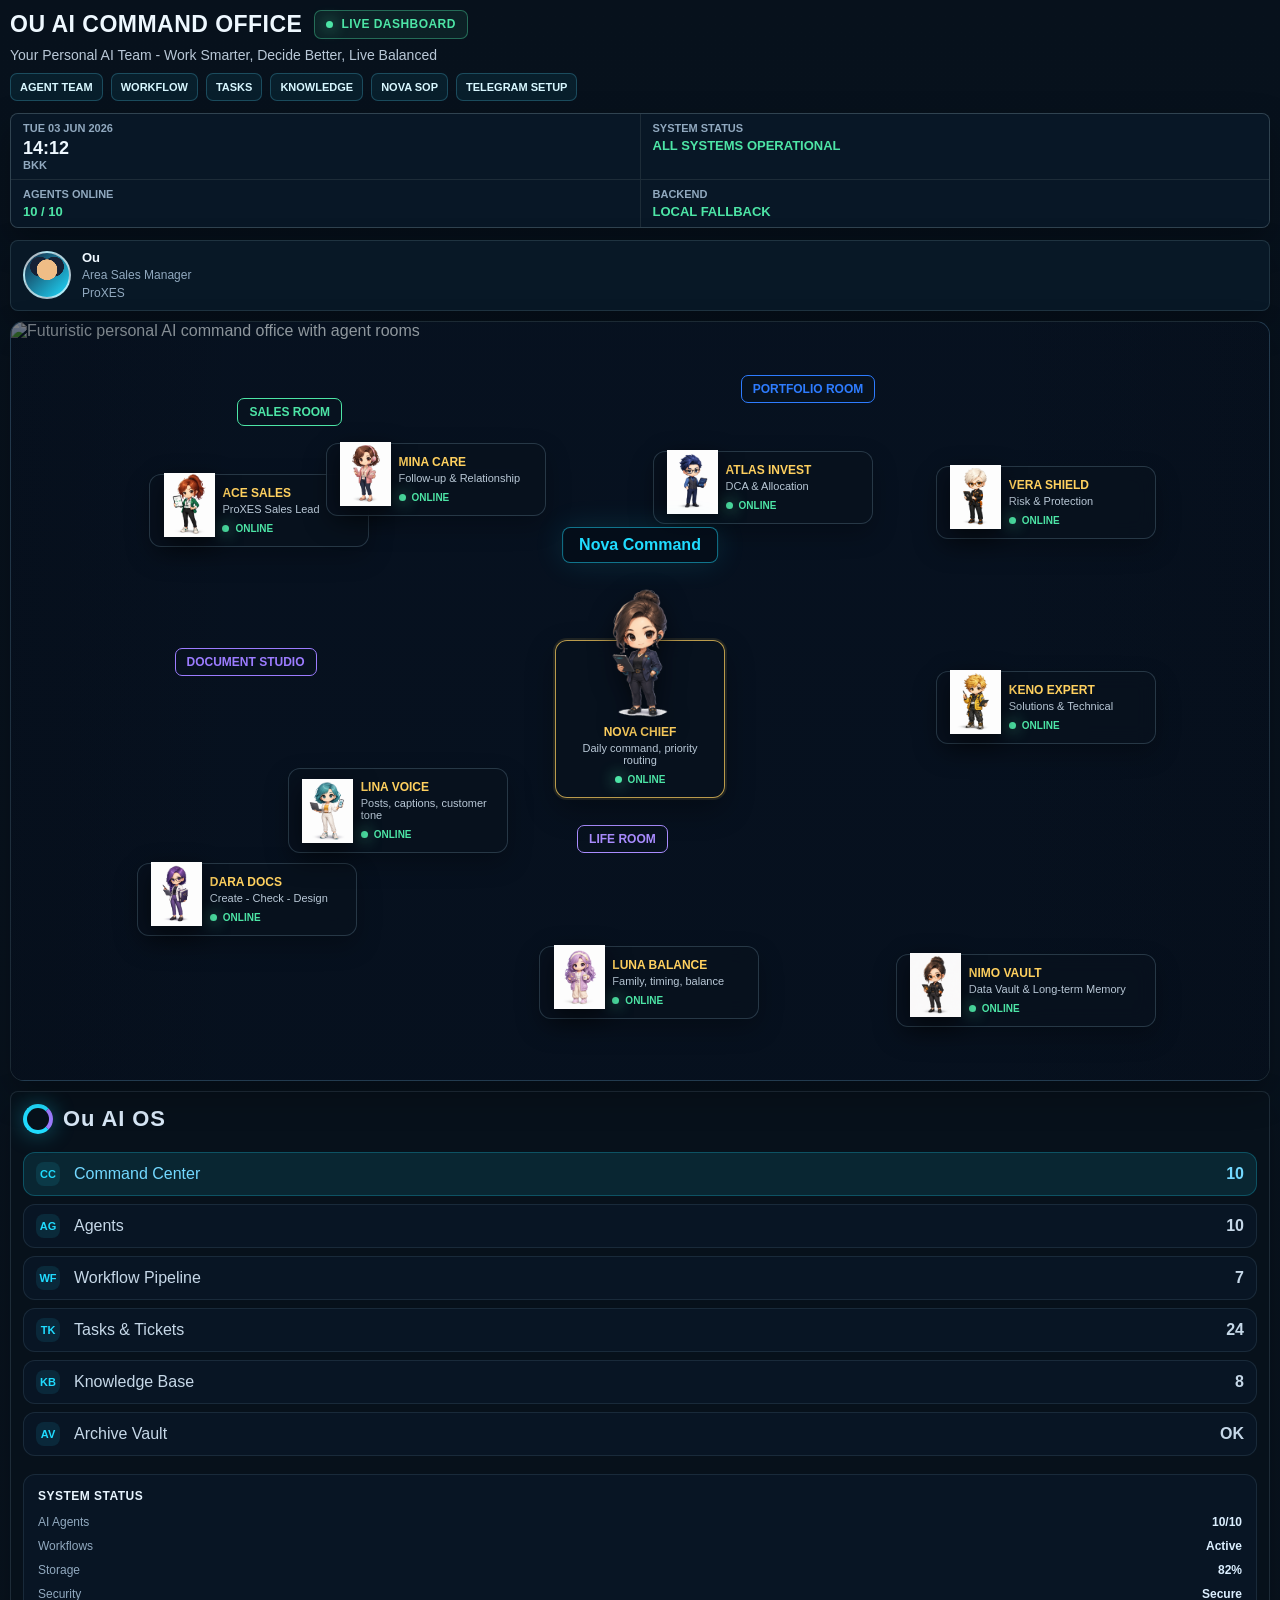
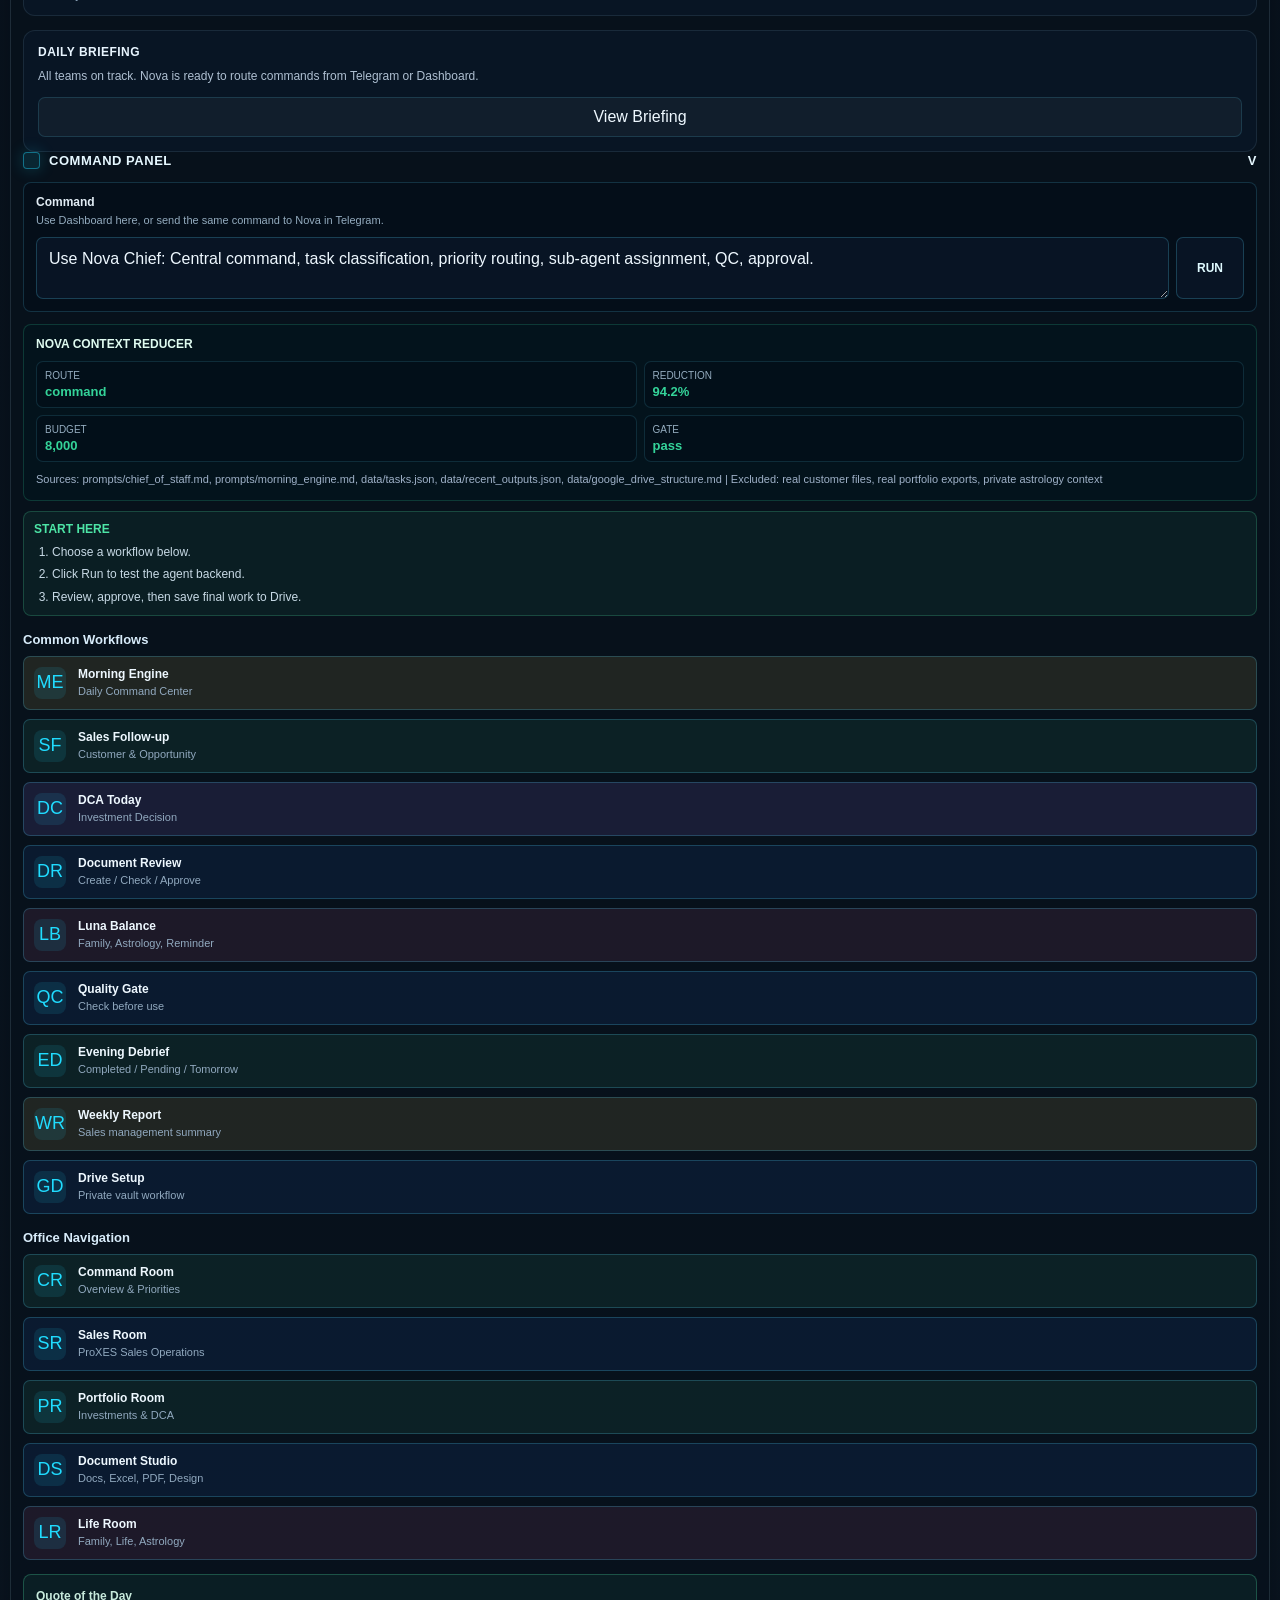
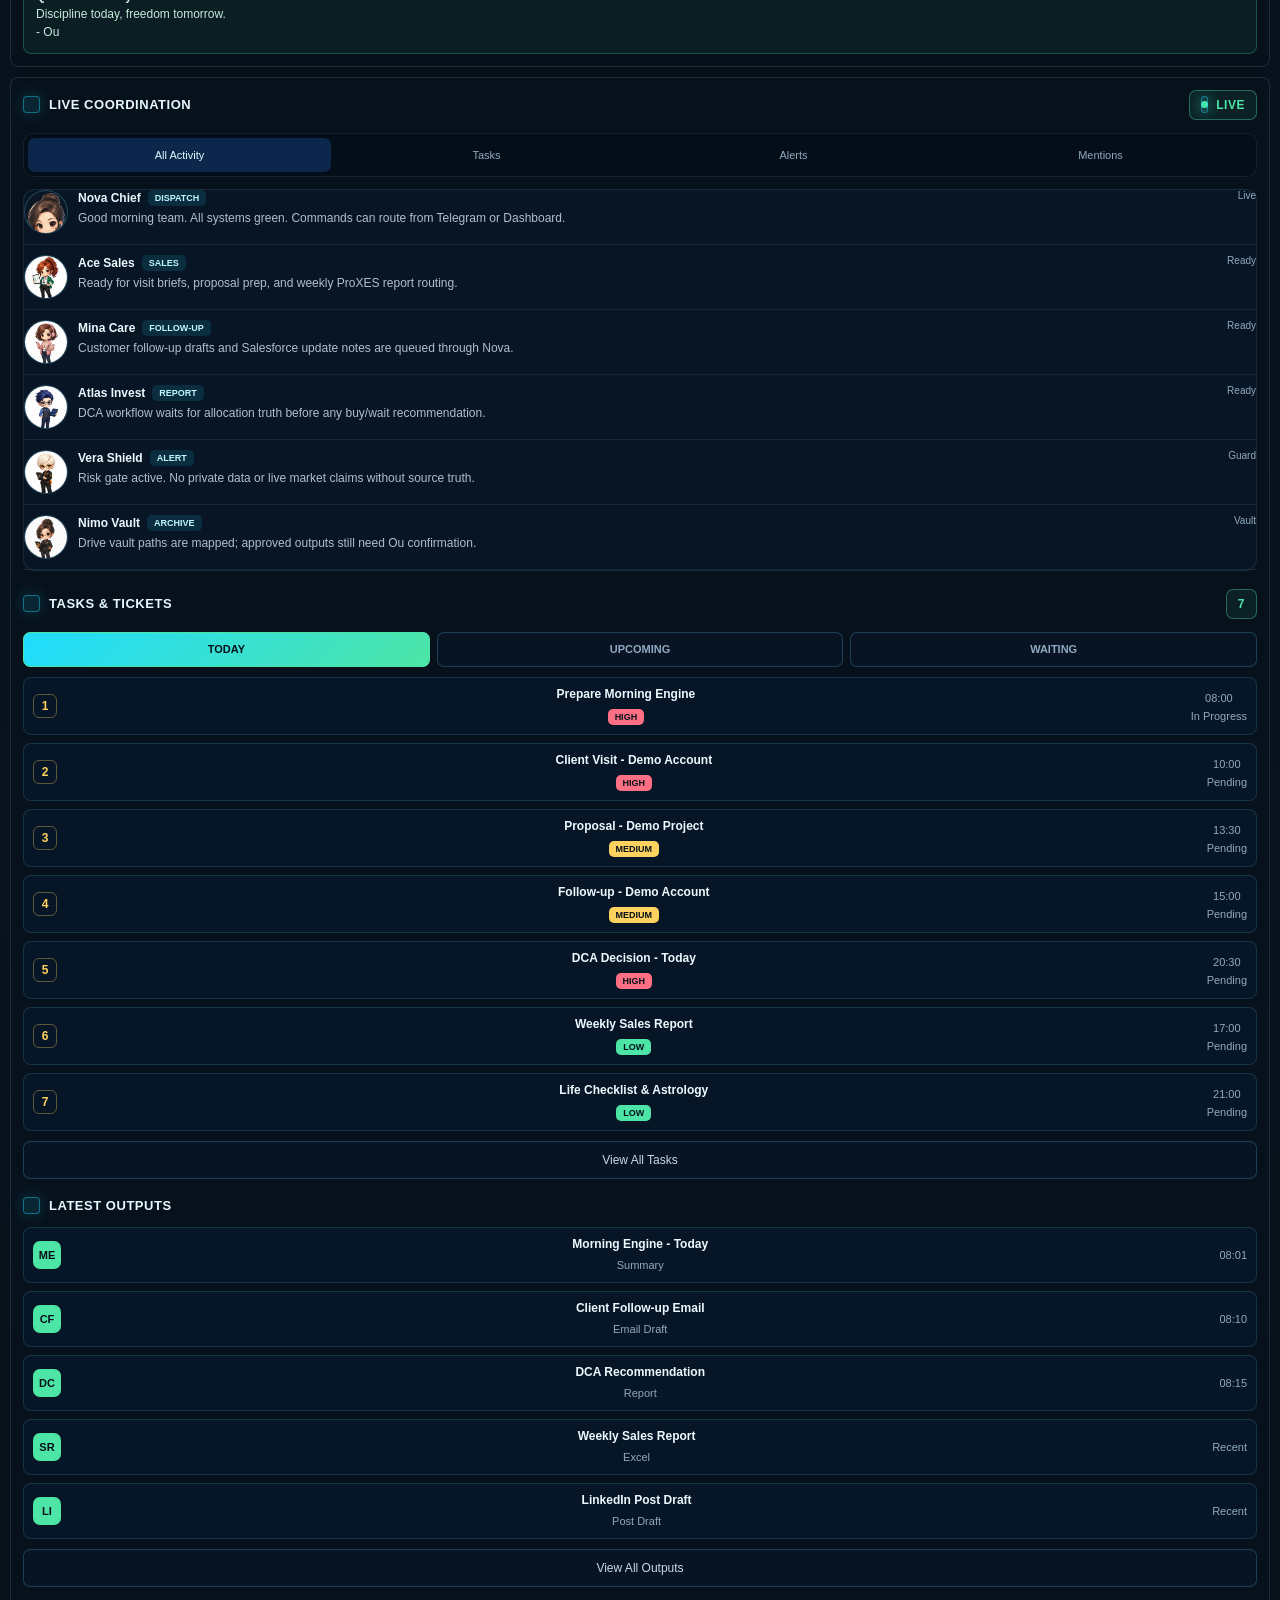
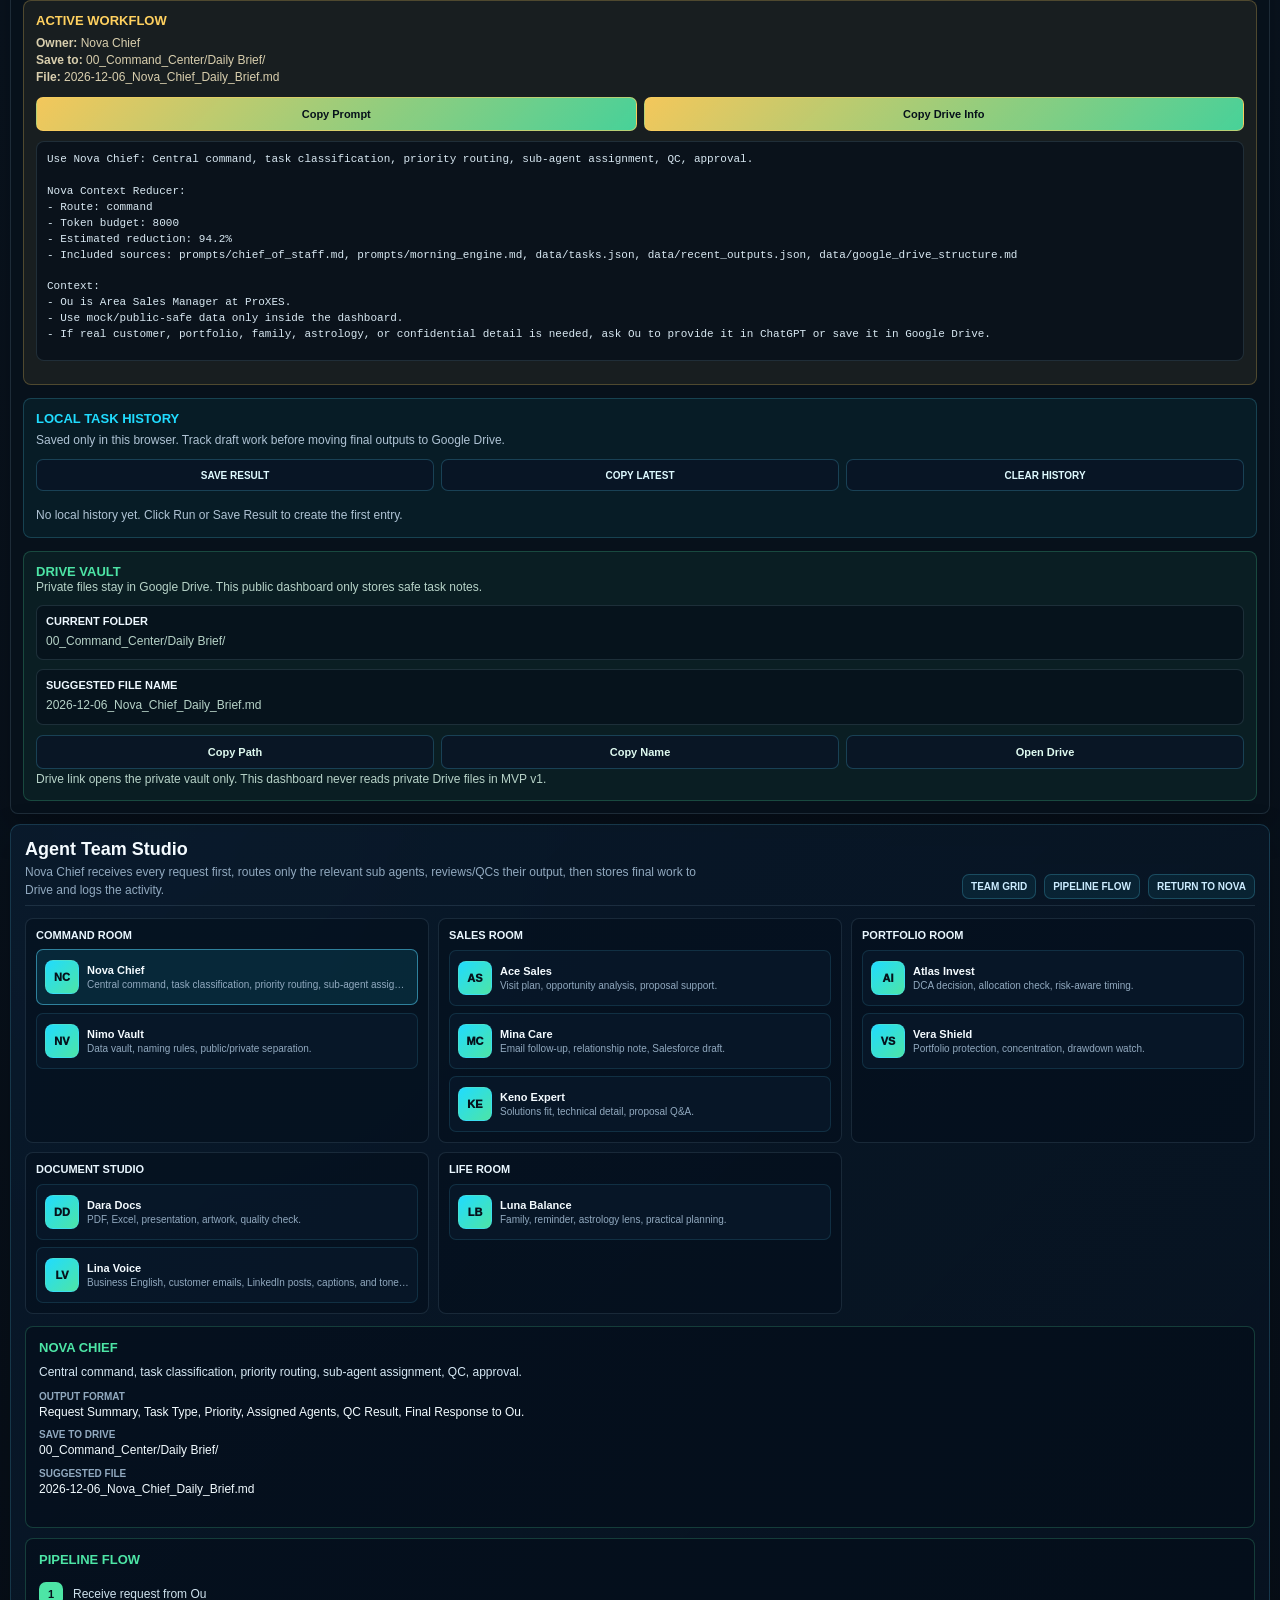
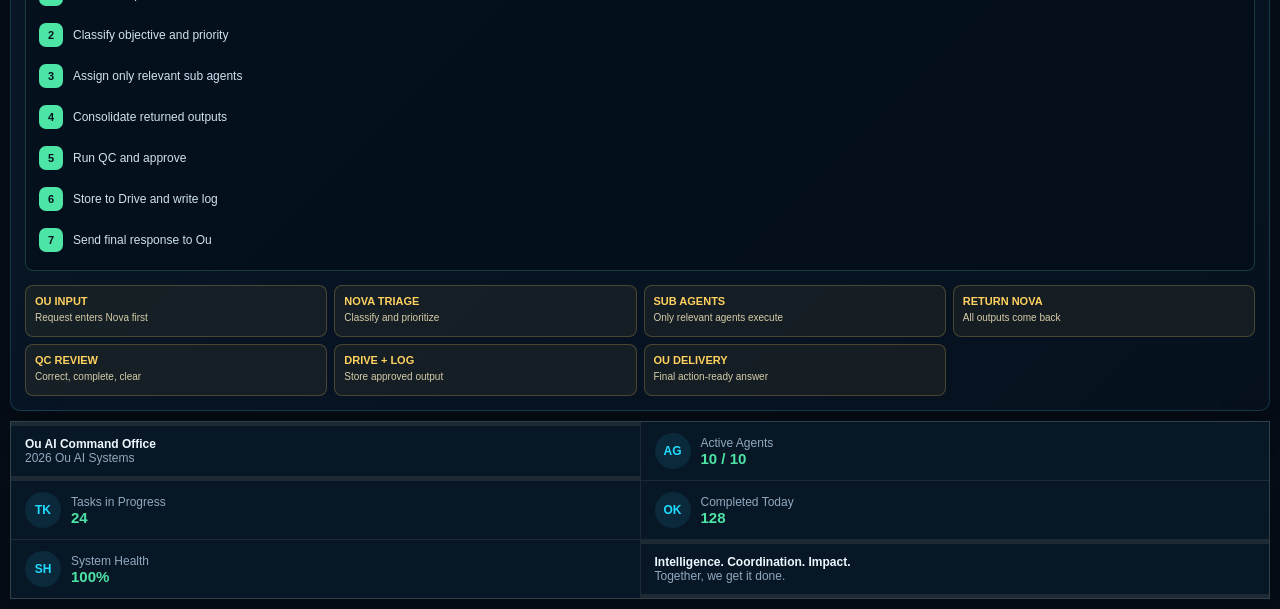
==== index.html @ 63c1070f "Enable backend approval flow" ====
<!doctype html>
<html lang="en">
  <head>
    <meta charset="utf-8" />
    <meta name="viewport" content="width=device-width, initial-scale=1" />
    <title>Ou AI Command Office</title>
    <style>
      :root {
        color-scheme: dark;
        --bg: #050b14;
        --panel: rgba(8, 17, 28, 0.94);
        --panel-2: rgba(10, 24, 38, 0.96);
        --line: rgba(132, 169, 190, 0.18);
        --line-strong: rgba(132, 169, 190, 0.34);
        --text: #eef8ff;
        --muted: #91a9bf;
        --cyan: #20dcff;
        --green: #4de5a6;
        --gold: #ffd15f;
        --purple: #9c7cff;
        --pink: #ff6fb5;
        --red: #ff6f83;
        --blue: #2e7cff;
        --shadow: 0 14px 34px rgba(0, 0, 0, 0.28);
      }

      * { box-sizing: border-box; }

      body {
        margin: 0;
        min-height: 100vh;
        color: var(--text);
        font-family: "Segoe UI", "Noto Sans Thai", Arial, sans-serif;
        background: linear-gradient(180deg, #07111c, #0a1521 58%, #060d16);
      }

      h1, h2, h3, p { margin: 0; }
      button, textarea, select { font: inherit; }

      .page {
        min-height: 100vh;
        padding: 14px;
        display: grid;
        grid-template-rows: auto minmax(0, 1fr) auto;
        gap: 10px;
      }

      .topbar {
        display: grid;
        grid-template-columns: minmax(250px, 1fr) auto 250px;
        gap: 12px;
        align-items: center;
      }

      .brand h1 {
        display: flex;
        align-items: center;
        gap: 12px;
        font-size: clamp(20px, 1.8vw, 30px);
        line-height: 1.05;
        letter-spacing: 0.02em;
        text-transform: uppercase;
      }

      .brand p {
        margin-top: 8px;
        color: #b9c8d7;
        font-size: 14px;
      }

      .page-links {
        display: flex;
        flex-wrap: wrap;
        gap: 8px;
        margin-top: 10px;
      }

      .page-links a {
        padding: 7px 9px;
        border: 1px solid rgba(88, 217, 255, 0.24);
        border-radius: 7px;
        color: #d8f7ff;
        background: rgba(32, 220, 255, 0.07);
        font-size: 11px;
        font-weight: 900;
        text-decoration: none;
        text-transform: uppercase;
      }

      .badge {
        display: inline-flex;
        align-items: center;
        gap: 8px;
        padding: 7px 11px;
        border: 1px solid rgba(77, 229, 166, 0.38);
        border-radius: 7px;
        color: var(--green);
        background: rgba(77, 229, 166, 0.08);
        font-size: 12px;
        font-weight: 800;
        white-space: nowrap;
      }

      .dot {
        width: 7px;
        height: 7px;
        border-radius: 50%;
        background: currentColor;
        box-shadow: 0 0 15px currentColor;
      }

      .status-strip {
        display: grid;
        grid-template-columns: repeat(4, auto);
        gap: 1px;
        overflow: hidden;
        border: 1px solid var(--line);
        border-radius: 8px;
        background: var(--line);
        box-shadow: var(--shadow);
      }

      .status-item {
        min-width: 132px;
        padding: 8px 12px;
        background: rgba(8, 22, 38, 0.96);
      }

      .status-item small {
        display: block;
        color: var(--muted);
        font-size: 11px;
        font-weight: 700;
        text-transform: uppercase;
      }

      .status-item strong {
        display: block;
        margin-top: 4px;
        font-size: 18px;
      }

      .status-item strong.ok {
        color: var(--green);
        font-size: 13px;
        text-transform: uppercase;
      }

      .user-card {
        display: grid;
        grid-template-columns: 48px 1fr;
        gap: 11px;
        align-items: center;
        padding: 9px 12px;
        border: 1px solid var(--line);
        border-radius: 8px;
        background: rgba(9, 25, 39, 0.96);
        box-shadow: var(--shadow);
      }

      .user-avatar {
        width: 48px;
        height: 48px;
        border-radius: 50%;
        border: 2px solid rgba(255,255,255,0.65);
        background:
          radial-gradient(circle at 50% 38%, #efbd86 0 29%, transparent 30%),
          radial-gradient(circle at 34% 31%, #172236 0 23%, transparent 24%),
          radial-gradient(circle at 66% 31%, #172236 0 23%, transparent 24%),
          linear-gradient(135deg, #14243e, #20dcff);
      }

      .user-card strong { display: block; font-size: 13px; }
      .user-card span { color: var(--muted); font-size: 12px; line-height: 1.35; }

      .main {
        min-height: 0;
        display: grid;
        grid-template-columns: 276px minmax(0, 1fr) 292px;
        gap: 10px;
      }

      .panel, .stage-wrap, .footer {
        border: 1px solid var(--line);
        border-radius: 8px;
        background: var(--panel);
        box-shadow: var(--shadow);
      }

      .panel {
        min-height: 0;
        padding: 12px;
        overflow: auto;
      }

      .panel-head {
        display: flex;
        align-items: center;
        justify-content: space-between;
        gap: 10px;
        margin-bottom: 13px;
        color: #e6f8ff;
        font-size: 13px;
        font-weight: 900;
        letter-spacing: 0.04em;
        text-transform: uppercase;
      }

      .panel-head span:first-child {
        display: inline-flex;
        align-items: center;
        gap: 9px;
      }

      .panel-head span:first-child::before {
        content: "";
        width: 15px;
        height: 15px;
        border: 1px solid rgba(32, 220, 255, 0.42);
        border-radius: 4px;
        background: rgba(32, 220, 255, 0.1);
        box-shadow: 0 0 16px rgba(32, 220, 255, 0.22);
      }

      .command-card {
        padding: 12px;
        border: 1px solid rgba(88, 217, 255, 0.18);
        border-radius: 8px;
        background: rgba(4, 13, 25, 0.7);
      }

      .context-card {
        display: grid;
        gap: 10px;
        margin-top: 12px;
        padding: 12px;
        border: 1px solid rgba(52, 211, 153, 0.2);
        border-radius: 8px;
        background: rgba(4, 22, 30, 0.72);
      }

      .context-card h3 {
        margin: 0;
        color: #dffbf0;
        font-size: 12px;
        text-transform: uppercase;
      }

      .context-grid {
        display: grid;
        grid-template-columns: repeat(2, minmax(0, 1fr));
        gap: 7px;
      }

      .context-grid div {
        padding: 8px;
        border: 1px solid rgba(88, 217, 255, 0.14);
        border-radius: 7px;
        background: rgba(3, 11, 22, 0.38);
      }

      .context-grid small {
        display: block;
        color: #94acbf;
        font-size: 10px;
        text-transform: uppercase;
      }

      .context-grid strong {
        display: block;
        margin-top: 3px;
        color: #34d399;
        font-size: 13px;
      }

      .context-sources {
        margin: 0;
        color: #9fb1c8;
        font-size: 11px;
        line-height: 1.45;
      }

      .kb-grid {
        display: grid;
        grid-template-columns: repeat(2, minmax(0, 1fr));
        gap: 10px;
        margin-top: 12px;
      }

      .kb-card {
        display: grid;
        gap: 8px;
        padding: 12px;
        border: 1px solid rgba(88, 217, 255, 0.16);
        border-radius: 14px;
        background:
          radial-gradient(circle at 12% 0%, rgba(32, 220, 255, 0.1), transparent 36%),
          linear-gradient(145deg, rgba(10, 30, 51, 0.82), rgba(4, 14, 27, 0.86));
        box-shadow: 0 14px 30px rgba(0, 0, 0, 0.18);
        transition: transform 160ms ease, border-color 160ms ease;
      }

      .kb-card:hover {
        transform: translateY(-2px);
        border-color: rgba(88, 217, 255, 0.32);
      }

      .kb-card strong {
        color: #e6f6ff;
        font-size: 14px;
      }

      .kb-card p {
        margin: 0;
        color: #a9bbcc;
        font-size: 12px;
        line-height: 1.45;
      }

      .kb-meta {
        display: flex;
        flex-wrap: wrap;
        gap: 6px;
      }

      .kb-meta span {
        padding: 4px 7px;
        border: 1px solid rgba(52, 211, 153, 0.18);
        border-radius: 999px;
        color: #7ee7c0;
        background: rgba(52, 211, 153, 0.08);
        font-size: 10px;
        font-weight: 800;
      }

      .kb-sources {
        margin: 0;
        padding-left: 16px;
        color: #93a9bd;
        font-size: 11px;
        line-height: 1.5;
      }

      @media (max-width: 760px) {
        .kb-grid {
          grid-template-columns: 1fr;
        }
      }

      .helper-text {
        margin-top: -3px;
        margin-bottom: 9px;
        color: #94acbf;
        font-size: 11px;
        line-height: 1.35;
      }

      label {
        display: block;
        margin-bottom: 7px;
        color: #e2edf5;
        font-size: 12px;
        font-weight: 800;
      }

      .command-row {
        display: grid;
        grid-template-columns: 1fr 68px;
        gap: 7px;
      }

      textarea, select, button {
        width: 100%;
        border: 1px solid rgba(88, 217, 255, 0.22);
        border-radius: 7px;
        color: var(--text);
        background: rgba(9, 22, 38, 0.9);
      }

      textarea {
        min-height: 56px;
        padding: 12px;
        resize: vertical;
      }

      button {
        cursor: pointer;
        transition: transform 140ms ease, border-color 140ms ease, box-shadow 140ms ease;
      }

      button:hover {
        border-color: var(--cyan);
        box-shadow: 0 0 0 2px rgba(32, 220, 255, 0.08);
      }

      .send-btn {
        display: grid;
        place-items: center;
        min-height: 56px;
        color: #dffaff;
        font-size: 12px;
        font-weight: 900;
        text-transform: uppercase;
      }

      .section-label {
        display: flex;
        align-items: center;
        gap: 8px;
        margin: 16px 0 9px;
        color: #d8ecfa;
        font-size: 13px;
        font-weight: 900;
      }

      .actions, .rooms {
        display: grid;
        gap: 9px;
      }

      .action, .room {
        display: grid;
        grid-template-columns: 34px 1fr;
        gap: 10px;
        align-items: center;
        min-height: 54px;
        padding: 8px 10px;
        text-align: left;
      }

      .action.gold { background: rgba(255, 209, 95, 0.10); }
      .action.green, .room.green { background: rgba(77, 229, 166, 0.08); }
      .action.purple { background: rgba(156, 124, 255, 0.12); }
      .action.blue, .room.blue { background: rgba(46, 124, 255, 0.09); }
      .action.pink, .room.pink { background: rgba(255, 111, 181, 0.09); }

      .icon {
        display: grid;
        place-items: center;
        width: 32px;
        height: 32px;
        border-radius: 8px;
        color: var(--cyan);
        background: rgba(32, 220, 255, 0.11);
        font-size: 18px;
      }

      .action strong, .room strong {
        display: block;
        font-size: 12px;
      }

      .action small, .room small {
        color: var(--muted);
        font-size: 11px;
      }

      .quote {
        margin-top: 14px;
        padding: 12px;
        border: 1px solid rgba(77, 229, 166, 0.27);
        border-radius: 8px;
        color: #c7eadc;
        background: rgba(77, 229, 166, 0.06);
        font-size: 12px;
        line-height: 1.5;
      }

      .stage-wrap {
        position: relative;
        overflow: hidden;
        min-height: 620px;
      }

      .stage {
        position: absolute;
        inset: 0;
        overflow: hidden;
        background: #071221;
      }

      .office-bg {
        position: absolute;
        inset: 0;
        width: 100%;
        height: 100%;
        object-fit: cover;
        object-position: center;
        filter: saturate(0.86) contrast(0.96) brightness(0.82);
        opacity: 0.62;
      }

      .stage::after {
        content: "";
        position: absolute;
        inset: 0;
        pointer-events: none;
        background:
          linear-gradient(90deg, rgba(5, 11, 20, 0.22), transparent 18%, transparent 78%, rgba(5, 11, 20, 0.24)),
          linear-gradient(180deg, rgba(3, 8, 15, 0.08), rgba(3, 8, 15, 0.16));
      }

      .room-label {
        position: absolute;
        z-index: 2;
        padding: 6px 11px;
        border: 1px solid currentColor;
        border-radius: 7px;
        background: rgba(8, 18, 31, 0.72);
        box-shadow: none;
        font-size: 12px;
        font-weight: 900;
        text-transform: uppercase;
      }

      .room-label.sales { left: 17%; bottom: 24%; color: #a88cff; }
      .room-label.portfolio { left: 7%; top: 19%; color: var(--green); }
      .room-label.document { right: 12%; bottom: 25%; color: var(--gold); }
      .room-label.life { right: 8%; top: 18%; color: var(--pink); }

      .agent-card {
        position: absolute;
        z-index: 3;
        width: 220px;
        min-height: 72px;
        padding: 11px 10px 10px 72px;
        border: 1px solid rgba(132, 169, 190, 0.26);
        border-radius: 8px;
        color: #eaf8ff;
        background: rgba(8, 18, 30, 0.88);
        box-shadow: 0 10px 24px rgba(0,0,0,0.25);
        text-align: left;
      }

      .agent-card.active {
        border-color: rgba(255, 209, 95, 0.72);
        box-shadow: 0 0 0 2px rgba(255, 209, 95, 0.10), 0 12px 30px rgba(0,0,0,0.32);
      }

      .workflow-console {
        position: absolute;
        z-index: 4;
        left: 50%;
        top: 57%;
        width: min(520px, calc(100% - 34px));
        transform: translateX(-50%);
        display: grid;
        grid-template-columns: 1fr 1.05fr;
        gap: 1px;
        overflow: hidden;
        border: 1px solid rgba(88, 217, 255, 0.32);
        border-radius: 9px;
        background: rgba(132, 169, 190, 0.16);
        box-shadow: 0 14px 30px rgba(0,0,0,0.34);
      }

      .workflow-section {
        padding: 12px 14px;
        background: rgba(5, 13, 24, 0.88);
      }

      .workflow-section h2 {
        color: var(--cyan);
        font-size: 14px;
        text-transform: uppercase;
      }

      .workflow-section p {
        margin-top: 6px;
        color: #c6d8e5;
        font-size: 12px;
        line-height: 1.45;
      }

      .workflow-list {
        display: grid;
        gap: 6px;
        margin: 0;
        padding: 0;
        list-style: none;
      }

      .workflow-list li {
        display: grid;
        grid-template-columns: 22px 1fr;
        gap: 8px;
        align-items: center;
        color: #d6e7f1;
        font-size: 12px;
      }

      .workflow-list b {
        display: grid;
        place-items: center;
        width: 22px;
        height: 22px;
        border-radius: 6px;
        color: #06111b;
        background: var(--green);
        font-size: 11px;
      }

      .agent-card strong {
        display: block;
        color: var(--gold);
        font-size: 12px;
        text-transform: uppercase;
      }

      .agent-copy {
        display: block;
      }

      .agent-copy > span {
        display: block;
        margin-top: 3px;
        color: #b9c9d7;
        font-size: 11px;
      }

      .agent-card small {
        display: inline-flex;
        align-items: center;
        gap: 6px;
        margin-top: 8px;
        color: var(--green);
        font-size: 10px;
        font-weight: 900;
        text-transform: uppercase;
      }

      .character {
        position: absolute;
        left: 12px;
        bottom: 9px;
        width: 52px;
        height: 68px;
        filter: drop-shadow(0 8px 12px rgba(0,0,0,0.42));
      }

      .character::before {
        content: "";
        position: absolute;
        left: 8px;
        top: 4px;
        width: 36px;
        height: 34px;
        border-radius: 18px 18px 12px 12px;
        background: var(--hair, #17243a);
      }

      .face {
        position: absolute;
        left: 12px;
        top: 13px;
        width: 28px;
        height: 28px;
        border: 2px solid rgba(255,255,255,0.72);
        border-radius: 50%;
        background: var(--skin, #efbd86);
        z-index: 2;
      }

      .face::before,
      .face::after {
        content: "";
        position: absolute;
        top: 10px;
        width: 4px;
        height: 4px;
        border-radius: 50%;
        background: #071221;
      }

      .face::before { left: 6px; }
      .face::after { right: 6px; }

      .body {
        position: absolute;
        left: 9px;
        bottom: 0;
        width: 34px;
        height: 34px;
        border: 1px solid rgba(88,217,255,0.35);
        border-radius: 10px 10px 5px 5px;
        background:
          linear-gradient(90deg, transparent 45%, rgba(255,255,255,0.48) 46% 53%, transparent 54%),
          linear-gradient(180deg, var(--suit-a, #1d4d80), var(--suit-b, #102b49));
        z-index: 1;
      }

      .headset,
      .glasses,
      .tablet,
      .spark,
      .shield,
      .doc-icon,
      .memory-core {
        position: absolute;
        z-index: 4;
        pointer-events: none;
      }

      .headset {
        left: 8px;
        top: 18px;
        width: 36px;
        height: 20px;
        border: 2px solid var(--cyan);
        border-bottom: 0;
        border-radius: 18px 18px 0 0;
      }

      .headset::after {
        content: "";
        position: absolute;
        right: -4px;
        bottom: -8px;
        width: 12px;
        height: 3px;
        border-radius: 99px;
        background: var(--cyan);
      }

      .glasses {
        left: 14px;
        top: 24px;
        width: 24px;
        height: 8px;
        border-left: 7px solid rgba(7,18,31,0.78);
        border-right: 7px solid rgba(7,18,31,0.78);
      }

      .glasses::before {
        content: "";
        position: absolute;
        left: 7px;
        top: 3px;
        width: 10px;
        height: 2px;
        background: rgba(7,18,31,0.78);
      }

      .tablet {
        right: 0;
        bottom: 13px;
        width: 18px;
        height: 24px;
        border: 1px solid var(--cyan);
        border-radius: 3px;
        background: rgba(32,220,255,0.16);
      }

      .spark {
        right: -1px;
        top: 8px;
        width: 16px;
        height: 16px;
        color: var(--gold);
        background: currentColor;
        clip-path: polygon(50% 0, 61% 38%, 100% 50%, 61% 62%, 50% 100%, 39% 62%, 0 50%, 39% 38%);
      }

      .shield {
        right: 1px;
        bottom: 10px;
        width: 18px;
        height: 22px;
        background: var(--green);
        clip-path: polygon(50% 0, 100% 18%, 86% 78%, 50% 100%, 14% 78%, 0 18%);
      }

      .doc-icon {
        right: 0;
        bottom: 12px;
        width: 18px;
        height: 24px;
        border: 1px solid #fff0b6;
        border-radius: 3px;
        background: rgba(255,209,95,0.16);
      }

      .doc-icon::before {
        content: "";
        position: absolute;
        left: 4px;
        right: 4px;
        top: 7px;
        height: 2px;
        background: #fff0b6;
        box-shadow: 0 5px 0 #fff0b6;
      }

      .memory-core {
        right: 0;
        bottom: 14px;
        width: 20px;
        height: 20px;
        border: 2px solid var(--cyan);
        border-radius: 50%;
        background: radial-gradient(circle, var(--green) 0 24%, rgba(32,220,255,0.18) 25%);
      }

      .robot-char::before { display: none; }
      .robot-char .face {
        left: 8px;
        top: 6px;
        width: 36px;
        height: 32px;
        border-radius: 11px;
        background: #dffbff;
        border-color: rgba(32,220,255,0.8);
      }
      .robot-char .face::before,
      .robot-char .face::after {
        top: 11px;
        background: #061221;
      }
      .robot-char .body {
        background: linear-gradient(180deg, #dffbff, #58d6ee);
        border-color: rgba(32,220,255,0.8);
      }

      .sales-char { --hair: #111827; --suit-a: #1b5b88; --suit-b: #102c49; }
      .follow-char { --hair: #242033; --suit-a: #233f74; --suit-b: #11284f; }
      .portfolio-char { --hair: #171a24; --suit-a: #1b725f; --suit-b: #0e3b36; }
      .risk-char { --hair: #1f2634; --suit-a: #31446c; --suit-b: #182642; }
      .product-char { --hair: #18203b; --suit-a: #304f89; --suit-b: #172b55; }
      .document-char { --hair: #151c25; --suit-a: #7a5b1e; --suit-b: #3d2b13; }
      .life-char { --hair: #21172b; --suit-a: #7c2d73; --suit-b: #3d1644; }

      .asm { left: 15%; bottom: 27%; }
      .follow { left: 6%; bottom: 12%; }
      .portfolio { left: 8%; top: 29%; }
      .risk { left: 27%; top: 29%; }
      .product { left: 27%; bottom: 12%; }
      .document { right: 11%; bottom: 12%; }
      .comm { right: 11%; bottom: 27%; }
      .life { right: 7%; top: 29%; }
      .memory { left: 50%; bottom: 4%; width: 260px; transform: translateX(-50%); }
      .chief {
        left: 50%;
        top: 35%;
        width: 170px;
        transform: translateX(-50%);
        padding: 72px 10px 10px;
        text-align: center;
      }
      .chief .character {
        left: 50%;
        top: -8px;
        bottom: auto;
        transform: translateX(-50%);
      }

      .right-panel {
        display: grid;
        grid-template-rows: auto 1fr auto;
        gap: 12px;
      }

      .active-output {
        margin-top: 13px;
        padding: 12px;
        border: 1px solid rgba(255, 209, 95, 0.24);
        border-radius: 8px;
        background: rgba(255, 209, 95, 0.07);
      }

      .active-output h3 {
        color: var(--gold);
        font-size: 13px;
        text-transform: uppercase;
      }

      .active-output p {
        margin-top: 7px;
        color: #d9cfae;
        font-size: 12px;
        line-height: 1.45;
      }

      .output-actions {
        display: grid;
        grid-template-columns: repeat(2, minmax(0, 1fr));
        gap: 7px;
        margin-top: 10px;
      }

      .output-actions button {
        min-height: 34px;
        color: #06111b;
        border-color: rgba(255, 209, 95, 0.58);
        background: linear-gradient(135deg, rgba(255, 209, 95, 0.95), rgba(77, 229, 166, 0.9));
        font-size: 11px;
        font-weight: 900;
      }

      .guide-card {
        margin-top: 10px;
        padding: 10px;
        border: 1px solid rgba(77, 229, 166, 0.22);
        border-radius: 8px;
        background: rgba(77, 229, 166, 0.06);
      }

      .guide-card strong {
        display: block;
        color: var(--green);
        font-size: 12px;
        text-transform: uppercase;
      }

      .guide-card ol {
        display: grid;
        gap: 6px;
        margin: 8px 0 0;
        padding-left: 18px;
        color: #c7d9e5;
        font-size: 12px;
        line-height: 1.35;
      }

      .prompt-preview {
        margin-top: 10px;
        max-height: 220px;
        overflow: auto;
        white-space: pre-wrap;
        border: 1px solid rgba(132, 169, 190, 0.18);
        border-radius: 8px;
        padding: 10px;
        color: #d8e8f2;
        background: rgba(4, 13, 25, 0.66);
        font-size: 11px;
        line-height: 1.45;
      }

      .history-panel {
        margin-top: 13px;
        padding: 12px;
        border: 1px solid rgba(88, 217, 255, 0.2);
        border-radius: 8px;
        background: rgba(32, 220, 255, 0.05);
      }

      .history-panel h3 {
        color: var(--cyan);
        font-size: 13px;
        text-transform: uppercase;
      }

      .history-panel p {
        margin-top: 6px;
        color: #afc3d4;
        font-size: 12px;
        line-height: 1.45;
      }

      .history-actions {
        display: grid;
        grid-template-columns: repeat(3, minmax(0, 1fr));
        gap: 7px;
        margin-top: 10px;
      }

      .history-actions button,
      .history-status button {
        min-height: 32px;
        color: #dffaff;
        font-size: 10px;
        font-weight: 900;
        text-transform: uppercase;
      }

      .history-list {
        display: grid;
        gap: 8px;
        margin-top: 10px;
      }

      .history-item {
        padding: 9px;
        border: 1px solid rgba(132, 169, 190, 0.17);
        border-radius: 8px;
        background: rgba(4, 13, 25, 0.62);
      }

      .history-item strong {
        display: block;
        color: #eef8ff;
        font-size: 12px;
      }

      .history-item small {
        display: block;
        margin-top: 4px;
        color: var(--muted);
        font-size: 11px;
        line-height: 1.35;
      }

      .history-status {
        display: grid;
        grid-template-columns: repeat(2, minmax(0, 1fr));
        gap: 6px;
        margin-top: 8px;
      }

      .status-chip {
        display: inline-flex;
        width: fit-content;
        margin-top: 7px;
        padding: 3px 7px;
        border-radius: 5px;
        color: #06111b;
        background: var(--gold);
        font-size: 9px;
        font-weight: 900;
        text-transform: uppercase;
      }

      .status-chip.approved { background: var(--green); }
      .status-chip.saved { background: var(--cyan); }
      .status-chip.pending { background: var(--purple); color: #f3efff; }

      .backend-note {
        display: inline-flex;
        width: fit-content;
        margin-top: 8px;
        padding: 4px 7px;
        border: 1px solid rgba(88, 217, 255, 0.24);
        border-radius: 6px;
        color: #bfefff;
        background: rgba(32, 220, 255, 0.08);
        font-size: 10px;
        font-weight: 900;
        text-transform: uppercase;
      }

      .drive-vault {
        margin-top: 13px;
        padding: 12px;
        border: 1px solid rgba(77, 229, 166, 0.22);
        border-radius: 8px;
        background: rgba(77, 229, 166, 0.06);
      }

      .drive-vault h3 {
        color: var(--green);
        font-size: 13px;
        text-transform: uppercase;
      }

      .drive-vault p,
      .drive-vault small {
        color: #b7d3c8;
        font-size: 12px;
        line-height: 1.45;
      }

      .drive-field {
        margin-top: 9px;
        padding: 9px;
        border: 1px solid rgba(132, 169, 190, 0.18);
        border-radius: 7px;
        background: rgba(4, 13, 25, 0.58);
      }

      .drive-field strong {
        display: block;
        margin-bottom: 4px;
        color: #eef8ff;
        font-size: 11px;
        text-transform: uppercase;
      }

      .drive-actions {
        display: grid;
        grid-template-columns: repeat(3, 1fr);
        gap: 7px;
        margin-top: 10px;
      }

      .drive-actions button {
        min-height: 34px;
        color: #dffaf0;
        font-size: 11px;
        font-weight: 800;
      }

      .privacy-note {
        margin-top: 9px;
        color: #91a9bf;
      }

      .team-board {
        display: grid;
        grid-template-columns: minmax(0, 1.15fr) minmax(320px, 0.85fr);
        gap: 12px;
        padding: 14px;
        border: 1px solid rgba(88, 217, 255, 0.18);
        border-radius: 10px;
        background:
          linear-gradient(135deg, rgba(9, 25, 43, 0.9), rgba(7, 18, 31, 0.96)),
          radial-gradient(circle at 12% 0%, rgba(88, 217, 255, 0.13), transparent 30%);
        box-shadow: var(--shadow);
      }

      .team-head {
        grid-column: 1 / -1;
        display: flex;
        justify-content: space-between;
        gap: 16px;
        align-items: end;
        padding-bottom: 6px;
        border-bottom: 1px solid rgba(132, 169, 190, 0.16);
      }

      .team-head h2 {
        color: #f4fbff;
        font-size: 18px;
        letter-spacing: 0;
      }

      .team-head p {
        max-width: 680px;
        margin-top: 4px;
        color: var(--muted);
        font-size: 12px;
        line-height: 1.45;
      }

      .team-meta {
        display: flex;
        gap: 8px;
        flex-wrap: wrap;
        justify-content: flex-end;
      }

      .team-meta span {
        padding: 6px 8px;
        border: 1px solid rgba(88, 217, 255, 0.22);
        border-radius: 7px;
        color: #ccecff;
        background: rgba(32, 220, 255, 0.07);
        font-size: 10px;
        font-weight: 900;
        text-transform: uppercase;
      }

      .team-grid {
        display: grid;
        grid-template-columns: repeat(5, minmax(0, 1fr));
        gap: 9px;
        align-content: start;
      }

      .team-room {
        min-width: 0;
        padding: 10px;
        border: 1px solid rgba(132, 169, 190, 0.16);
        border-radius: 8px;
        background: rgba(4, 13, 25, 0.48);
      }

      .team-room h3 {
        margin-bottom: 9px;
        color: #eaf7ff;
        font-size: 11px;
        text-transform: uppercase;
      }

      .team-list {
        display: grid;
        gap: 7px;
      }

      .team-agent {
        display: grid;
        grid-template-columns: 34px minmax(0, 1fr);
        gap: 8px;
        align-items: center;
        min-height: 56px;
        padding: 8px;
        text-align: left;
        border-color: rgba(88, 217, 255, 0.13);
        background: rgba(9, 25, 43, 0.72);
      }

      .team-agent:hover,
      .team-agent.active {
        border-color: rgba(88, 217, 255, 0.5);
        background: rgba(32, 220, 255, 0.11);
        transform: translateY(-1px);
      }

      .team-avatar {
        display: grid;
        place-items: center;
        width: 34px;
        height: 34px;
        border: 1px solid rgba(88, 217, 255, 0.32);
        border-radius: 8px;
        color: #06111b;
        background: linear-gradient(135deg, var(--cyan), var(--green));
        font-size: 11px;
        font-weight: 950;
      }

      .team-agent strong {
        display: block;
        overflow: hidden;
        color: #f4fbff;
        font-size: 11px;
        text-overflow: ellipsis;
        white-space: nowrap;
      }

      .team-agent small {
        display: block;
        margin-top: 3px;
        overflow: hidden;
        color: var(--muted);
        font-size: 10px;
        text-overflow: ellipsis;
        white-space: nowrap;
      }

      .team-detail {
        display: grid;
        gap: 10px;
        align-content: start;
      }

      .orchestration-flow {
        grid-column: 1 / -1;
        display: grid;
        grid-template-columns: repeat(7, minmax(0, 1fr));
        gap: 7px;
        padding-top: 2px;
      }

      .flow-node {
        min-height: 52px;
        padding: 9px;
        border: 1px solid rgba(255, 209, 95, 0.22);
        border-radius: 8px;
        background: rgba(255, 209, 95, 0.06);
      }

      .flow-node strong {
        display: block;
        color: var(--gold);
        font-size: 11px;
        text-transform: uppercase;
      }

      .flow-node small {
        display: block;
        margin-top: 4px;
        color: #d6cda9;
        font-size: 10px;
        line-height: 1.3;
      }

      .detail-card,
      .pipeline-card {
        padding: 13px;
        border: 1px solid rgba(77, 229, 166, 0.22);
        border-radius: 8px;
        background: rgba(4, 13, 25, 0.58);
      }

      .detail-card h3,
      .pipeline-card h3 {
        color: var(--green);
        font-size: 13px;
        text-transform: uppercase;
      }

      .detail-card p {
        margin-top: 8px;
        color: #d6e8f4;
        font-size: 12px;
        line-height: 1.5;
      }

      .detail-card dl {
        display: grid;
        gap: 8px;
        margin-top: 10px;
      }

      .detail-card dt {
        color: var(--muted);
        font-size: 10px;
        font-weight: 900;
        text-transform: uppercase;
      }

      .detail-card dd {
        margin: 2px 0 0;
        color: #f2fbff;
        font-size: 12px;
        line-height: 1.45;
      }

      .pipeline-list {
        display: grid;
        gap: 7px;
        margin-top: 10px;
      }

      .pipeline-step {
        display: grid;
        grid-template-columns: 26px minmax(0, 1fr);
        gap: 8px;
        align-items: center;
        min-height: 34px;
      }

      .pipeline-step b {
        display: grid;
        place-items: center;
        width: 24px;
        height: 24px;
        border-radius: 7px;
        color: #05111b;
        background: var(--green);
        font-size: 11px;
      }

      .pipeline-step span {
        color: #cfe2ee;
        font-size: 12px;
        line-height: 1.35;
      }

      .tabs {
        display: grid;
        grid-template-columns: repeat(3, 1fr);
        gap: 7px;
        margin-bottom: 10px;
      }

      .tabs button {
        min-height: 35px;
        color: var(--muted);
        font-size: 11px;
        font-weight: 800;
        text-transform: uppercase;
      }

      .tabs .active {
        color: #05111b;
        border-color: var(--green);
        background: linear-gradient(135deg, var(--cyan), var(--green));
      }

      .task, .recent {
        display: grid;
        grid-template-columns: 28px 1fr auto;
        gap: 10px;
        align-items: center;
        margin-top: 8px;
        min-height: 54px;
        padding: 9px;
        border: 1px solid rgba(88, 217, 255, 0.15);
        border-radius: 8px;
        background: rgba(9, 25, 43, 0.72);
      }

      .num {
        display: grid;
        place-items: center;
        width: 24px;
        height: 24px;
        border-radius: 6px;
        color: var(--gold);
        border: 1px solid rgba(255, 209, 95, 0.35);
        font-size: 12px;
        font-weight: 900;
      }

      .task strong, .recent strong {
        display: block;
        margin-bottom: 4px;
        font-size: 12px;
      }

      .task small, .recent small {
        color: var(--muted);
        font-size: 11px;
      }

      .pill {
        display: inline-block;
        margin-top: 4px;
        padding: 3px 7px;
        border-radius: 5px;
        color: #05111b;
        background: var(--gold);
        font-size: 9px;
        font-weight: 900;
        text-transform: uppercase;
      }

      .pill.high { background: var(--red); }
      .pill.low { background: var(--green); }

      .recent-icon {
        display: grid;
        place-items: center;
        width: 28px;
        height: 28px;
        border-radius: 7px;
        color: #06111b;
        background: var(--green);
        font-size: 11px;
        font-weight: 900;
      }

      .view-all {
        margin-top: 10px;
        min-height: 38px;
        color: #c9d9e6;
        font-size: 12px;
      }

      .footer {
        display: grid;
        grid-template-columns: repeat(4, 1fr);
        gap: 1px;
        overflow: hidden;
        background: var(--line);
      }

      .footer div {
        min-height: 42px;
        padding: 11px 14px;
        background: rgba(8, 22, 38, 0.96);
        color: var(--muted);
        font-size: 12px;
      }

      .footer strong { color: var(--text); }

      @media (max-width: 1380px) {
        .page { padding: 10px; }
        .topbar { grid-template-columns: 1fr; }
        .status-strip { grid-template-columns: repeat(2, minmax(0, 1fr)); }
        .main { grid-template-columns: 1fr; }
        .stage-wrap { order: 1; min-height: min(720px, 72vw); }
        .panel.left { order: 2; }
        .panel.right { order: 3; }
        .team-board { grid-template-columns: 1fr; }
        .team-grid { grid-template-columns: repeat(3, minmax(0, 1fr)); }
        .orchestration-flow { grid-template-columns: repeat(4, minmax(0, 1fr)); }
      }

      @media (max-width: 760px) {
        .page {
          padding: 8px;
          gap: 8px;
        }

        .brand h1 {
          align-items: flex-start;
          flex-direction: column;
          font-size: 20px;
        }

        .brand p,
        .status-item small,
        .task small,
        .recent small {
          font-size: 11px;
        }

        .status-strip,
        .footer,
        .team-grid,
        .orchestration-flow {
          grid-template-columns: 1fr;
        }

        .team-board {
          padding: 10px;
          gap: 10px;
        }

        .team-head {
          align-items: flex-start;
          flex-direction: column;
        }

        .team-meta {
          justify-content: flex-start;
        }

        .panel {
          padding: 10px;
        }

        .stage-wrap {
          min-height: 0;
          overflow: visible;
        }

        .stage {
          position: relative;
          inset: auto;
          display: grid;
          grid-template-columns: 1fr;
          gap: 8px;
          padding: 106px 10px 10px;
          overflow: visible;
          background: rgba(7, 18, 31, 0.94);
        }

        .office-bg {
          height: 96px;
          object-position: center 30%;
          opacity: 0.42;
        }

        .stage::after {
          height: 96px;
          bottom: auto;
        }

        .room-label {
          display: none;
        }

        .footer { grid-template-columns: 1fr; }

        .agent-card {
          position: relative;
          left: auto;
          right: auto;
          top: auto;
          bottom: auto;
          width: 100%;
          min-height: 66px;
          padding: 10px 10px 10px 66px;
          transform: none;
        }

        .agent-card:hover,
        .chief:hover {
          transform: none;
        }

        .agent-copy > span {
          display: block;
        }

        .character {
          left: 8px;
          bottom: 6px;
          transform: scale(0.84);
          transform-origin: left bottom;
        }

        .chief,
        .memory,
        .comm {
          width: 100%;
          transform: none;
        }

        .chief .character {
          left: 8px;
          top: auto;
          bottom: 6px;
          transform: scale(0.84);
        }

        .workflow-console {
          position: relative;
          left: auto;
          bottom: auto;
          width: 100%;
          transform: none;
          grid-template-columns: 1fr;
          margin-top: 2px;
        }

        .task,
        .recent,
        .output-actions,
        .drive-actions,
        .history-actions,
        .history-status {
          grid-template-columns: 28px 1fr;
        }

        .output-actions,
        .drive-actions,
        .history-actions,
        .history-status {
          grid-template-columns: 1fr;
        }

        .task > div:last-child,
      .recent > small {
          grid-column: 2;
        }
      }

      .os-logo {
        display: inline-flex;
        align-items: center;
        gap: 10px;
        margin-bottom: 18px;
        color: #d8e8f7;
        font-size: 22px;
        font-weight: 900;
        letter-spacing: 0.04em;
      }

      .os-logo span:first-child {
        width: 30px;
        height: 30px;
        border: 4px solid var(--cyan);
        border-right-color: var(--purple);
        border-radius: 50%;
        box-shadow: 0 0 22px rgba(32, 220, 255, 0.35);
      }

      .os-nav {
        display: grid;
        gap: 8px;
        margin-bottom: 18px;
      }

      .os-nav button,
      .system-card,
      .brief-card,
      .coordination-card {
        border: 1px solid rgba(132, 169, 190, 0.14);
        border-radius: 12px;
        background: rgba(10, 24, 42, 0.68);
      }

      .os-nav button {
        display: grid;
        grid-template-columns: 28px 1fr auto;
        gap: 10px;
        align-items: center;
        min-height: 44px;
        padding: 9px 12px;
        color: #c6d8e8;
        text-align: left;
      }

      .os-nav button.active {
        color: #73d8ff;
        border-color: rgba(32, 220, 255, 0.24);
        background: rgba(32, 220, 255, 0.10);
      }

      .os-nav i {
        display: grid;
        place-items: center;
        width: 24px;
        height: 24px;
        border-radius: 8px;
        color: var(--cyan);
        background: rgba(32, 220, 255, 0.10);
        font-style: normal;
        font-size: 11px;
        font-weight: 900;
      }

      .system-card,
      .brief-card {
        margin-top: 14px;
        padding: 14px;
      }

      .system-card h3,
      .brief-card h3,
      .coordination-card h3 {
        color: #e8f5ff;
        font-size: 12px;
        letter-spacing: 0.04em;
        text-transform: uppercase;
      }

      .system-list {
        display: grid;
        gap: 10px;
        margin-top: 12px;
      }

      .system-list div {
        display: flex;
        justify-content: space-between;
        color: var(--muted);
        font-size: 12px;
      }

      .system-list b {
        color: #dcefff;
      }

      .brief-card p {
        margin: 9px 0 12px;
        color: #aebfd1;
        font-size: 12px;
        line-height: 1.45;
      }

      .brief-card button {
        min-height: 40px;
        border-color: rgba(88, 217, 255, 0.15);
        background: rgba(255, 255, 255, 0.04);
      }

      .agent-mini {
        position: absolute;
        left: 12px;
        bottom: 9px;
        width: 54px;
        height: 64px;
        object-fit: contain;
        filter: drop-shadow(0 9px 12px rgba(0, 0, 0, 0.55));
      }

      .chief .agent-mini {
        left: 50%;
        top: -54px;
        bottom: auto;
        width: 108px;
        height: 132px;
        transform: translateX(-50%);
      }

      .agent-card .character {
        display: none;
      }

      .stage-wrap {
        border-radius: 14px;
        background:
          linear-gradient(180deg, rgba(16, 39, 62, 0.78), rgba(5, 12, 22, 0.96)),
          #06111f;
      }

      .office-bg {
        filter: saturate(1.02) contrast(1.02) brightness(0.78);
        opacity: 0.82;
      }

      .stage::before {
        content: "Nova Command";
        position: absolute;
        z-index: 4;
        left: 50%;
        top: 27%;
        transform: translateX(-50%);
        padding: 8px 16px;
        border: 1px solid rgba(32, 220, 255, 0.5);
        border-radius: 8px;
        color: var(--cyan);
        background: rgba(4, 13, 25, 0.78);
        box-shadow: 0 0 30px rgba(32, 220, 255, 0.12);
        font-size: 16px;
        font-weight: 900;
      }

      .agent-card {
        border-radius: 12px;
        backdrop-filter: blur(10px);
      }

      .chief {
        top: 42%;
        padding-top: 84px;
      }

      .asm { left: 11%; top: 20%; bottom: auto; }
      .follow { left: 25%; top: 16%; bottom: auto; }
      .portfolio { left: 51%; top: 17%; }
      .risk { left: auto; right: 9%; top: 19%; }
      .product { left: auto; right: 9%; top: 46%; bottom: auto; }
      .document { left: 10%; bottom: 19%; right: auto; }
      .comm { left: 22%; bottom: 30%; right: auto; }
      .life { left: 42%; bottom: 8%; top: auto; right: auto; }
      .memory { left: auto; right: 9%; bottom: 7%; transform: none; }

      .room-label.sales { left: 18%; top: 10%; bottom: auto; color: var(--green); }
      .room-label.portfolio { left: 58%; top: 7%; color: var(--blue); }
      .room-label.document { left: 13%; top: 43%; right: auto; bottom: auto; color: var(--purple); }
      .room-label.life { left: 45%; bottom: 30%; right: auto; top: auto; color: #a98cff; }

      .workflow-console {
        display: none;
      }

      .coord-tabs {
        display: grid;
        grid-template-columns: repeat(4, minmax(0, 1fr));
        gap: 4px;
        margin: 10px 0 12px;
        padding: 4px;
        border: 1px solid rgba(132, 169, 190, 0.12);
        border-radius: 10px;
        background: rgba(5, 13, 24, 0.58);
      }

      .coord-tabs button {
        min-height: 34px;
        border: 0;
        color: var(--muted);
        background: transparent;
        font-size: 11px;
      }

      .coord-tabs button.active {
        color: #dffaff;
        background: rgba(46, 124, 255, 0.22);
      }

      .live-feed {
        display: grid;
        gap: 10px;
      }

      .feed-item {
        display: grid;
        grid-template-columns: 44px 1fr auto;
        gap: 10px;
        align-items: start;
        padding-bottom: 10px;
        border-bottom: 1px solid rgba(132, 169, 190, 0.12);
      }

      .feed-item img {
        width: 44px;
        height: 44px;
        object-fit: cover;
        object-position: top;
        border: 1px solid rgba(88, 217, 255, 0.26);
        border-radius: 50%;
        background: #0b1624;
      }

      .feed-item strong {
        display: flex;
        align-items: center;
        gap: 7px;
        color: #eef8ff;
        font-size: 12px;
      }

      .feed-item p {
        margin-top: 4px;
        color: #aebfd1;
        font-size: 12px;
        line-height: 1.35;
      }

      .feed-tag {
        padding: 3px 7px;
        border-radius: 5px;
        color: #bdf7ff;
        background: rgba(32, 220, 255, 0.12);
        font-size: 9px;
        font-weight: 900;
      }

      .feed-time {
        color: var(--muted);
        font-size: 10px;
        white-space: nowrap;
      }

      .footer {
        grid-template-columns: 1fr repeat(4, minmax(130px, auto)) 1.2fr;
        align-items: center;
        border-radius: 0;
      }

      .footer-metric {
        display: grid;
        grid-template-columns: 36px 1fr;
        gap: 10px;
        align-items: center;
      }

      .footer-metric i {
        display: grid;
        place-items: center;
        width: 36px;
        height: 36px;
        border-radius: 50%;
        color: var(--cyan);
        background: rgba(32, 220, 255, 0.09);
        font-style: normal;
        font-weight: 900;
      }

      .footer-metric b {
        display: block;
        color: var(--green);
        font-size: 15px;
      }

      .reference-dashboard {
        display: none;
      }

      @media (min-width: 1381px) {
        body {
          height: 100vh;
          overflow: hidden;
          background: #020711;
        }

        .page {
          height: 100vh;
          min-height: 0;
          padding: 0;
          display: block;
          background: #020711;
        }

        .topbar,
        .main,
        .team-board,
        .footer {
          display: none;
        }

        .reference-dashboard {
          position: fixed;
          inset: 0;
          display: grid;
          place-items: center;
          overflow: hidden;
          background: #020711;
        }

        .reference-frame {
          position: relative;
          width: min(100vw, calc(100vh * 1.75));
          aspect-ratio: 1792 / 1024;
        }

        .reference-frame img {
          display: block;
          width: 100%;
          height: 100%;
          object-fit: contain;
          object-position: center;
          filter: saturate(1.02) contrast(1.01);
        }

        .hotspot {
          position: absolute;
          z-index: 2;
          display: block;
          padding: 0;
          border: 0;
          border-radius: 12px;
          color: transparent;
          background: transparent;
          text-decoration: none;
        }

        .hotspot:hover {
          background: rgba(32, 220, 255, 0.06);
          box-shadow: inset 0 0 0 1px rgba(32, 220, 255, 0.18);
        }

        .hotspot:focus-visible {
          outline: 2px solid rgba(32, 220, 255, 0.85);
          outline-offset: 2px;
        }

        .hotspot.command-center { left: 0.7%; top: 7.7%; width: 10.7%; height: 4.3%; }
        .hotspot.agents { left: 0.7%; top: 12.6%; width: 10.7%; height: 4.1%; }
        .hotspot.workflow { left: 0.7%; top: 17.2%; width: 10.7%; height: 4.1%; }
        .hotspot.tasks { left: 0.7%; top: 21.8%; width: 10.7%; height: 4.1%; }
        .hotspot.knowledge { left: 0.7%; top: 26.5%; width: 10.7%; height: 4.1%; }
        .hotspot.insights { left: 0.7%; top: 31.2%; width: 10.7%; height: 4.1%; }
        .hotspot.archive { left: 0.7%; top: 35.9%; width: 10.7%; height: 4.1%; }
        .hotspot.communications { left: 0.7%; top: 40.6%; width: 10.7%; height: 4.1%; }
        .hotspot.calendar { left: 0.7%; top: 45.3%; width: 10.7%; height: 4.1%; }
        .hotspot.settings { left: 0.7%; top: 50%; width: 10.7%; height: 4.1%; }
        .hotspot.briefing { left: 1.4%; top: 83.1%; width: 9.2%; height: 4.8%; }
        .hotspot.team { left: 12.4%; top: 0; width: 66.5%; height: 100%; }
        .hotspot.command { left: 37.5%; top: 28%; width: 15%; height: 25%; }
        .hotspot.live-all { left: 81%; top: 6.2%; width: 7%; height: 4%; }
        .hotspot.live-tasks { left: 88%; top: 6.2%; width: 5.4%; height: 4%; }
        .hotspot.live-alerts { left: 93.5%; top: 6.2%; width: 4.7%; height: 4%; }
        .hotspot.telegram { left: 81%; top: 84%; width: 15%; height: 7%; }
        .hotspot.pipeline { left: 81%; top: 86.2%; width: 18%; height: 8.2%; }

        .action-toast {
          position: absolute;
          z-index: 5;
          right: 2.2%;
          bottom: 2.4%;
          width: min(360px, 34%);
          padding: 13px 15px;
          border: 1px solid rgba(32, 220, 255, 0.35);
          border-radius: 14px;
          color: #dffaff;
          background: rgba(3, 12, 24, 0.86);
          box-shadow: 0 18px 42px rgba(0, 0, 0, 0.36);
          opacity: 0;
          transform: translateY(12px);
          transition: opacity 160ms ease, transform 160ms ease;
          pointer-events: none;
        }

        .action-toast.show {
          opacity: 1;
          transform: translateY(0);
        }

        .action-toast strong {
          display: block;
          color: var(--cyan);
          font-size: 13px;
          text-transform: uppercase;
        }

        .action-toast span {
          display: block;
          margin-top: 5px;
          color: #b9c9d7;
          font-size: 12px;
          line-height: 1.4;
        }

        .os-shell {
          width: 100vw;
          height: 100vh;
          display: grid;
          grid-template-columns: 204px minmax(0, 1fr) 330px;
          grid-template-rows: 70px minmax(0, 1fr) 64px;
          background: #041020;
          border: 1px solid rgba(132, 169, 190, 0.18);
        }

        .os-top {
          grid-column: 2 / 3;
          display: flex;
          align-items: center;
          justify-content: space-between;
          padding: 0 24px;
          border-bottom: 1px solid rgba(132, 169, 190, 0.16);
          background: rgba(4, 12, 24, 0.92);
        }

        .os-top h1 {
          color: #f2f8ff;
          font-size: 25px;
          letter-spacing: 0;
        }

        .os-top small,
        .os-top span {
          color: var(--muted);
          font-size: 13px;
        }

        .os-top-status {
          display: flex;
          align-items: center;
          gap: 16px;
        }

        .os-pill {
          padding: 9px 14px;
          border: 1px solid rgba(77, 229, 166, 0.28);
          border-radius: 10px;
          color: #dffaf0;
          background: rgba(77, 229, 166, 0.08);
          font-size: 12px;
          font-weight: 800;
        }

        .os-left {
          grid-row: 1 / 4;
          display: grid;
          grid-template-rows: auto minmax(0, 1fr) auto;
          gap: 18px;
          padding: 22px 14px;
          border-right: 1px solid rgba(132, 169, 190, 0.16);
          background:
            linear-gradient(180deg, rgba(5, 18, 36, 0.98), rgba(2, 8, 18, 0.98)),
            rgba(3, 10, 22, 0.96);
          box-shadow: inset -1px 0 0 rgba(32, 220, 255, 0.04);
        }

        .os-brand {
          display: flex;
          align-items: center;
          gap: 10px;
          color: #dcecff;
          font-size: 28px;
          font-weight: 900;
        }

        .os-mark {
          width: 30px;
          height: 30px;
          border: 5px solid var(--cyan);
          border-right-color: var(--purple);
          border-radius: 50%;
        }

        .os-menu {
          display: grid;
          gap: 9px;
          align-content: start;
        }

        .os-menu button,
        .os-menu a {
          display: grid;
          grid-template-columns: 26px 1fr auto;
          gap: 10px;
          align-items: center;
          min-height: 43px;
          padding: 9px 12px;
          border: 1px solid rgba(132, 169, 190, 0.08);
          border-radius: 13px;
          color: #b9c9d7;
          background: rgba(255, 255, 255, 0.025);
          font-size: 13px;
          text-align: left;
          text-decoration: none;
          transition: transform 160ms ease, background 160ms ease, border-color 160ms ease;
        }

        .os-menu button:hover,
        .os-menu a:hover,
        .os-menu .active {
          border-color: rgba(32, 220, 255, 0.18);
          color: #75d8ff;
          background:
            linear-gradient(90deg, rgba(32, 220, 255, 0.14), rgba(96, 165, 250, 0.06)),
            rgba(32, 220, 255, 0.08);
          transform: translateX(2px);
        }

        .os-menu i {
          display: grid;
          place-items: center;
          width: 24px;
          height: 24px;
          border-radius: 8px;
          color: var(--cyan);
          background: rgba(32, 220, 255, 0.09);
          font-style: normal;
          font-size: 10px;
          font-weight: 900;
        }

        .os-left-card {
          padding: 14px;
          border: 1px solid rgba(132, 169, 190, 0.12);
          border-radius: 16px;
          background:
            radial-gradient(circle at 12% 0%, rgba(52, 211, 153, 0.12), transparent 40%),
            rgba(9, 25, 43, 0.58);
          box-shadow: 0 14px 34px rgba(0, 0, 0, 0.22);
        }

        .os-left-card h3 {
          color: #cfe6f8;
          font-size: 12px;
          text-transform: uppercase;
        }

        .os-left-card p,
        .os-left-card div {
          margin-top: 9px;
          color: #aebfd1;
          font-size: 12px;
          line-height: 1.45;
        }

        .office-core {
          grid-column: 2;
          grid-row: 2;
          position: relative;
          overflow: hidden;
          background:
            linear-gradient(180deg, rgba(255, 255, 255, 0.04) 0 1px, transparent 1px 100%),
            radial-gradient(circle at 50% 46%, rgba(35, 120, 255, 0.24), transparent 27%),
            radial-gradient(circle at 20% 22%, rgba(43, 212, 181, 0.13), transparent 25%),
            radial-gradient(circle at 80% 28%, rgba(240, 177, 82, 0.12), transparent 24%),
            linear-gradient(145deg, #06111f 0%, #091522 48%, #040913 100%);
        }

        .office-map {
          display: grid;
          grid-template-columns: repeat(12, minmax(0, 1fr));
          grid-template-rows: repeat(12, minmax(0, 1fr));
          gap: 12px;
          width: 100%;
          height: 100%;
          padding: 18px 18px 16px;
          isolation: isolate;
        }

        .office-map::before {
          content: "";
          position: absolute;
          inset: 0;
          z-index: -1;
          background:
            linear-gradient(155deg, transparent 0 54%, rgba(31, 220, 255, 0.08) 54% 55%, transparent 55%),
            linear-gradient(25deg, transparent 0 54%, rgba(31, 220, 255, 0.055) 54% 55%, transparent 55%),
            linear-gradient(rgba(72, 143, 186, 0.055) 1px, transparent 1px),
            linear-gradient(90deg, rgba(72, 143, 186, 0.045) 1px, transparent 1px);
          background-size: 220px 160px, 220px 160px, 44px 44px, 44px 44px;
          mask-image: linear-gradient(180deg, transparent, black 8%, black 92%, transparent);
        }

        .office-map::after {
          content: "";
          position: absolute;
          inset: 18px 18px 16px;
          z-index: -1;
          border: 1px solid rgba(86, 175, 255, 0.2);
          border-radius: 28px;
          box-shadow: inset 0 0 90px rgba(24, 114, 210, 0.2), inset 0 -90px 120px rgba(0, 0, 0, 0.2);
          pointer-events: none;
        }

        .office-room {
          position: relative;
          display: flex;
          flex-direction: column;
          justify-content: space-between;
          min-width: 0;
          min-height: 0;
          overflow: hidden;
          padding: 14px 14px 12px;
          border: 1px solid color-mix(in srgb, var(--room-accent, #20dcff), transparent 44%);
          border-radius: 22px 22px 18px 18px;
          background:
            radial-gradient(circle at 50% 86%, color-mix(in srgb, var(--room-accent, #20dcff), transparent 78%), transparent 38%),
            linear-gradient(180deg, rgba(15, 35, 58, 0.58) 0 32%, rgba(7, 18, 33, 0.94) 32% 100%);
          box-shadow:
            inset 0 1px 0 rgba(255, 255, 255, 0.1),
            inset 0 -22px 38px rgba(0, 0, 0, 0.26),
            0 18px 38px rgba(0, 0, 0, 0.24),
            0 0 30px color-mix(in srgb, var(--room-accent, #20dcff), transparent 86%);
          clip-path: polygon(4% 0, 100% 0, 96% 100%, 0 100%);
        }

        .office-room::before {
          content: "";
          position: absolute;
          left: 18px;
          right: 18px;
          top: 52px;
          height: 46px;
          border: 1px solid rgba(255, 255, 255, 0.08);
          border-radius: 11px;
          background:
            radial-gradient(circle at 22% 50%, color-mix(in srgb, var(--room-accent, #20dcff), transparent 58%) 0 3px, transparent 4px),
            radial-gradient(circle at 64% 50%, rgba(71, 212, 255, 0.32) 0 3px, transparent 4px),
            linear-gradient(90deg, color-mix(in srgb, var(--room-accent, #20dcff), transparent 82%), transparent),
            repeating-linear-gradient(90deg, rgba(68, 205, 255, 0.32) 0 8px, transparent 8px 18px);
          box-shadow: 0 0 22px color-mix(in srgb, var(--room-accent, #20dcff), transparent 82%);
          opacity: 0.82;
        }

        .office-room::after {
          content: "";
          position: absolute;
          left: 10px;
          right: 10px;
          bottom: 8px;
          height: 46%;
          border: 1px solid rgba(255, 255, 255, 0.08);
          border-radius: 18px 18px 12px 12px;
          background:
            linear-gradient(150deg, transparent 0 45%, color-mix(in srgb, var(--room-accent, #20dcff), transparent 76%) 45% 46%, transparent 46%),
            linear-gradient(30deg, transparent 0 45%, rgba(255, 255, 255, 0.08) 45% 46%, transparent 46%),
            linear-gradient(180deg, rgba(255, 255, 255, 0.045), rgba(0, 0, 0, 0.18));
          pointer-events: none;
        }

        .room-title {
          position: relative;
          z-index: 2;
          align-self: flex-start;
          padding: 7px 13px;
          border: 1px solid var(--room-accent, rgba(32, 220, 255, 0.45));
          border-radius: 10px;
          color: #f6fbff;
          background: linear-gradient(180deg, rgba(7, 18, 34, 0.94), rgba(3, 10, 20, 0.82));
          box-shadow: 0 0 24px color-mix(in srgb, var(--room-accent, #20dcff), transparent 58%);
          font-size: 12px;
          font-weight: 900;
          letter-spacing: 0;
          text-transform: uppercase;
        }

        .room-agents {
          position: relative;
          z-index: 2;
          display: grid;
          grid-template-columns: repeat(2, minmax(0, 1fr));
          gap: 8px;
          align-items: end;
          height: calc(100% - 46px);
        }

        .agent-node {
          position: relative;
          display: grid;
          grid-template-rows: minmax(0, 1fr) auto;
          align-items: end;
          min-width: 0;
          min-height: 100%;
          padding: 0 8px 8px;
          border: 0;
          border-radius: 18px;
          color: #eaf6ff;
          background:
            radial-gradient(ellipse at 50% 74%, color-mix(in srgb, var(--room-accent, #20dcff), transparent 66%) 0 24%, transparent 25%),
            linear-gradient(180deg, transparent 0 34%, rgba(3, 12, 24, 0.36) 34% 100%);
          cursor: pointer;
          transition: transform 160ms ease, border-color 160ms ease, box-shadow 160ms ease;
        }

        .agent-node::before {
          content: "";
          position: absolute;
          left: 12%;
          right: 12%;
          bottom: 37px;
          height: 30px;
          border-radius: 14px 14px 8px 8px;
          background:
            linear-gradient(180deg, rgba(255, 255, 255, 0.13), rgba(0, 0, 0, 0.25)),
            linear-gradient(90deg, rgba(92, 123, 151, 0.3), rgba(12, 30, 50, 0.92));
          box-shadow: 0 14px 18px rgba(0, 0, 0, 0.2), inset 0 1px 0 rgba(255, 255, 255, 0.11);
        }

        .agent-node::after {
          content: "";
          position: absolute;
          left: 18%;
          right: 18%;
          bottom: 35px;
          height: 5px;
          border-radius: 999px;
          background: var(--room-accent, #20dcff);
          filter: blur(5px);
          opacity: 0.72;
        }

        .agent-node:hover,
        .agent-node:focus-visible {
          transform: translateY(-4px);
          border-color: var(--room-accent, rgba(32, 220, 255, 0.8));
          box-shadow: 0 0 26px color-mix(in srgb, var(--room-accent, #20dcff), transparent 72%);
          outline: 0;
        }

        .agent-node img,
        .feed-avatar {
          width: 100%;
          height: 100%;
          object-fit: contain;
          object-position: bottom center;
          display: block;
        }

        .agent-node img {
          position: relative;
          z-index: 2;
          min-height: 0;
          max-height: 150px;
          margin-bottom: 18px;
          filter: drop-shadow(0 15px 16px rgba(0, 0, 0, 0.45));
        }

        .agent-chip {
          position: relative;
          z-index: 3;
          display: inline-flex;
          flex-direction: column;
          gap: 2px;
          width: 100%;
          padding: 7px 10px;
          border: 1px solid color-mix(in srgb, var(--room-accent, #20dcff), transparent 32%);
          border-radius: 10px;
          color: #f2fbff;
          background: rgba(3, 12, 24, 0.88);
          box-shadow: 0 8px 18px rgba(0, 0, 0, 0.34), 0 0 18px color-mix(in srgb, var(--room-accent, #20dcff), transparent 84%);
          text-align: left;
        }

        .agent-chip strong {
          overflow: hidden;
          color: #ffffff;
          font-size: 12px;
          font-weight: 900;
          text-overflow: ellipsis;
          white-space: nowrap;
        }

        .agent-chip span {
          overflow: hidden;
          color: #aebfd1;
          font-size: 10px;
          text-overflow: ellipsis;
          white-space: nowrap;
        }

        .agent-chip small {
          display: inline-flex;
          align-items: center;
          gap: 4px;
          color: var(--green);
          font-size: 9px;
          font-weight: 900;
          text-transform: uppercase;
        }

        .agent-chip small::before {
          content: "";
          width: 6px;
          height: 6px;
          border-radius: 999px;
          background: currentColor;
        }

        .sales-room { --room-accent: #34d399; grid-column: 1 / 5; grid-row: 1 / 4; }
        .finance-room { --room-accent: #3b82f6; grid-column: 5 / 10; grid-row: 1 / 4; }
        .command-room { --room-accent: #22d3ee; grid-column: 5 / 9; grid-row: 4 / 9; z-index: 3; align-items: center; text-align: center; }
        .content-room { --room-accent: #a78bfa; grid-column: 1 / 5; grid-row: 4 / 9; }
        .product-room { --room-accent: #f59e0b; grid-column: 10 / 13; grid-row: 1 / 5; }
        .life-room { --room-accent: #c084fc; grid-column: 3 / 9; grid-row: 9 / 13; }
        .vault-room { --room-accent: #14b8a6; grid-column: 9 / 13; grid-row: 5 / 13; }

        .command-room .room-agents {
          width: min(290px, 74%);
          grid-template-columns: 1fr;
          margin: 0 auto;
        }

        .command-room .agent-node {
          min-height: 100%;
          padding-inline: 18px;
          background:
            radial-gradient(circle at 50% 78%, rgba(32, 220, 255, 0.34), transparent 34%),
            linear-gradient(180deg, rgba(4, 19, 38, 0.02), rgba(3, 12, 24, 0.42));
        }

        .command-room .agent-node img {
          max-height: 230px;
        }

        .single-agent .room-agents {
          grid-template-columns: minmax(150px, 0.78fr);
          justify-content: center;
        }

        .office-scene {
          display: block;
          padding: 0;
          border-left: 1px solid rgba(132, 169, 190, 0.16);
          border-right: 1px solid rgba(132, 169, 190, 0.16);
          background: #040b15;
        }

        .office-scene-image {
          position: absolute;
          inset: 0;
          width: 100%;
          height: 100%;
          object-fit: contain;
          object-position: center;
          display: block;
        }

        .scene-name-fix {
          position: absolute;
          z-index: 5;
          display: inline-flex;
          align-items: center;
          justify-content: center;
          width: auto;
          max-width: max-content;
          height: auto;
          min-width: 86px;
          min-height: 24px;
          padding: 5px 12px;
          border: 1px solid var(--fix-accent, rgba(32, 220, 255, 0.72));
          border-radius: 8px;
          color: #f7fbff;
          background:
            linear-gradient(180deg, rgba(11, 28, 43, 0.98), rgba(4, 13, 24, 0.96));
          box-shadow:
            0 0 16px color-mix(in srgb, var(--fix-accent, #20dcff), transparent 48%),
            0 8px 18px rgba(0, 0, 0, 0.38),
            inset 0 1px 0 rgba(255, 255, 255, 0.2);
          font-size: 12px;
          font-weight: 900;
          line-height: 1;
          cursor: pointer;
          text-shadow: 0 1px 0 rgba(0, 0, 0, 0.35);
          white-space: nowrap;
          backdrop-filter: blur(6px);
          font-family: inherit;
          appearance: none;
          -webkit-appearance: none;
        }

        .scene-name-fix:hover,
        .scene-name-fix:focus-visible {
          transform: translateY(-1px);
          outline: 0;
          border-color: color-mix(in srgb, var(--fix-accent, #20dcff) 88%, #ffffff);
          box-shadow:
            0 0 22px color-mix(in srgb, var(--fix-accent, #20dcff), transparent 38%),
            0 10px 20px rgba(0, 0, 0, 0.42),
            inset 0 1px 0 rgba(255, 255, 255, 0.24);
        }

        .scene-name-fix.active {
          border-color: color-mix(in srgb, var(--fix-accent, #20dcff) 92%, #ffffff);
          box-shadow:
            0 0 0 2px rgba(255, 255, 255, 0.16),
            0 0 28px color-mix(in srgb, var(--fix-accent, #20dcff), transparent 26%),
            0 10px 22px rgba(0, 0, 0, 0.48),
            inset 0 1px 0 rgba(255, 255, 255, 0.24);
        }

        .scene-name-fix::before {
          content: attr(data-no);
          display: inline-flex;
          align-items: center;
          justify-content: center;
          width: 18px;
          height: 18px;
          margin-right: 7px;
          border-radius: 5px;
          color: #041020;
          background: var(--fix-accent, #20dcff);
          font-size: 10px;
          font-weight: 1000;
          box-shadow: 0 0 10px color-mix(in srgb, var(--fix-accent, #20dcff), transparent 35%);
        }

        .scene-name-fix.ace-fix {
          --fix-accent: #34d399;
          left: 6.0%;
          top: 29.8%;
          min-width: 132px;
        }

        .scene-name-fix.mina-fix {
          --fix-accent: #f472b6;
          left: 31.3%;
          top: 24.4%;
          min-width: 122px;
        }

        .scene-name-fix.atlas-fix {
          --fix-accent: #60a5fa;
          left: 55.2%;
          top: 24.6%;
          min-width: 154px;
        }

        .scene-name-fix.vera-fix {
          --fix-accent: #f59e0b;
          left: 74.4%;
          top: 33.1%;
          min-width: 126px;
        }

        .scene-name-fix.nova-fix {
          --fix-accent: #22d3ee;
          left: 45.0%;
          top: 53.4%;
          min-width: 150px;
        }

        .scene-name-fix.lina-fix {
          --fix-accent: #14b8a6;
          left: 18.8%;
          top: 53.6%;
          min-width: 136px;
        }

        .scene-name-fix.dara-fix {
          --fix-accent: #a78bfa;
          left: 5.8%;
          top: 70.0%;
          min-width: 132px;
        }

        .scene-name-fix.keno-fix {
          --fix-accent: #f59e0b;
          left: 73.3%;
          top: 57.3%;
          min-width: 132px;
        }

        .scene-name-fix.luna-fix {
          --fix-accent: #c084fc;
          left: 29.7%;
          top: 79.5%;
          min-width: 136px;
        }

        .scene-name-fix.nimo-fix {
          --fix-accent: #2dd4bf;
          left: 56.8%;
          top: 77.4%;
          min-width: 164px;
        }

        .agent-detail {
          position: absolute;
          z-index: 6;
          left: 24px;
          bottom: 24px;
          width: min(430px, 42%);
          padding: 15px 17px;
          border: 1px solid rgba(32, 220, 255, 0.34);
          border-radius: 14px;
          background: rgba(3, 12, 24, 0.88);
          box-shadow: 0 18px 40px rgba(0, 0, 0, 0.38);
          opacity: 0;
          transform: translateY(12px);
          transition: opacity 160ms ease, transform 160ms ease;
          pointer-events: none;
        }

        .agent-detail.show {
          opacity: 1;
          transform: translateY(0);
        }

        .agent-detail strong {
          display: block;
          color: var(--cyan);
          font-size: 15px;
        }

        .agent-detail p {
          margin-top: 7px;
          color: #d6e7f1;
          font-size: 13px;
          line-height: 1.45;
        }

        .agent-detail small {
          display: inline-flex;
          margin-top: 10px;
          padding: 4px 8px;
          border-radius: 999px;
          color: #0a1724;
          background: var(--green);
          font-size: 10px;
          font-weight: 900;
        }

        .os-right {
          grid-column: 3;
          grid-row: 1 / 4;
          padding: 18px 14px;
          border-left: 1px solid rgba(132, 169, 190, 0.16);
          background:
            linear-gradient(180deg, rgba(5, 18, 36, 0.98), rgba(2, 8, 18, 0.98)),
            rgba(3, 10, 22, 0.96);
          overflow: hidden;
          box-shadow: inset 1px 0 0 rgba(32, 220, 255, 0.04);
        }

        .os-right h2 {
          color: #e8f5ff;
          font-size: 16px;
        }

        .os-tabs {
          display: grid;
          grid-template-columns: repeat(4, 1fr);
          gap: 5px;
          margin: 14px 0;
          padding: 4px;
          border: 1px solid rgba(132, 169, 190, 0.12);
          border-radius: 14px;
          background: rgba(5, 13, 24, 0.72);
        }

        .os-tabs button {
          min-height: 32px;
          border: 0;
          color: var(--muted);
          background: transparent;
          font-size: 11px;
        }

        .os-tabs .active {
          color: #dffaff;
          border-radius: 10px;
          background: linear-gradient(135deg, rgba(46, 124, 255, 0.34), rgba(32, 220, 255, 0.1));
        }

        .os-feed {
          display: grid;
          gap: 11px;
        }

        .os-feed article {
          display: grid;
          grid-template-columns: 44px 1fr auto;
          gap: 10px;
          align-items: start;
          padding: 10px;
          border: 1px solid rgba(132, 169, 190, 0.1);
          border-radius: 14px;
          background:
            linear-gradient(145deg, rgba(9, 28, 49, 0.72), rgba(4, 13, 25, 0.72)),
            rgba(255, 255, 255, 0.025);
          box-shadow: 0 10px 24px rgba(0, 0, 0, 0.16);
        }

        .os-feed img {
          width: 44px;
          height: 44px;
          object-fit: contain;
          object-position: top;
          border-radius: 13px;
          background: radial-gradient(circle at 50% 24%, rgba(32, 220, 255, 0.14), rgba(7, 18, 34, 0.82));
        }

        .os-feed strong {
          display: block;
          color: #eef8ff;
          font-size: 12px;
        }

        .os-feed p {
          margin-top: 4px;
          color: #aebfd1;
          font-size: 12px;
          line-height: 1.35;
        }

        .agent-status-feed {
          gap: 12px;
        }

        .agent-status-feed article {
          border-bottom: 0;
        }

        .agent-hero-card {
          display: grid !important;
          grid-template-columns: 76px 1fr;
          gap: 14px !important;
          align-items: center !important;
          padding: 14px !important;
          border: 1px solid rgba(88, 217, 255, 0.18);
          border-radius: 16px;
          background:
            radial-gradient(circle at 24% 18%, rgba(32, 220, 255, 0.16), transparent 38%),
            linear-gradient(140deg, rgba(14, 36, 61, 0.94), rgba(5, 14, 29, 0.96));
          box-shadow: 0 18px 38px rgba(0, 0, 0, 0.28);
        }

        .agent-hero-card img {
          width: 74px;
          height: 74px;
          border: 1px solid rgba(255, 255, 255, 0.16);
          border-radius: 18px;
          background: rgba(255, 255, 255, 0.06);
          object-fit: cover;
        }

        .agent-hero-card h3 {
          margin: 0;
          color: #f4fbff;
          font-size: 18px;
          line-height: 1.1;
        }

        .agent-hero-card p {
          margin-top: 6px;
          color: #a9c3d9;
          font-size: 12px;
        }

        .agent-hero-card .status-chip {
          display: inline-flex;
          width: max-content;
          margin-top: 9px;
          padding: 5px 8px;
          border-radius: 999px;
          color: #06111f;
          background: #34d399;
          font-size: 10px;
          font-weight: 900;
        }

        .agent-action-card {
          display: block !important;
          grid-template-columns: none !important;
          padding: 13px !important;
          border: 1px solid rgba(132, 169, 190, 0.14);
          border-radius: 14px;
          background: rgba(8, 22, 38, 0.78);
        }

        .agent-action-card strong {
          display: flex;
          align-items: center;
          gap: 8px;
          color: #e8f7ff;
          font-size: 13px;
        }

        .agent-action-card strong::before {
          content: "";
          width: 8px;
          height: 8px;
          border-radius: 50%;
          background: #20dcff;
          box-shadow: 0 0 14px rgba(32, 220, 255, 0.65);
        }

        .agent-action-card.next strong::before {
          background: #f59e0b;
          box-shadow: 0 0 14px rgba(245, 158, 11, 0.55);
        }

        .agent-action-card p {
          margin-top: 8px;
          color: #b8cde0;
          font-size: 12px;
          line-height: 1.45;
        }

        .agent-stepper {
          display: grid !important;
          grid-template-columns: none !important;
          gap: 8px !important;
          padding: 13px !important;
          border: 1px solid rgba(52, 211, 153, 0.16);
          border-radius: 14px;
          background: rgba(4, 24, 30, 0.72);
        }

        .agent-stepper header {
          display: flex;
          justify-content: space-between;
          gap: 10px;
          color: #dffbf0;
          font-size: 12px;
          font-weight: 900;
        }

        .step-row {
          display: grid;
          grid-template-columns: 24px 1fr;
          gap: 8px;
          align-items: center;
          color: #aac2d7;
          font-size: 12px;
        }

        .step-row b {
          display: grid;
          place-items: center;
          width: 22px;
          height: 22px;
          border-radius: 7px;
          color: #04111d;
          background: #60a5fa;
          font-size: 11px;
        }

        .agent-mini-grid {
          display: grid !important;
          grid-template-columns: 1fr;
          gap: 9px !important;
          align-items: stretch !important;
          padding-bottom: 0 !important;
        }

        .agent-mini-tile {
          padding: 11px;
          border: 1px solid rgba(132, 169, 190, 0.13);
          border-radius: 13px;
          background: rgba(255, 255, 255, 0.045);
        }

        .agent-mini-tile small {
          display: block;
          color: #83a0b8;
          font-size: 10px;
          text-transform: uppercase;
        }

        .agent-mini-tile b {
          display: block;
          margin-top: 4px;
          color: #dffaff;
          font-size: 12px;
          line-height: 1.35;
        }

        .os-bottom {
          grid-column: 2;
          grid-row: 3;
          display: grid;
          grid-template-columns: repeat(4, minmax(0, 1fr)) minmax(220px, 1.2fr);
          gap: 14px;
          align-items: center;
          padding: 0 24px;
          border-top: 1px solid rgba(132, 169, 190, 0.16);
          background: rgba(4, 12, 24, 0.94);
        }

        .os-metric {
          display: flex;
          align-items: center;
          gap: 10px;
          color: var(--muted);
          font-size: 12px;
        }

        .os-metric b {
          display: block;
          color: var(--green);
          font-size: 15px;
        }
      }

      @media (max-width: 1380px) {
        .main { grid-template-columns: 1fr; }
        .panel.left, .panel.right { max-height: none; }
        .stage-wrap { min-height: min(760px, 72vw); }
        .footer { grid-template-columns: repeat(2, minmax(0, 1fr)); }
      }

      @media (max-width: 760px) {
        .topbar,
        .status-strip,
        .footer {
          grid-template-columns: 1fr;
        }

        .stage-wrap {
          min-height: 0;
          overflow: visible;
        }

        .stage {
          position: relative;
          display: grid;
          grid-template-columns: 1fr;
          gap: 8px;
          padding: 118px 10px 10px;
          overflow: visible;
        }

        .office-bg {
          height: 108px;
          opacity: 0.44;
        }

        .stage::before {
          left: 12px;
          top: 18px;
          transform: none;
        }

        .stage::after {
          height: 108px;
          bottom: auto;
        }

        .room-label,
        .workflow-console {
          display: none;
        }

        .agent-card,
        .chief,
        .asm,
        .follow,
        .portfolio,
        .risk,
        .product,
        .document,
        .comm,
        .life,
        .memory {
          position: relative;
          left: auto;
          right: auto;
          top: auto;
          bottom: auto;
          width: 100%;
          min-height: 78px;
          padding: 10px 10px 10px 76px;
          transform: none;
        }

        .chief .agent-mini,
        .agent-mini {
          left: 10px;
          top: auto;
          bottom: 6px;
          width: 56px;
          height: 68px;
          transform: none;
        }

        .coord-tabs {
          grid-template-columns: repeat(2, minmax(0, 1fr));
        }

        .feed-item {
          grid-template-columns: 40px 1fr;
        }

        .feed-time {
          grid-column: 2;
        }
      }
    </style>
  </head>
  <body>
    <div class="page">
      <section class="reference-dashboard" aria-label="Ou AI OS dashboard reference view">
        <div class="os-shell">
          <aside class="os-left">
            <div class="os-brand"><span class="os-mark"></span><span>Ou AI OS</span></div>
            <nav class="os-menu" aria-label="Main dashboard menu">
              <button class="active" type="button" data-action-title="Command Center" data-action-detail="Dashboard home is active. Send work through Telegram or click an agent in the office."><i>CC</i><span>Command Center</span><b></b></button>
              <a href="./team.html"><i>AG</i><span>Agents</span><b>10</b></a>
              <a href="./workflow.html"><i>WF</i><span>Workflow Pipeline</span><b>7</b></a>
              <a href="./tasks.html"><i>TK</i><span>Tasks & Tickets</span><b>24</b></a>
              <a href="./knowledge.html"><i>KB</i><span>Knowledge Base</span><b>8</b></a>
              <button type="button" data-action-title="Data & Insights" data-action-detail="Insights panel will connect portfolio, sales, and task summaries in the next data phase."><i>DI</i><span>Data & Insights</span><b></b></button>
              <a href="https://drive.google.com/drive/folders/1uDn-U5ZFm7yRhoUu9gvdvu2xy3UGS_lU?usp=sharing" target="_blank" rel="noopener"><i>AV</i><span>Archive Vault</span><b></b></a>
              <a href="./docs/telegram_nova_setup.md"><i>CM</i><span>Communications</span><b></b></a>
              <button type="button" data-action-title="Calendar" data-action-detail="Calendar integration is not connected yet. Send schedule context to Nova via Telegram for now."><i>CA</i><span>Calendar</span><b></b></button>
              <button type="button" data-action-title="Settings" data-action-detail="Settings are managed in Cloudflare Pages secrets and GitHub repo config."><i>ST</i><span>Settings</span><b></b></button>
            </nav>
            <div>
              <section class="os-left-card">
                <h3>System Status</h3>
                <div>AI Agents 10/10<br />Workflows Active<br />Storage 82%<br />Security Secure</div>
              </section>
              <section class="os-left-card">
                <h3>Daily Briefing</h3>
                <p>All teams on track. Click Nova or send Morning Engine through Telegram.</p>
              </section>
            </div>
          </aside>

          <header class="os-top">
            <div><h1>Ou AI Command Office</h1><small><span class="dot"></span> Live Operation</small></div>
            <div class="os-top-status"><span class="os-pill">All Systems Operational</span><span>10:20:01 PM</span><span>Ou</span></div>
          </header>

          <main class="office-core office-scene">
            <img class="office-scene-image" src="assets/office-scene-core.png" alt="Ou AI Command Office scene with agent rooms" />
            <button class="scene-name-fix nova-fix" type="button" data-no="1" data-agent-key="nova">Nova Chief</button>
            <button class="scene-name-fix ace-fix" type="button" data-no="2" data-agent-key="ace">Ace Sales</button>
            <button class="scene-name-fix mina-fix" type="button" data-no="3" data-agent-key="mina">Mina Care</button>
            <button class="scene-name-fix atlas-fix" type="button" data-no="4" data-agent-key="atlas">Atlas Invest</button>
            <button class="scene-name-fix vera-fix" type="button" data-no="5" data-agent-key="vera">Vera Shield</button>
            <button class="scene-name-fix keno-fix" type="button" data-no="6" data-agent-key="keno">Keno Expert</button>
            <button class="scene-name-fix dara-fix" type="button" data-no="7" data-agent-key="dara">Dara Docs</button>
            <button class="scene-name-fix lina-fix" type="button" data-no="8" data-agent-key="lina">Lina Voice</button>
            <button class="scene-name-fix luna-fix" type="button" data-no="9" data-agent-key="luna">Luna Balance</button>
            <button class="scene-name-fix nimo-fix" type="button" data-no="10" data-agent-key="nimo">Nimo Vault</button>
            <section class="agent-detail" id="agentDetail"><strong>Nova Chief</strong><p>Click any agent to see current role, work status, and next action.</p><small>READY</small></section>
          </main>

          <aside class="os-right">
            <h2 id="osRightTitle">Live Coordination <span class="dot"></span></h2>
            <div class="os-tabs" id="osRightTabs"><button class="active">All Activity</button><button>Tasks</button><button>Alerts</button><button>Mentions</button></div>
            <div class="os-feed" id="osRightContent">
              <article><img src="assets/office-agents/nova-chief.png" alt="Nova Chief" /><div><strong>Nova Chief</strong><p>Ready to dispatch Telegram and dashboard commands.</p></div><small>Live</small></article>
              <article><img src="assets/office-agents/ace-sales.png" alt="Ace Sales" /><div><strong>Ace Sales</strong><p>Closed-loop sales routing is ready for visit briefs and proposals.</p></div><small>Update</small></article>
              <article><img src="assets/office-agents/mina-care.png" alt="Mina Care" /><div><strong>Mina Care</strong><p>Follow-up drafts, retention notes, and reminders queued.</p></div><small>Follow-up</small></article>
              <article><img src="assets/office-agents/atlas-invest.png" alt="Atlas Invest" /><div><strong>Atlas Invest</strong><p>DCA waits for allocation truth before decision.</p></div><small>Ready</small></article>
              <article><img src="assets/office-agents/vera-shield.png" alt="Vera Shield" /><div><strong>Vera Shield</strong><p>Risk gate active for missing or private source data.</p></div><small>Guard</small></article>
              <article><img src="assets/office-agents/nimo-vault.png" alt="Nimo Vault" /><div><strong>Nimo Vault</strong><p>Drive vault paths mapped for approved outputs.</p></div><small>Vault</small></article>
            </div>
          </aside>

          <footer class="os-bottom">
            <div class="os-metric"><span>Active Agents</span><b>10 / 10</b></div>
            <div class="os-metric"><span>Tasks in Progress</span><b>23</b></div>
            <div class="os-metric"><span>Completed Today</span><b>427</b></div>
            <div class="os-metric"><span>System Health</span><b>100%</b></div>
            <div class="os-metric"><span>Intelligence. Coordination. Impact.</span><b>Built for the future, today.</b></div>
          </footer>

          <div class="action-toast" id="dashboardToast" aria-live="polite"><strong>Ready</strong><span>Select a menu item.</span></div>
        </div>
      </section>
      <header class="topbar">
        <div class="brand">
          <h1>Ou AI Command Office <span class="badge"><span class="dot"></span> Live Dashboard</span></h1>
          <p>Your Personal AI Team - Work Smarter, Decide Better, Live Balanced</p>
          <nav class="page-links" aria-label="Office pages">
            <a href="./team">Agent Team</a>
            <a href="./workflow">Workflow</a>
            <a href="./tasks">Tasks</a>
            <a href="./knowledge">Knowledge</a>
            <a href="./docs/nova_orchestration_sop.md">Nova SOP</a>
            <a href="./docs/telegram_nova_setup.md">Telegram Setup</a>
          </nav>
        </div>
        <div class="status-strip">
          <div class="status-item"><small>Tue 03 Jun 2026</small><strong id="clock">08:45 <small>AM BKK</small></strong></div>
          <div class="status-item"><small>System Status</small><strong class="ok"><span class="dot"></span> All Systems Operational</strong></div>
          <div class="status-item"><small>Agents Online</small><strong class="ok"><span class="dot"></span> 10 / 10</strong></div>
          <div class="status-item"><small>Backend</small><strong class="ok" id="backendStatus"><span class="dot"></span> Checking</strong></div>
        </div>
        <div class="user-card">
          <div class="user-avatar" aria-hidden="true"></div>
          <div><strong>Ou</strong><span>Area Sales Manager<br />ProXES</span></div>
        </div>
      </header>

      <main class="main">
        <aside class="panel left">
          <div class="os-logo"><span></span><strong>Ou AI OS</strong></div>
          <nav class="os-nav" aria-label="AI OS navigation">
            <button class="active" type="button" data-nav-url="./"><i>CC</i><span>Command Center</span><b>10</b></button>
            <button type="button" data-nav-url="./team.html"><i>AG</i><span>Agents</span><b>10</b></button>
            <button type="button" data-nav-url="./workflow.html"><i>WF</i><span>Workflow Pipeline</span><b>7</b></button>
            <button type="button" data-nav-url="./tasks.html"><i>TK</i><span>Tasks & Tickets</span><b>24</b></button>
            <button type="button" data-nav-url="./knowledge.html"><i>KB</i><span>Knowledge Base</span><b>8</b></button>
            <button type="button" data-nav-url="https://drive.google.com/drive/folders/1uDn-U5ZFm7yRhoUu9gvdvu2xy3UGS_lU?usp=sharing"><i>AV</i><span>Archive Vault</span><b>OK</b></button>
          </nav>
          <section class="system-card">
            <h3>System Status</h3>
            <div class="system-list">
              <div><span><span class="dot"></span> AI Agents</span><b>10/10</b></div>
              <div><span><span class="dot"></span> Workflows</span><b>Active</b></div>
              <div><span><span class="dot"></span> Storage</span><b>82%</b></div>
              <div><span><span class="dot"></span> Security</span><b>Secure</b></div>
            </div>
          </section>
          <section class="brief-card">
            <h3>Daily Briefing</h3>
            <p>All teams on track. Nova is ready to route commands from Telegram or Dashboard.</p>
            <button type="button" data-template="morning">View Briefing</button>
          </section>
          <div class="panel-head"><span>Command Panel</span><span>v</span></div>
          <section class="command-card">
            <label for="commandText">Command</label>
            <p class="helper-text">Use Dashboard here, or send the same command to Nova in Telegram.</p>
            <div class="command-row">
              <textarea id="commandText" placeholder="Type your command...">Prepare Morning Engine for today.</textarea>
              <button class="send-btn" id="sendCommand" aria-label="Run command">Run</button>
            </div>
          </section>

          <section class="context-card" id="contextReducerCard" aria-live="polite">
            <h3>Nova Context Reducer</h3>
            <div class="context-grid">
              <div><small>Route</small><strong id="contextRoute">command</strong></div>
              <div><small>Reduction</small><strong id="contextReduction">84%</strong></div>
              <div><small>Budget</small><strong id="contextBudget">8,000</strong></div>
              <div><small>Gate</small><strong id="contextGate">pass</strong></div>
            </div>
            <p class="context-sources" id="contextSources">Sources: chief prompt, morning engine, tasks, recent outputs.</p>
          </section>

          <section class="guide-card">
            <strong>Start Here</strong>
            <ol>
              <li>Choose a workflow below.</li>
              <li>Click Run to test the agent backend.</li>
              <li>Review, approve, then save final work to Drive.</li>
            </ol>
          </section>

          <div class="section-label">Common Workflows</div>
          <div class="actions">
            <button class="action gold" data-template="morning"><span class="icon">ME</span><span><strong>Morning Engine</strong><small>Daily Command Center</small></span></button>
            <button class="action green" data-template="sales"><span class="icon">SF</span><span><strong>Sales Follow-up</strong><small>Customer & Opportunity</small></span></button>
            <button class="action purple" data-template="portfolio"><span class="icon">DC</span><span><strong>DCA Today</strong><small>Investment Decision</small></span></button>
            <button class="action blue" data-template="document"><span class="icon">DR</span><span><strong>Document Review</strong><small>Create / Check / Approve</small></span></button>
            <button class="action pink" data-template="life"><span class="icon">LB</span><span><strong>Luna Balance</strong><small>Family, Astrology, Reminder</small></span></button>
            <button class="action blue" data-template="quality"><span class="icon">QC</span><span><strong>Quality Gate</strong><small>Check before use</small></span></button>
            <button class="action green" data-template="evening"><span class="icon">ED</span><span><strong>Evening Debrief</strong><small>Completed / Pending / Tomorrow</small></span></button>
            <button class="action gold" data-template="weekly"><span class="icon">WR</span><span><strong>Weekly Report</strong><small>Sales management summary</small></span></button>
            <button class="action blue" data-template="drive"><span class="icon">GD</span><span><strong>Drive Setup</strong><small>Private vault workflow</small></span></button>
          </div>

          <div class="section-label">Office Navigation</div>
          <div class="rooms">
            <button class="room green" data-agent="chief"><span class="icon">CR</span><span><strong>Command Room</strong><small>Overview & Priorities</small></span></button>
            <button class="room blue" data-agent="asm"><span class="icon">SR</span><span><strong>Sales Room</strong><small>ProXES Sales Operations</small></span></button>
            <button class="room green" data-agent="portfolio"><span class="icon">PR</span><span><strong>Portfolio Room</strong><small>Investments & DCA</small></span></button>
            <button class="room blue" data-agent="document"><span class="icon">DS</span><span><strong>Document Studio</strong><small>Docs, Excel, PDF, Design</small></span></button>
            <button class="room pink" data-agent="life"><span class="icon">LR</span><span><strong>Life Room</strong><small>Family, Life, Astrology</small></span></button>
          </div>

          <div class="quote">
            <strong>Quote of the Day</strong><br />
            Discipline today, freedom tomorrow.<br />- Ou
          </div>
        </aside>

        <section class="stage-wrap">
          <div class="stage">
            <img class="office-bg" src="assets/office-stage.png" alt="Futuristic personal AI command office with agent rooms" />
            <div class="room-label sales">Sales Room</div>
            <div class="room-label portfolio">Portfolio Room</div>
            <div class="room-label document">Document Studio</div>
            <div class="room-label life">Life Room</div>

            <button class="agent-card chief active" data-agent="chief">
              <img class="agent-mini" src="assets/avatars-drive/nova-chief.png" alt="Nova Chief" />
              <span class="agent-copy"><strong>Nova Chief</strong><span>Daily command, priority routing</span><small><span class="dot"></span> Online</small></span>
            </button>
            <button class="agent-card asm" data-agent="asm">
              <img class="agent-mini" src="assets/avatars-drive/ace-sales.png" alt="Ace Sales" />
              <span class="agent-copy"><strong>Ace Sales</strong><span>ProXES Sales Lead</span><small><span class="dot"></span> Online</small></span>
            </button>
            <button class="agent-card follow" data-agent="follow">
              <img class="agent-mini" src="assets/avatars-drive/mina-care.png" alt="Mina Care" />
              <span class="agent-copy"><strong>Mina Care</strong><span>Follow-up & Relationship</span><small><span class="dot"></span> Online</small></span>
            </button>
            <button class="agent-card portfolio" data-agent="portfolio">
              <img class="agent-mini" src="assets/avatars-drive/atlas-invest.png" alt="Atlas Invest" />
              <span class="agent-copy"><strong>Atlas Invest</strong><span>DCA & Allocation</span><small><span class="dot"></span> Online</small></span>
            </button>
            <button class="agent-card risk" data-agent="risk">
              <img class="agent-mini" src="assets/avatars-drive/vera-shield.png" alt="Vera Shield" />
              <span class="agent-copy"><strong>Vera Shield</strong><span>Risk & Protection</span><small><span class="dot"></span> Online</small></span>
            </button>
            <button class="agent-card product" data-agent="product">
              <img class="agent-mini" src="assets/avatars-drive/keno-expert.png" alt="Keno Expert" />
              <span class="agent-copy"><strong>Keno Expert</strong><span>Solutions & Technical</span><small><span class="dot"></span> Online</small></span>
            </button>
            <button class="agent-card document" data-agent="document">
              <img class="agent-mini" src="assets/avatars-drive/dara-docs.png" alt="Dara Docs" />
              <span class="agent-copy"><strong>Dara Docs</strong><span>Create - Check - Design</span><small><span class="dot"></span> Online</small></span>
            </button>
            <button class="agent-card comm" data-agent="comm">
              <img class="agent-mini" src="assets/avatars-drive/lina-voice.png" alt="Lina Voice" />
              <span class="agent-copy"><strong>Lina Voice</strong><span>Posts, captions, customer tone</span><small><span class="dot"></span> Online</small></span>
            </button>
            <button class="agent-card life" data-agent="life">
              <img class="agent-mini" src="assets/avatars-drive/luna-balance.png" alt="Luna Balance" />
              <span class="agent-copy"><strong>Luna Balance</strong><span>Family, timing, balance</span><small><span class="dot"></span> Online</small></span>
            </button>
            <button class="agent-card memory" data-agent="memory">
              <img class="agent-mini" src="assets/avatars-drive/nimo-vault.png" alt="Nimo Vault" />
              <span class="agent-copy"><strong>Nimo Vault</strong><span>Data Vault & Long-term Memory</span><small><span class="dot"></span> Online</small></span>
            </button>

            <section class="workflow-console" id="workflowConsole" aria-live="polite"></section>
          </div>
        </section>

        <aside class="panel right">
          <div class="panel-head"><span>Live Coordination</span><span class="badge"><span class="dot"></span> Live</span></div>
          <div class="coord-tabs"><button class="active">All Activity</button><button>Tasks</button><button>Alerts</button><button>Mentions</button></div>
          <section class="coordination-card">
            <div class="live-feed" aria-label="Agent live activity">
              <article class="feed-item"><img src="assets/avatars-drive/nova-chief.png" alt="Nova Chief" /><div><strong>Nova Chief <span class="feed-tag">DISPATCH</span></strong><p>Good morning team. All systems green. Commands can route from Telegram or Dashboard.</p></div><span class="feed-time">Live</span></article>
              <article class="feed-item"><img src="assets/avatars-drive/ace-sales.png" alt="Ace Sales" /><div><strong>Ace Sales <span class="feed-tag">SALES</span></strong><p>Ready for visit briefs, proposal prep, and weekly ProXES report routing.</p></div><span class="feed-time">Ready</span></article>
              <article class="feed-item"><img src="assets/avatars-drive/mina-care.png" alt="Mina Care" /><div><strong>Mina Care <span class="feed-tag">FOLLOW-UP</span></strong><p>Customer follow-up drafts and Salesforce update notes are queued through Nova.</p></div><span class="feed-time">Ready</span></article>
              <article class="feed-item"><img src="assets/avatars-drive/atlas-invest.png" alt="Atlas Invest" /><div><strong>Atlas Invest <span class="feed-tag">REPORT</span></strong><p>DCA workflow waits for allocation truth before any buy/wait recommendation.</p></div><span class="feed-time">Ready</span></article>
              <article class="feed-item"><img src="assets/avatars-drive/vera-shield.png" alt="Vera Shield" /><div><strong>Vera Shield <span class="feed-tag">ALERT</span></strong><p>Risk gate active. No private data or live market claims without source truth.</p></div><span class="feed-time">Guard</span></article>
              <article class="feed-item"><img src="assets/avatars-drive/nimo-vault.png" alt="Nimo Vault" /><div><strong>Nimo Vault <span class="feed-tag">ARCHIVE</span></strong><p>Drive vault paths are mapped; approved outputs still need Ou confirmation.</p></div><span class="feed-time">Vault</span></article>
            </div>
          </section>
          <div class="panel-head" style="margin-top:18px"><span>Tasks & Tickets</span><span class="badge">7</span></div>
          <div class="tabs"><button class="active">Today</button><button>Upcoming</button><button>Waiting</button></div>
          <div id="taskQueue"></div>
          <button class="view-all">View All Tasks</button>

          <div class="panel-head" style="margin-top:18px"><span>Latest Outputs</span></div>
          <div id="recentOutputs"></div>
          <button class="view-all">View All Outputs</button>
          <section class="active-output" id="activeOutput"></section>
          <section class="history-panel">
            <h3>Local Task History</h3>
            <p>Saved only in this browser. Track draft work before moving final outputs to Google Drive.</p>
            <div class="history-actions">
              <button id="saveLatestTask" type="button">Save Result</button>
              <button id="copyLatestTask" type="button">Copy Latest</button>
              <button id="clearHistory" type="button">Clear History</button>
            </div>
            <div class="history-list" id="historyList"></div>
          </section>
          <section class="drive-vault" id="driveVault">
            <h3>Drive Vault</h3>
            <p>Private files stay in Google Drive. This public dashboard only stores safe task notes.</p>
            <div class="drive-field">
              <strong>Current Folder</strong>
              <small id="drivePath">00_Command_Center/Daily Brief/</small>
            </div>
            <div class="drive-field">
              <strong>Suggested File Name</strong>
              <small id="driveFileName">2026-06-03_Command_Room_Daily_Brief.md</small>
            </div>
            <div class="drive-actions">
              <button id="copyDrivePath" type="button">Copy Path</button>
              <button id="copyDriveName" type="button">Copy Name</button>
              <button id="openDriveVault" type="button">Open Drive</button>
            </div>
            <small class="privacy-note">Drive link opens the private vault only. This dashboard never reads private Drive files in MVP v1.</small>
          </section>
        </aside>
      </main>

      <section class="team-board" id="agentTeamBoard">
        <div class="team-head">
          <div>
            <h2>Agent Team Studio</h2>
            <p>Nova Chief receives every request first, routes only the relevant sub agents, reviews/QCs their output, then stores final work to Drive and logs the activity.</p>
          </div>
          <div class="team-meta">
            <span>Team Grid</span>
            <span>Pipeline Flow</span>
            <span>Return to Nova</span>
          </div>
        </div>
        <div class="team-grid" id="agentTeamGrid"></div>
        <div class="team-detail">
          <section class="detail-card" id="agentTeamDetail"></section>
          <section class="pipeline-card">
            <h3>Pipeline Flow</h3>
            <div class="pipeline-list" id="agentPipeline"></div>
          </section>
        </div>
        <div class="orchestration-flow" aria-label="Nova orchestration flow">
          <div class="flow-node"><strong>Ou Input</strong><small>Request enters Nova first</small></div>
          <div class="flow-node"><strong>Nova Triage</strong><small>Classify and prioritize</small></div>
          <div class="flow-node"><strong>Sub Agents</strong><small>Only relevant agents execute</small></div>
          <div class="flow-node"><strong>Return Nova</strong><small>All outputs come back</small></div>
          <div class="flow-node"><strong>QC Review</strong><small>Correct, complete, clear</small></div>
          <div class="flow-node"><strong>Drive + Log</strong><small>Store approved output</small></div>
          <div class="flow-node"><strong>Ou Delivery</strong><small>Final action-ready answer</small></div>
        </div>
      </section>

      <footer class="footer">
        <div><strong>Ou AI Command Office</strong><br />2026 Ou AI Systems</div>
        <div class="footer-metric"><i>AG</i><span>Active Agents<b>10 / 10</b></span></div>
        <div class="footer-metric"><i>TK</i><span>Tasks in Progress<b>24</b></span></div>
        <div class="footer-metric"><i>OK</i><span>Completed Today<b>128</b></span></div>
        <div class="footer-metric"><i>SH</i><span>System Health<b>100%</b></span></div>
        <div><strong>Intelligence. Coordination. Impact.</strong><br />Together, we get it done.</div>
      </footer>
    </div>

    <script>
      const dashboardToast = document.querySelector("#dashboardToast");
      const osRightTitle = document.querySelector("#osRightTitle");
      const osRightTabs = document.querySelector("#osRightTabs");
      const osRightContent = document.querySelector("#osRightContent");
      let dashboardToastTimer;

      function renderOsRightDefault() {
        if (!osRightTitle || !osRightTabs || !osRightContent) return;
        osRightTitle.innerHTML = 'Live Coordination <span class="dot"></span>';
        osRightTabs.innerHTML = '<button class="active">All Activity</button><button>Tasks</button><button>Alerts</button><button>Mentions</button>';
        osRightContent.className = "os-feed";
        osRightContent.innerHTML = `
          <article><img src="assets/office-agents/nova-chief.png" alt="Nova Chief" /><div><strong>Nova Chief</strong><p>Ready to dispatch Telegram and dashboard commands.</p></div><small>Live</small></article>
          <article><img src="assets/office-agents/ace-sales.png" alt="Ace Sales" /><div><strong>Ace Sales</strong><p>Closed-loop sales routing is ready for visit briefs and proposals.</p></div><small>Update</small></article>
          <article><img src="assets/office-agents/mina-care.png" alt="Mina Care" /><div><strong>Mina Care</strong><p>Follow-up drafts, retention notes, and reminders queued.</p></div><small>Follow-up</small></article>
          <article><img src="assets/office-agents/atlas-invest.png" alt="Atlas Invest" /><div><strong>Atlas Invest</strong><p>DCA waits for allocation truth before decision.</p></div><small>Ready</small></article>
          <article><img src="assets/office-agents/vera-shield.png" alt="Vera Shield" /><div><strong>Vera Shield</strong><p>Risk gate active for missing or private source data.</p></div><small>Guard</small></article>
          <article><img src="assets/office-agents/nimo-vault.png" alt="Nimo Vault" /><div><strong>Nimo Vault</strong><p>Drive vault paths mapped for approved outputs.</p></div><small>Vault</small></article>
        `;
      }

      function renderOsRightKnowledge() {
        if (!osRightTitle || !osRightTabs || !osRightContent || !Array.isArray(knowledgeBase)) return;
        osRightTitle.innerHTML = 'Knowledge Base <span class="dot"></span>';
        osRightTabs.innerHTML = '<button class="active">Categories</button><button>Sources</button><button>Privacy</button><button>Routes</button>';
        osRightContent.className = "os-feed";
        osRightContent.innerHTML = knowledgeBase.map((item) => `
          <article>
            <div>
              <strong>${escapeHtml(item.title)}</strong>
              <p>${escapeHtml(item.summary)}</p>
              <p><small>${escapeHtml(item.owner)} - ${escapeHtml(item.route)} route</small></p>
            </div>
            <small>${escapeHtml(item.sources.length)} src</small>
          </article>
        `).join("");
      }

      function renderOsRightWorkflow() {
        if (!osRightTitle || !osRightTabs || !osRightContent) return;
        osRightTitle.innerHTML = 'Workflow Pipeline <span class="dot"></span>';
        osRightTabs.innerHTML = '<button class="active">Flow</button><button>QC</button><button>Drive</button><button>Logs</button>';
        osRightContent.className = "os-feed";
        osRightContent.innerHTML = ["Ou Input", "Nova Triage", "Context Reducer", "Specialist Agents", "Nova QC", "Drive Storage", "Log Entry", "Final Delivery"].map((step, index) => `
          <article><div><strong>${index + 1}. ${step}</strong><p>Global command pipeline. Sub-agent output always returns to Nova before Ou receives it.</p></div><small>step</small></article>
        `).join("");
      }

      function renderOsRightTasks() {
        if (!osRightTitle || !osRightTabs || !osRightContent) return;
        osRightTitle.innerHTML = 'Tasks & Tickets <span class="dot"></span>';
        osRightTabs.innerHTML = '<button class="active">Today</button><button>Upcoming</button><button>Waiting</button><button>Done</button>';
        osRightContent.className = "os-feed";
        osRightContent.innerHTML = tasks.map((task, index) => `
          <article><div><strong>${index + 1}. ${escapeHtml(task[0])}</strong><p>${escapeHtml(task[1])} - ${escapeHtml(task[2])} - ${escapeHtml(task[3])}</p></div><small>task</small></article>
        `).join("");
      }

      document.querySelectorAll("[data-action-title]").forEach((item) => {
        item.addEventListener("click", () => {
          if (!dashboardToast) return;
          dashboardToast.querySelector("strong").textContent = item.dataset.actionTitle || "Ou AI OS";
          dashboardToast.querySelector("span").textContent = item.dataset.actionDetail || "Action received.";
          dashboardToast.classList.add("show");
          clearTimeout(dashboardToastTimer);
          dashboardToastTimer = setTimeout(() => dashboardToast.classList.remove("show"), 3600);
        });
      });

      document.querySelectorAll("[data-nav-url]").forEach((item) => {
        item.addEventListener("click", () => {
          const target = item.dataset.navUrl;
          if (target) window.location.href = target;
        });
      });

      function setMenuActive(panelName) {
        document.querySelectorAll(".os-menu button, .os-nav button").forEach((item) => item.classList.remove("active"));
        document.querySelectorAll("[data-view-panel]").forEach((item) => {
          item.classList.toggle("active", item.dataset.viewPanel === panelName);
        });
      }

      function openViewPanel(panelName) {
        if (panelName === "knowledge") {
          renderOsRightKnowledge();
          renderKnowledgeBase();
          setMenuActive("knowledge");
          return;
        }
        if (panelName === "workflow") {
          renderOsRightWorkflow();
          renderWorkflowPipelinePanel();
          setMenuActive("workflow");
          return;
        }
        if (panelName === "tasks") {
          renderOsRightTasks();
          renderTasksPanel();
          setMenuActive("tasks");
          return;
        }
      }

      document.querySelectorAll("[data-view-panel]").forEach((item) => {
        item.addEventListener("click", () => openViewPanel(item.dataset.viewPanel));
      });

      const agentStatus = {
        nova: {
          name: "Nova Chief",
          avatar: "assets/office-agents/nova-chief.png",
          role: "Chief of Staff. Central command, routing, QC, approval, and final delivery.",
          status: "DISPATCH READY",
          current: "Watching all dashboard and Telegram commands, classifying task type, selecting context route, and preparing the final QC layer.",
          next: "Route the next Ou request to only the relevant specialist agents, then consolidate their results before delivery.",
          pipeline: ["Receive Ou input", "Classify objective", "Select agents", "Review output", "Approve and return"],
          saveTo: "00_Command_Center/Daily Brief/"
        },
        ace: {
          name: "Ace Sales",
          avatar: "assets/office-agents/ace-sales.png",
          role: "ASM Sales Agent. Visit planning, opportunities, proposals, and weekly sales report.",
          status: "SALES READY",
          current: "Preparing visit brief structure, opportunity notes, proposal support, and sales pipeline actions for ProXES work.",
          next: "When Ou gives customer context, build customer snapshot, pain point, opportunity, product fit, and next action.",
          pipeline: ["Review customer objective", "Map opportunity", "Prepare visit/proposal", "Return draft to Nova"],
          saveTo: "02_Sales_ProXES/Visit Briefs/"
        },
        mina: {
          name: "Mina Care",
          avatar: "assets/office-agents/mina-care.png",
          role: "Customer Follow-up. Relationship notes, reminders, follow-up emails, Salesforce draft.",
          status: "FOLLOW-UP READY",
          current: "Standing by for customer follow-up tasks, relationship maintenance, reminder creation, and Salesforce update text.",
          next: "Draft a polite follow-up email and CRM note once Ou provides customer name, meeting note, or last action.",
          pipeline: ["Read customer context", "Draft follow-up", "Set reminder", "Return to Nova"],
          saveTo: "02_Sales_ProXES/Follow-up Emails/"
        },
        atlas: {
          name: "Atlas Invest",
          avatar: "assets/office-agents/atlas-invest.png",
          role: "Portfolio Agent. Allocation, DCA, portfolio monitoring, and investment summary.",
          status: "WAITING FOR DATA",
          current: "Waiting for portfolio/allocation truth before any DCA decision. Live timing remains a separate secondary check.",
          next: "Use portfolio_plan.json or a fresh portfolio export, then decide buy, wait, rebalance, or hold cash.",
          pipeline: ["Load allocation truth", "Check target gap", "Review timing", "Return recommendation to Nova"],
          saveTo: "04_Investment/DCA Logs/"
        },
        vera: {
          name: "Vera Shield",
          avatar: "assets/office-agents/vera-shield.png",
          role: "Risk Manager. Downside protection, privacy, missing-source checks, and safeguards.",
          status: "RISK GUARD",
          current: "Checking for missing source truth, overconfident claims, privacy exposure, concentration risk, and unsupported decisions.",
          next: "Review the next agent recommendation before Nova approves it for Ou.",
          pipeline: ["Review plan", "Flag risk", "Suggest safeguard", "Return risk notes to Nova"],
          saveTo: "04_Investment/Risk Notes/"
        },
        keno: {
          name: "Keno Expert",
          avatar: "assets/office-agents/keno-expert.png",
          role: "Product Knowledge. Technical explanation, product comparison, and solution mapping.",
          status: "TECH READY",
          current: "Ready to map customer needs to product fit, technical benefits, limitations, and proposal support.",
          next: "Use customer application details to prepare product fit, technical notes, objections, and proposal inputs.",
          pipeline: ["Read product need", "Match solution", "Explain fit", "Return technical answer"],
          saveTo: "02_Sales_ProXES/Proposals/"
        },
        dara: {
          name: "Dara Docs",
          avatar: "assets/office-agents/dara-docs.png",
          role: "Document Studio. PDF, Excel, slides, layout, formatting, and document QA.",
          status: "DOCUMENT READY",
          current: "Ready to structure documents, clean layouts, prepare templates, and check readability/print readiness.",
          next: "When Ou provides file or brief, create requirement summary, layout plan, draft, and QC notes.",
          pipeline: ["Read requirement", "Draft layout", "Create/check file", "Return to Nova"],
          saveTo: "05_Documents_Studio/"
        },
        lina: {
          name: "Lina Voice",
          avatar: "assets/office-agents/lina-voice.png",
          role: "LinkedIn & Email. Customer-facing copy, captions, tone variants, business English.",
          status: "CONTENT READY",
          current: "Ready to write LinkedIn posts, email drafts, captions, tone rewrites, and concise executive messages.",
          next: "Use audience, purpose, and key points to draft copy, then send it back to Nova for tone/QC review.",
          pipeline: ["Review audience", "Draft copy", "Tune tone", "Return to Nova"],
          saveTo: "05_Documents_Studio/Templates/"
        },
        luna: {
          name: "Luna Balance",
          avatar: "assets/office-agents/luna-balance.png",
          role: "Life Room. Family planning, routines, reminders, timing, life balance, astrology lens.",
          status: "PLANNER READY",
          current: "Ready for private-safe life planning, reminders, work-life balance, and timing suggestions.",
          next: "Build a practical life plan or astrology reading only from safe context provided by Ou.",
          pipeline: ["Review life context", "Prioritize gently", "Suggest action", "Return to Nova"],
          saveTo: "06_Life_Astrology/Daily Reading/"
        },
        nimo: {
          name: "Nimo Vault",
          avatar: "assets/office-agents/nimo-vault.png",
          role: "Memory Steward. Data vault, public/private separation, tagging, archive, retrieval.",
          status: "VAULT READY",
          current: "Mapping Drive folders, file naming, privacy classification, and storage/retrieval rules.",
          next: "Classify the next output as GitHub-safe or Drive-only, then suggest folder path and file name.",
          pipeline: ["Classify data", "Tag source", "Choose folder", "Return storage rule"],
          saveTo: "99_Archive/"
        }
      };

      const agentDetail = document.querySelector("#agentDetail");
      let agentDetailTimer;

      function renderOsRightAgent(agentKey) {
        const data = agentStatus[agentKey];
        if (!data || !osRightTitle || !osRightTabs || !osRightContent) return;
        osRightTitle.innerHTML = `${escapeHtml(data.name)} <span class="dot"></span>`;
        osRightTabs.innerHTML = '<button class="active">Overview</button><button>Now</button><button>Next</button><button>Drive</button>';
        osRightContent.className = "os-feed agent-status-feed";
        osRightContent.innerHTML = `
          <article class="agent-hero-card">
            <img src="${escapeHtml(data.avatar)}" alt="${escapeHtml(data.name)}" />
            <div>
              <h3>${escapeHtml(data.name)}</h3>
              <p>${escapeHtml(data.role)}</p>
              <span class="status-chip">${escapeHtml(data.status)}</span>
            </div>
          </article>
          <article class="agent-action-card">
            <strong>Currently Doing</strong>
            <p>${escapeHtml(data.current)}</p>
          </article>
          <article class="agent-action-card next">
            <strong>Next Step</strong>
            <p>${escapeHtml(data.next)}</p>
          </article>
          <article class="agent-stepper">
            <header><span>Working Pipeline</span><small>${escapeHtml(data.pipeline.length)} steps</small></header>
            ${data.pipeline.map((step, index) => `<div class="step-row"><b>${index + 1}</b><span>${escapeHtml(step)}</span></div>`).join("")}
          </article>
          <article class="agent-mini-grid">
            <div class="agent-mini-tile"><small>Save Output</small><b>${escapeHtml(data.saveTo)}</b></div>
            <div class="agent-mini-tile"><small>Return Rule</small><b>Back to Nova QC</b></div>
          </article>
        `;
      }

      document.querySelectorAll("[data-agent-key]").forEach((button) => {
        button.addEventListener("click", () => {
          const data = agentStatus[button.dataset.agentKey];
          if (!data || !agentDetail) return;
          renderOsRightAgent(button.dataset.agentKey);
          document.querySelectorAll("[data-agent-key]").forEach((item) => item.classList.toggle("active", item === button));
          agentDetail.querySelector("strong").textContent = data.name;
          agentDetail.querySelector("p").textContent = `Currently: ${data.current} Next: ${data.next}`;
          agentDetail.querySelector("small").textContent = data.status;
          agentDetail.classList.add("show");
          clearTimeout(agentDetailTimer);
          agentDetailTimer = setTimeout(() => agentDetail.classList.remove("show"), 7000);
        });
      });

      const DRIVE_VAULT_URL = "https://drive.google.com/drive/folders/1uDn-U5ZFm7yRhoUu9gvdvu2xy3UGS_lU?usp=sharing";
      const DRIVE_FOLDER_URLS = {
        "00_Command_Center/Daily Brief/": "https://drive.google.com/drive/folders/1KsHGfnaFmO8LtfpmioPg2txusgUHaCL3",
        "00_Command_Center/Weekly Review/": "https://drive.google.com/drive/folders/13MOAWtgqbxhHY84kkl-M1vgjy-og0cYQ",
        "00_Command_Center/Decision Log/": "https://drive.google.com/drive/folders/1I2vhbi2IY33FW25pkQblob7Q-F3e3Urc",
        "02_Sales_ProXES/Customer CRM/": "https://drive.google.com/drive/folders/1eM4ZwRaaEomAoSaz60S3dV6RrqZ7dk7m",
        "02_Sales_ProXES/Meeting Logs/": "https://drive.google.com/drive/folders/1cpwFErX8-1XAd4cOtzL0s6v4jb_j-pVY",
        "02_Sales_ProXES/Visit Briefs/": "https://drive.google.com/drive/folders/1B99BCx50zEYUABJN0IaW9M6Ap0qq3qt6",
        "02_Sales_ProXES/Follow-up Emails/": "https://drive.google.com/drive/folders/1nnt2ZFk2FlvpzfG7tvStfEV0bU_Ue4Fp",
        "02_Sales_ProXES/Proposals/": "https://drive.google.com/drive/folders/11REkjeWtjSJis2QxPR2FwgCN92SZNXmX",
        "02_Sales_ProXES/Weekly Reports/": "https://drive.google.com/drive/folders/1Nad6qsnwQ74DIZ0ZPrzLidUoQHAEfg9y",
        "04_Investment/Portfolio Plan/": "https://drive.google.com/drive/folders/1HEmE558pwCJl4TTzpc409kxKck2O0Oni",
        "04_Investment/DCA Logs/": "https://drive.google.com/drive/folders/1vVi8UGq2awwreryjOuun15z6nQGs7l5R",
        "04_Investment/Weekly Portfolio Review/": "https://drive.google.com/drive/folders/1KBsPz4pn710C9pLMAlAD0Y1CjjVqicMP",
        "04_Investment/Risk Notes/": "https://drive.google.com/drive/folders/1YEbRtOvUE2ta3Qc4nk1ps5K103LIXqbd",
        "05_Documents_Studio/": "https://drive.google.com/drive/folders/15_QHgtJSQjaUPeW5jKufpIlJdzmDaGCP",
        "05_Documents_Studio/PDF/": "https://drive.google.com/drive/folders/1E-BgrSB6utTQIBU2Pf1yGjtoO2_WurjE",
        "05_Documents_Studio/Excel/": "https://drive.google.com/drive/folders/14dgttQJfcoizLP914RZDcmZpDK0NW5Vz",
        "05_Documents_Studio/PowerPoint/": "https://drive.google.com/drive/folders/1rHlFv0jL-E_kEbcll-cNGR2jtQiHaT5B",
        "05_Documents_Studio/Flyers/": "https://drive.google.com/drive/folders/1uGEtxo8NAiosuLgS-j7d6AC46mjqxTE2",
        "05_Documents_Studio/Templates/": "https://drive.google.com/drive/folders/1cLCCwnC7hO4Znhg4S7MxWt2Ccg3AEqdK",
        "06_Life_Astrology/Daily Reading/": "https://drive.google.com/drive/folders/1DRAf3WsbrzC-rZS-RvnRUEa891fkxVQA",
        "06_Life_Astrology/Weekly Reading/": "https://drive.google.com/drive/folders/105J_UIQJkAPIu0uJ8LF-VF3IT3SQO8vq",
        "06_Life_Astrology/Auspicious Timing/": "https://drive.google.com/drive/folders/1ffQqgQfWcmk7tBuX24xpJt9Y30_vCa70",
        "06_Life_Astrology/Family Planning/": "https://drive.google.com/drive/folders/1-yhCtbXh_HKFeRUyrJaCuwnahwYDwpJt",
        "99_Archive/": "https://drive.google.com/drive/folders/1RtWo3HIcM3eXzef626aodsJ_5grsj6m1"
      };

      const agents = {
        chief: {
          name: "Nova Chief",
          role: "Central command, task classification, priority routing, sub-agent assignment, QC, approval.",
          output: "Request Summary, Task Type, Priority, Assigned Agents, QC Result, Final Response to Ou.",
          saveTo: "00_Command_Center/Daily Brief/",
          workflow: ["Receive request from Ou", "Classify objective and priority", "Assign only relevant sub agents", "Consolidate returned outputs", "Run QC and approve", "Store to Drive and write log", "Send final response to Ou"]
        },
        asm: {
          name: "Ace Sales",
          role: "Visit plan, opportunity analysis, proposal support.",
          output: "Customer Snapshot, Pain Point, Opportunity, Product Fit, Next Action.",
          saveTo: "02_Sales_ProXES/Visit Briefs/",
          workflow: ["Receive assignment from Nova", "Review sales objective", "Check lead or opportunity status", "Prepare sales recommendation", "Update pipeline or proposal", "Return result to Nova"]
        },
        follow: {
          name: "Mina Care",
          role: "Email follow-up, relationship note, Salesforce draft.",
          output: "Follow-up Email, Salesforce Update, Due Date, Owner, Risk Note.",
          saveTo: "02_Sales_ProXES/Follow-up Emails/",
          workflow: ["Receive assignment from Nova", "Review customer context", "Draft follow-up action", "Prepare message, reminder, and next step", "Update relationship notes", "Return result to Nova"]
        },
        portfolio: {
          name: "Atlas Invest",
          role: "DCA decision, allocation check, risk-aware timing.",
          output: "Buy / Wait Decision, Allocation Gap, Timing Note, Risk Warning.",
          saveTo: "04_Investment/DCA Logs/",
          workflow: ["Receive assignment from Nova", "Review portfolio truth source", "Analyze allocation", "Suggest DCA, rebalance, or monitoring action", "Summarize investment view", "Return result to Nova"]
        },
        risk: {
          name: "Vera Shield",
          role: "Portfolio protection, concentration, drawdown watch.",
          output: "Risk Level, Concentration Flag, Drawdown Watch, Avoid List.",
          saveTo: "04_Investment/Risk Notes/",
          workflow: ["Receive assignment from Nova", "Review plan or recommendation", "Identify risks", "Flag issues", "Suggest protection or revision", "Return risk review to Nova"]
        },
        product: {
          name: "Keno Expert",
          role: "Solutions fit, technical detail, proposal Q&A.",
          output: "Product Fit, Technical Notes, Objection Handling, Proposal Inputs.",
          saveTo: "02_Sales_ProXES/Proposals/",
          workflow: ["Receive assignment from Nova", "Identify product or technical need", "Match product to customer requirement", "Explain benefits and limitations", "Prepare technical support answer", "Return result to Nova"]
        },
        document: {
          name: "Dara Docs",
          role: "PDF, Excel, presentation, artwork, quality check.",
          output: "Requirement Summary, Layout Plan, Generated File Placeholder, QC Notes.",
          saveTo: "05_Documents_Studio/",
          workflow: ["Receive assignment from Nova", "Review document objective", "Draft structure", "Create or refine content", "Check formatting and clarity", "Return document output to Nova"]
        },
        comm: {
          name: "Lina Voice",
          role: "Business English, customer emails, LinkedIn posts, captions, and tone variants.",
          output: "Purpose, Audience, Draft, Tone Notes, Risk / Approval Check, Final Version.",
          saveTo: "05_Documents_Studio/Templates/",
          workflow: ["Receive assignment from Nova", "Review audience and tone", "Draft content", "Adjust wording and brand voice", "Prepare final copy options", "Return result to Nova"]
        },
        life: {
          name: "Luna Balance",
          role: "Family, reminder, astrology lens, practical planning.",
          output: "Energy, Family, Money, Timing, Color/Element Support, Practical Action.",
          saveTo: "06_Life_Astrology/Daily Reading/",
          workflow: ["Receive assignment from Nova", "Review private-safe context", "Prioritize life, family, or timing needs", "Suggest reminders or practical advice", "Create balance plan", "Return result to Nova"]
        },
        memory: {
          name: "Nimo Vault",
          role: "Data vault, naming rules, public/private separation.",
          output: "Data Location, Naming Rule, Privacy Status, Next Storage Action.",
          saveTo: "99_Archive/",
          workflow: ["Receive assignment from Nova", "Classify public or private data", "Tag, index, store, or retrieve content", "Prepare memory summary", "Recommend GitHub or Drive", "Return result to Nova"]
        }
      };

      const workflowTemplates = {
        morning: {
          agent: "chief",
          title: "Morning Engine",
          command: "Nova Chief, prepare Morning Engine for Ou today. Classify priorities, assign only relevant sub agents, then prepare the Nova-approved daily brief.",
          sections: ["Today Schedule", "Top 3 Priorities", "Must-Win Follow-up", "Push / Waiting Items", "Salesforce Actions", "Customer Risks / Blockers", "Critical Questions (max 5)", "Time-blocked Plan", "Finish-Before-6 PM Plan"],
          saveTo: "00_Command_Center/Daily Brief/"
        },
        sales: {
          agent: "follow",
          title: "Sales Follow-up",
          command: "Nova Chief, route this customer follow-up task to Mina Care and Ace Sales if needed. Return outputs to Nova for QC before final delivery.",
          sections: ["Customer Snapshot", "Situation / Background", "Pain Point", "Opportunity", "Product Fit", "Risk / Concern", "Recommended Next Action", "Follow-up Email Draft", "Salesforce Update Draft"],
          saveTo: "02_Sales_ProXES/Follow-up Emails/"
        },
        portfolio: {
          agent: "portfolio",
          title: "DCA Today",
          command: "Nova Chief, route today's DCA decision to Atlas Invest and Vera Shield. Use allocation truth first and live timing as a separate check.",
          sections: ["Portfolio Truth Source", "Target Gap", "Timing Lens", "Whole-share Feasibility", "Buy / Wait / Hold Cash", "Risk Note", "Next Action"],
          saveTo: "04_Investment/DCA Logs/"
        },
        document: {
          agent: "document",
          title: "Document Review",
          command: "Nova Chief, route this document task to Dara Docs and return the result to Nova for print/readiness QC.",
          sections: ["Requirement Summary", "Layout / Format Plan", "Generated File or Draft", "Quality Check", "Revision Notes", "Save-to-Drive Step"],
          saveTo: "05_Documents_Studio/"
        },
        life: {
          agent: "life",
          title: "Luna Balance",
          command: "Nova Chief, route this private-safe life planning brief to Luna Balance and return to Nova for final QC.",
          sections: ["Overall Energy", "Work & Career", "Money & Investment Mood", "Family & Relationship", "Health / Energy", "Timing Suggestion", "Color / Element Support", "Risk / Avoid", "Practical Action", "Confidence Note"],
          saveTo: "06_Life_Astrology/Daily Reading/"
        },
        quality: {
          agent: "chief",
          title: "Quality Gate",
          command: "Nova Chief, review this output before Ou uses it. Check correctness, completeness, clarity, consistency, actionability, and privacy.",
          sections: ["Context Check", "Accuracy Check", "Action Clarity", "Tone / Professionalism", "Privacy Risk", "Missing Data", "Pass or Needs Revision"],
          saveTo: "00_Command_Center/Decision Log/"
        },
        evening: {
          agent: "chief",
          title: "Evening Debrief",
          command: "Nova Chief, prepare Ou's Evening Debrief and log completed, pending, risk, and tomorrow priority items.",
          sections: ["Completed Today", "Pending / Waiting", "Follow-up Needed", "Risks", "Tomorrow Top 3 Priorities", "Save-to-Drive Recommendation"],
          saveTo: "00_Command_Center/Daily Brief/"
        },
        weekly: {
          agent: "asm",
          title: "Weekly Sales Report",
          command: "Nova Chief, route weekly ProXES sales report work to Ace Sales, Mina Care, and Keno Expert if needed, then consolidate for Ou.",
          sections: ["Management Summary", "Customer Visits", "Opportunities", "Follow-up Status", "Issues / Blockers", "Salesforce Update Draft", "Next Week Plan"],
          saveTo: "02_Sales_ProXES/Weekly Reports/"
        },
        drive: {
          agent: "memory",
          title: "Drive Save Workflow",
          command: "Nova Chief, route this storage task to Nimo Vault. Decide where the output should be saved and protect private data.",
          sections: ["Public vs Private Classification", "Correct Drive Folder", "Suggested File Name", "GitHub-safe Template Needed?", "Do-not-commit Check", "Next Storage Action"],
          saveTo: "99_Archive/"
        }
      };

      const knowledgeBase = [
        {
          title: "Product Knowledge",
          owner: "Keno Expert",
          route: "sales",
          summary: "Product and solution notes for customer fit, technical explanation, proposal support, and objection handling.",
          sources: ["prompts/product_knowledge.md", "data/customer_crm.csv", "02_Sales_ProXES/Proposals/"],
          uses: ["Product fit", "Technical Q&A", "Proposal input", "Objection support"]
        },
        {
          title: "Sales SOP",
          owner: "Ace Sales",
          route: "sales",
          summary: "Visit brief, follow-up, Salesforce draft notes, weekly report, and opportunity tracking rules.",
          sources: ["prompts/asm_sales.md", "prompts/customer_follow_up.md", "prompts/weekly_sales_report.md"],
          uses: ["Visit plan", "Meeting summary", "Follow-up email", "Weekly report"]
        },
        {
          title: "Portfolio Rules",
          owner: "Atlas Invest",
          route: "portfolio",
          summary: "Allocation truth first, timing second, risk gate before any DCA recommendation.",
          sources: ["prompts/portfolio_agent.md", "prompts/risk_manager.md", "data/portfolio_plan.json"],
          uses: ["DCA decision", "Allocation gap", "Risk watch", "Buy/wait/hold cash"]
        },
        {
          title: "Document Studio",
          owner: "Dara Docs",
          route: "document",
          summary: "PDF, Excel, slides, infographic, layout, QA, and print/readiness rules.",
          sources: ["prompts/document_studio.md", "prompts/quality_gate.md", "05_Documents_Studio/"],
          uses: ["PDF A4", "Excel template", "Presentation", "Artwork review"]
        },
        {
          title: "Voice Templates",
          owner: "Lina Voice",
          route: "document",
          summary: "LinkedIn posts, English email, caption, customer tone, and executive summary references.",
          sources: ["prompts/linkedin_email.md", "05_Documents_Studio/Templates/"],
          uses: ["LinkedIn post", "Customer email", "Caption", "Tone rewrite"]
        },
        {
          title: "Life & Astrology Rules",
          owner: "Luna Balance",
          route: "life",
          summary: "Private-safe daily/weekly life planning rules. Real birth/family details stay outside public repo.",
          sources: ["prompts/life_astrology.md", "data/ou_profile.md", "06_Life_Astrology/"],
          uses: ["Daily reading", "Weekly reading", "Family planning", "Timing suggestion"]
        },
        {
          title: "Drive Storage Rules",
          owner: "Nimo Vault",
          route: "memory",
          summary: "Google Drive vault structure, naming rules, public/private split, archive, and retrieval guidance.",
          sources: ["data/google_drive_structure.md", "prompts/memory_data_steward.md", "99_Archive/"],
          uses: ["Save path", "File naming", "Privacy classification", "Archive lookup"]
        },
        {
          title: "Nova Orchestration",
          owner: "Nova Chief",
          route: "command",
          summary: "Central command rules: Ou input to Nova first, sub agents return to Nova, QC before final delivery.",
          sources: ["prompts/nova_orchestration_system.md", "docs/nova_context_reducer.md", "data/context_manifest.json"],
          uses: ["Task routing", "Quality gate", "Context reduction", "Final approval"]
        }
      ];

      const teamRooms = [
        { title: "Command Room", agentIds: ["chief", "memory"] },
        { title: "Sales Room", agentIds: ["asm", "follow", "product"] },
        { title: "Portfolio Room", agentIds: ["portfolio", "risk"] },
        { title: "Document Studio", agentIds: ["document", "comm"] },
        { title: "Life Room", agentIds: ["life"] }
      ];

      const tasks = [
        ["Prepare Morning Engine", "08:00", "high", "In Progress"],
        ["Client Visit - Demo Account", "10:00", "high", "Pending"],
        ["Proposal - Demo Project", "13:30", "medium", "Pending"],
        ["Follow-up - Demo Account", "15:00", "medium", "Pending"],
        ["DCA Decision - Today", "20:30", "high", "Pending"],
        ["Weekly Sales Report", "17:00", "low", "Pending"],
        ["Life Checklist & Astrology", "21:00", "low", "Pending"]
      ];

      const outputs = [
        ["ME", "Morning Engine - Today", "Summary", "08:01"],
        ["CF", "Client Follow-up Email", "Email Draft", "08:10"],
        ["DC", "DCA Recommendation", "Report", "08:15"],
        ["SR", "Weekly Sales Report", "Excel", "Recent"],
        ["LI", "LinkedIn Post Draft", "Post Draft", "Recent"]
      ];

      const commandText = document.querySelector("#commandText");
      const workflowConsole = document.querySelector("#workflowConsole");
      const activeOutput = document.querySelector("#activeOutput");
      const drivePath = document.querySelector("#drivePath");
      const driveFileName = document.querySelector("#driveFileName");
      const historyList = document.querySelector("#historyList");
      const backendStatus = document.querySelector("#backendStatus");
      const agentTeamGrid = document.querySelector("#agentTeamGrid");
      const agentTeamDetail = document.querySelector("#agentTeamDetail");
      const agentPipeline = document.querySelector("#agentPipeline");
      const HISTORY_KEY = "ouAiCommandOffice.history.v1";
      const CONTEXT_ROUTES = {
        command: {
          budgetTokens: 8000,
          agents: ["Nova Chief"],
          include: ["prompts/chief_of_staff.md", "prompts/morning_engine.md", "data/tasks.json", "data/recent_outputs.json", "data/google_drive_structure.md"],
          exclude: ["real customer files", "real portfolio exports", "private astrology context"]
        },
        sales: {
          budgetTokens: 10000,
          agents: ["Nova Chief", "Ace Sales", "Mina Care", "Keno Expert", "Lina Voice"],
          include: ["prompts/asm_sales.md", "prompts/customer_follow_up.md", "prompts/product_knowledge.md", "prompts/linkedin_email.md", "data/customer_crm.csv", "data/google_drive_structure.md"],
          exclude: ["portfolio_plan.json unless requested", "life astrology context"]
        },
        portfolio: {
          budgetTokens: 6000,
          agents: ["Nova Chief", "Atlas Invest", "Vera Shield"],
          include: ["prompts/portfolio_agent.md", "prompts/risk_manager.md", "data/portfolio_plan.json", "data/google_drive_structure.md"],
          exclude: ["customer_crm.csv", "sales prompts", "life astrology context"]
        },
        document: {
          budgetTokens: 9000,
          agents: ["Nova Chief", "Dara Docs", "Lina Voice"],
          include: ["prompts/document_studio.md", "prompts/linkedin_email.md", "prompts/quality_gate.md", "data/google_drive_structure.md"],
          exclude: ["private files unless attached by Ou", "portfolio live data"]
        },
        life: {
          budgetTokens: 7000,
          agents: ["Nova Chief", "Luna Balance"],
          include: ["prompts/life_astrology.md", "data/ou_profile.md", "data/google_drive_structure.md"],
          exclude: ["family astrology details unless explicitly provided locally", "customer data"]
        },
        memory: {
          budgetTokens: 5000,
          agents: ["Nova Chief", "Nimo Vault"],
          include: ["prompts/memory_data_steward.md", "data/google_drive_structure.md", "data/audit_log_schema.json"],
          exclude: ["raw private_context data", "large historical logs"]
        }
      };
      const contextRoute = document.querySelector("#contextRoute");
      const contextReduction = document.querySelector("#contextReduction");
      const contextBudget = document.querySelector("#contextBudget");
      const contextGate = document.querySelector("#contextGate");
      const contextSources = document.querySelector("#contextSources");
      let currentDriveUrl = DRIVE_VAULT_URL;
      let currentAgent = agents.chief;
      let currentPromptText = "";
      let currentLogText = "";
      let currentWorkflowTitle = "Active Workflow";
      let latestBackendResult = null;
      let latestContextPlan = null;

      function todayStamp() {
        return new Date().toLocaleDateString("en-CA", { timeZone: "Asia/Bangkok" });
      }

      function slug(text) {
        return text
          .replace(/&/g, "and")
          .replace(/[^a-zA-Z0-9]+/g, "_")
          .replace(/^_+|_+$/g, "")
          .slice(0, 56);
      }

      function suggestedFileName(agent) {
        const folder = agent.saveTo.split("/").filter(Boolean).slice(-1)[0] || agent.name;
        return `${todayStamp()}_${slug(agent.name)}_${slug(folder)}.md`;
      }

      function escapeHtml(text) {
        return String(text).replace(/[&<>"']/g, (char) => ({
          "&": "&amp;",
          "<": "&lt;",
          ">": "&gt;",
          "\"": "&quot;",
          "'": "&#39;"
        })[char]);
      }

      function estimateTokensFromChars(text = "") {
        return Math.max(1, Math.ceil(String(text).length / 4));
      }

      function inferContextRoute(command = "", agent = currentAgent) {
        const value = `${command} ${agent?.name || ""} ${agent?.role || ""}`.toLowerCase();
        if (value.includes("dca") || value.includes("portfolio") || value.includes("allocation") || value.includes("risk")) return "portfolio";
        if (value.includes("follow") || value.includes("salesforce") || value.includes("sales") || value.includes("visit") || value.includes("proposal") || value.includes("customer") || value.includes("product") || value.includes("technical")) return "sales";
        if (value.includes("document") || value.includes("pdf") || value.includes("excel") || value.includes("ppt") || value.includes("linkedin") || value.includes("email") || value.includes("caption")) return "document";
        if (value.includes("life") || value.includes("family") || value.includes("astrology")) return "life";
        if (value.includes("drive") || value.includes("memory") || value.includes("vault") || value.includes("private")) return "memory";
        return "command";
      }

      function buildContextPlan(command = commandText.value, agent = currentAgent) {
        const routeKey = inferContextRoute(command, agent);
        const route = CONTEXT_ROUTES[routeKey] || CONTEXT_ROUTES.command;
        const commandTokens = estimateTokensFromChars(command);
        const estimatedFullContextTokens = 52000 + commandTokens;
        const estimatedSelectedTokens = Math.min(route.budgetTokens, Math.max(1800, route.include.length * 420 + commandTokens + 900));
        const estimatedReductionPct = Math.round((1 - estimatedSelectedTokens / estimatedFullContextTokens) * 1000) / 10;
        return {
          reducer: "Nova Context Reducer",
          version: "nova_context_reducer_v1",
          route: routeKey,
          budgetTokens: route.budgetTokens,
          selectedAgents: route.agents,
          includedSources: route.include,
          excludedContext: route.exclude,
          estimatedFullContextTokens,
          estimatedSelectedTokens,
          estimatedReductionPct,
          gates: {
            accuracy_preserved: true,
            no_missing_expected_context: true,
            no_irrelevant_private_context: true,
            token_reduction_above_50_pct: estimatedReductionPct >= 50,
            source_list_visible: true
          }
        };
      }

      function renderContextPlan(plan = buildContextPlan()) {
        latestContextPlan = plan;
        if (!contextRoute) return;
        const gatePass = Object.values(plan.gates).every(Boolean);
        contextRoute.textContent = plan.route;
        contextReduction.textContent = `${plan.estimatedReductionPct}%`;
        contextBudget.textContent = plan.budgetTokens.toLocaleString("en-US");
        contextGate.textContent = gatePass ? "pass" : "review";
        contextSources.textContent = `Sources: ${plan.includedSources.join(", ")} | Excluded: ${plan.excludedContext.join(", ")}`;
      }

      function setDriveRoute(agent) {
        currentAgent = agent;
        drivePath.textContent = agent.saveTo;
        driveFileName.textContent = suggestedFileName(agent);
        currentDriveUrl = DRIVE_FOLDER_URLS[agent.saveTo] || DRIVE_VAULT_URL;
      }

      function agentInitials(name) {
        return name
          .split(/\s+|&/g)
          .filter(Boolean)
          .slice(0, 2)
          .map((part) => part[0])
          .join("")
          .toUpperCase();
      }

      function renderAgentTeam(activeId = "chief") {
        const activeAgent = agents[activeId] || agents.chief;
        agentTeamGrid.innerHTML = teamRooms.map((room) => `
          <section class="team-room">
            <h3>${escapeHtml(room.title)}</h3>
            <div class="team-list">
              ${room.agentIds.map((agentId) => {
                const agent = agents[agentId];
                return `
                  <button class="team-agent ${agentId === activeId ? "active" : ""}" type="button" data-team-agent="${agentId}">
                    <span class="team-avatar">${escapeHtml(agentInitials(agent.name))}</span>
                    <span>
                      <strong>${escapeHtml(agent.name)}</strong>
                      <small>${escapeHtml(agent.role)}</small>
                    </span>
                  </button>
                `;
              }).join("")}
            </div>
          </section>
        `).join("");

        agentTeamDetail.innerHTML = `
          <h3>${escapeHtml(activeAgent.name)}</h3>
          <p>${escapeHtml(activeAgent.role)}</p>
          <dl>
            <div>
              <dt>Output Format</dt>
              <dd>${escapeHtml(activeAgent.output)}</dd>
            </div>
            <div>
              <dt>Save to Drive</dt>
              <dd>${escapeHtml(activeAgent.saveTo)}</dd>
            </div>
            <div>
              <dt>Suggested File</dt>
              <dd>${escapeHtml(suggestedFileName(activeAgent))}</dd>
            </div>
          </dl>
        `;

        agentPipeline.innerHTML = activeAgent.workflow.map((step, index) => `
          <div class="pipeline-step">
            <b>${index + 1}</b>
            <span>${escapeHtml(step)}</span>
          </div>
        `).join("");
      }

      function promptText(agent, command, sections) {
        const contextPlan = buildContextPlan(command, agent);
        return [
          command,
          "",
          "Nova Context Reducer:",
          `- Route: ${contextPlan.route}`,
          `- Token budget: ${contextPlan.budgetTokens}`,
          `- Estimated reduction: ${contextPlan.estimatedReductionPct}%`,
          `- Included sources: ${contextPlan.includedSources.join(", ")}`,
          "",
          "Context:",
          "- Ou is Area Sales Manager at ProXES.",
          "- Use mock/public-safe data only inside the dashboard.",
          "- If real customer, portfolio, family, astrology, or confidential detail is needed, ask Ou to provide it in ChatGPT or save it in Google Drive.",
          "",
          "Required Output Format:",
          ...sections.map((section, index) => `${index + 1}. ${section}`),
          "",
          `Save to Google Drive folder: ${agent.saveTo}`,
          `Suggested file name: ${suggestedFileName(agent)}`,
          "",
          "Quality Gate:",
          "- Be clear, practical, and action-oriented.",
          "- Do not invent private facts.",
          "- Do not send email or make financial decisions automatically.",
          "- Ou gives final approval."
        ].join("\n");
      }

      function renderOutput(title, agent, command, sections) {
        currentWorkflowTitle = title;
        currentPromptText = promptText(agent, command, sections);
        currentLogText = "";
        activeOutput.innerHTML = `
          <h3>${title}</h3>
          <p><strong>Owner:</strong> ${agent.name}<br><strong>Save to:</strong> ${agent.saveTo}<br><strong>File:</strong> ${suggestedFileName(agent)}</p>
          <div class="output-actions">
            <button type="button" data-copy-current="prompt">Copy Prompt</button>
            <button type="button" data-copy-current="summary">Copy Drive Info</button>
          </div>
          <pre class="prompt-preview">${escapeHtml(currentPromptText)}</pre>
        `;
      }

      function renderKnowledgeBase() {
        currentWorkflowTitle = "Knowledge Base";
        const currentPlan = buildContextPlan(commandText.value || "Open Knowledge Base", currentAgent);
        currentPromptText = [
          "Nova Chief, use Knowledge Base as a public-safe reference library.",
          "",
          "Rules:",
          "- Use only the relevant category for the task.",
          "- Do not load real customer, family, portfolio export, or confidential files from GitHub.",
          "- If real source truth is needed, ask Ou to provide it or open the correct Google Drive folder.",
          "- Return all specialist results to Nova before final delivery.",
          "",
          "Available categories:",
          ...knowledgeBase.map((item, index) => `${index + 1}. ${item.title} - ${item.owner} - route: ${item.route}`)
        ].join("\n");
        currentLogText = "";
        renderContextPlan(currentPlan);
        activeOutput.innerHTML = `
          <h3>Knowledge Base</h3>
          <p><strong>Purpose:</strong> Public-safe library for agent reference, SOPs, prompt templates, route rules, and Drive storage guidance.</p>
          <p><strong>Privacy:</strong> Real customer, family, portfolio export, and confidential files stay in Google Drive/private context only.</p>
          <div class="output-actions">
            <button type="button" data-copy-current="prompt">Copy KB Prompt</button>
            <button type="button" data-copy-current="summary">Copy Drive Info</button>
          </div>
          <div class="kb-grid">
            ${knowledgeBase.map((item) => `
              <article class="kb-card">
                <strong>${escapeHtml(item.title)}</strong>
                <p>${escapeHtml(item.summary)}</p>
                <div class="kb-meta">
                  <span>${escapeHtml(item.owner)}</span>
                  <span>${escapeHtml(item.route)}</span>
                </div>
                <ul class="kb-sources">
                  ${item.sources.map((source) => `<li>${escapeHtml(source)}</li>`).join("")}
                </ul>
              </article>
            `).join("")}
          </div>
        `;
      }

      function renderWorkflowPipelinePanel() {
        currentWorkflowTitle = "Workflow Pipeline";
        currentPromptText = "Ou Input -> Nova Chief -> Specialist Agents -> Return to Nova -> QC -> Google Drive -> Log Entry -> Final Delivery.";
        const workflowCards = [
          ["Ou Input", "Command, file, note, or task starts here."],
          ["Nova Triage", "Classify objective, urgency, route, and required sources."],
          ["Context Reducer", "Load only relevant prompts, data, and rules."],
          ["Specialist Agents", "Selected agents complete focused sub-work."],
          ["Nova QC", "Review correctness, completeness, clarity, and actionability."],
          ["Drive Storage", "Approved private outputs go to the right Drive folder."],
          ["Log Entry", "Create a traceable activity and decision record."],
          ["Final Delivery", "Ou receives one concise approved result."]
        ];
        activeOutput.innerHTML = `
          <h3>Workflow Pipeline</h3>
          <p>Every request starts with Nova Chief, then Nova selects only the relevant agents and context to reduce token load.</p>
          <div class="kb-grid">
            ${workflowCards.map((step, index) => `
              <article class="kb-card"><strong>${index + 1}. ${escapeHtml(step[0])}</strong><p>${escapeHtml(step[1])}</p><div class="kb-meta"><span>Nova first</span><span>QC gated</span></div></article>
            `).join("")}
          </div>
        `;
      }

      function renderTasksPanel() {
        currentWorkflowTitle = "Tasks & Tickets";
        currentPromptText = "Nova task queue uses dashboard mock tasks until real database/ticket storage is enabled.";
        activeOutput.innerHTML = `
          <h3>Tasks & Tickets</h3>
          <p>The task queue is currently a mock/local view for workflow testing before a real database is connected.</p>
          <div class="kb-grid">
            ${tasks.map((task, index) => `
              <article class="kb-card"><strong>${index + 1}. ${escapeHtml(task[0])}</strong><p>Scheduled ${escapeHtml(task[1])}. Status: ${escapeHtml(task[3])}.</p><div class="kb-meta"><span>${escapeHtml(task[2])}</span><span>Task</span></div></article>
            `).join("")}
          </div>
        `;
      }

      function readHistory() {
        try {
          const parsed = JSON.parse(localStorage.getItem(HISTORY_KEY) || "[]");
          return Array.isArray(parsed) ? parsed : [];
        } catch {
          return [];
        }
      }

      function writeHistory(items) {
        try {
          localStorage.setItem(HISTORY_KEY, JSON.stringify(items.slice(0, 12)));
        } catch {
          activeOutput.innerHTML = "<h3>Local Save Unavailable</h3><p>This browser blocked localStorage. You can still copy prompts manually.</p>";
        }
      }

      function statusClass(status) {
        return status === "Approved" ? "approved" : status === "Saved to Drive" ? "saved" : status === "Pending Review" ? "pending" : "";
      }

      function renderHistory() {
        const items = readHistory();
        if (!items.length) {
          historyList.innerHTML = `<p>No local history yet. Click Run or Save Result to create the first entry.</p>`;
          return;
        }

        historyList.innerHTML = items.map((item) => `
          <article class="history-item">
            <strong>${escapeHtml(item.title)}</strong>
            <small>${escapeHtml(item.agent)} - ${escapeHtml(item.createdAt)}</small>
            <span class="status-chip ${statusClass(item.status)}">${escapeHtml(item.status)}</span>
            <small>${escapeHtml(item.fileName)}</small>
            <div class="history-status">
              <button type="button" data-history-copy="${item.id}">Copy</button>
              <button type="button" data-history-status="${item.id}" data-status="Pending Review">Review</button>
              <button type="button" data-history-status="${item.id}" data-status="Approved">Approve</button>
              <button type="button" data-history-status="${item.id}" data-status="Saved to Drive">Saved</button>
            </div>
          </article>
        `).join("");
      }

      function saveCurrentTask(status = "Draft") {
        const item = {
          id: `${Date.now()}_${Math.random().toString(36).slice(2, 7)}`,
          title: currentWorkflowTitle,
          agent: currentAgent.name,
          status,
          prompt: currentPromptText,
          log: currentLogText,
          drivePath: drivePath.textContent,
          driveUrl: currentDriveUrl,
          fileName: driveFileName.textContent,
          createdAt: new Date().toLocaleString("en-GB", { timeZone: "Asia/Bangkok", hour12: false }),
          backendResult: latestBackendResult ? {
            mode: latestBackendResult.mode,
            route: latestBackendResult.route,
            logEntry: latestBackendResult.logEntry,
            receivedAt: latestBackendResult.receivedAt
          } : null
        };
        const next = [item, ...readHistory()];
        writeHistory(next);
        renderHistory();
        return item;
      }

      function updateHistoryStatus(id, status, approval = null) {
        const next = readHistory().map((item) => item.id === id ? { ...item, status, approval } : item);
        writeHistory(next);
        renderHistory();
      }

      async function approveHistoryItem(item, status) {
        if (!backendAvailableForCurrentHost()) return null;
        const response = await fetch("./api/approve", {
          method: "POST",
          headers: { "Content-Type": "application/json" },
          body: JSON.stringify({
            status: status === "Saved to Drive" ? "saved" : "approved",
            title: item.title,
            command: item.prompt,
            saveTo: item.drivePath,
            route: item.backendResult?.route || {
              agentName: item.agent,
              saveTo: item.drivePath
            }
          })
        });
        if (!response.ok) throw new Error(`Approval API returned ${response.status}`);
        return response.json();
      }

      function historySaveText(item) {
        return [
          item.prompt,
          "",
          "Local History:",
          `Status: ${item.status}`,
          `Save to: ${item.drivePath}`,
          `File: ${item.fileName}`,
          `Drive: ${item.driveUrl}`,
          "",
          "Audit Log:",
          item.log || "No backend audit log captured yet."
        ].join("\n");
      }

      function backendAvailableForCurrentHost() {
        return location.hostname === "localhost" || location.hostname === "127.0.0.1" || location.hostname.endsWith(".pages.dev");
      }

      function updateBackendStatus() {
        if (backendAvailableForCurrentHost()) {
          backendStatus.innerHTML = '<span class="dot"></span> Backend Ready';
          return;
        }
        backendStatus.innerHTML = '<span class="dot"></span> Local Fallback';
      }

      async function sendToBackend(command, agent) {
        if (!backendAvailableForCurrentHost()) return null;

        const response = await fetch("./api/command", {
          method: "POST",
          headers: { "Content-Type": "application/json" },
          body: JSON.stringify({
            command,
            agent: agent.name,
            saveTo: agent.saveTo,
            fileName: suggestedFileName(agent),
            contextPlan: buildContextPlan(command, agent)
          })
        });

        if (!response.ok) throw new Error(`Backend returned ${response.status}`);
        return response.json();
      }

      function renderBackendResult(result) {
        latestBackendResult = result;
        currentPromptText = result.output;
        currentLogText = result.logEntry ? JSON.stringify(result.logEntry, null, 2) : "";
        if (result.contextPlan) renderContextPlan(result.contextPlan);
        const isAi = result.mode === "ai";
        const modeLabel = isAi
          ? "OpenAI backend"
          : result.mode === "local_fallback"
            ? "AI fallback to smart local"
            : result.mode === "local_draft"
              ? "Smart local backend"
              : result.mode === "mock_fallback"
                ? "AI fallback to mock"
                : "Mock backend";
        const heading = isAi ? "AI Agent Response" : "Agent Response";
        activeOutput.innerHTML = `
          <h3>${heading}</h3>
          <p><strong>Owner:</strong> ${escapeHtml(result.route.agentName)}<br><strong>Room:</strong> ${escapeHtml(result.route.room)}<br><strong>Save to:</strong> ${escapeHtml(result.route.saveTo)}</p>
          <span class="backend-note">${escapeHtml(modeLabel)} - ${escapeHtml(result.backendNote || "Ready for review")}</span>
          <div class="output-actions">
            <button type="button" data-copy-current="prompt">Copy Result</button>
            <button type="button" data-copy-current="summary">Copy Drive Info</button>
            <button type="button" data-copy-current="log">Copy Audit Log</button>
          </div>
          <pre class="prompt-preview">${escapeHtml(result.output)}</pre>
          ${result.contextPlan ? `<h3>Context Reducer</h3><pre class="prompt-preview">${escapeHtml(JSON.stringify(result.contextPlan, null, 2))}</pre>` : ""}
          ${currentLogText ? `<h3>Audit Log Entry</h3><pre class="prompt-preview">${escapeHtml(currentLogText)}</pre>` : ""}
        `;
      }

      async function copyText(text, label) {
        try {
          await navigator.clipboard.writeText(text);
          activeOutput.innerHTML = `<h3>${escapeHtml(label)} Copied</h3><p>${escapeHtml(text)}</p>`;
        } catch {
          activeOutput.innerHTML = `<h3>${escapeHtml(label)}</h3><p>Select and copy manually:<br>${escapeHtml(text)}</p>`;
        }
      }

      function updateClock() {
        const now = new Date();
        document.querySelector("#clock").innerHTML = `${now.toLocaleTimeString("en-GB", { hour: "2-digit", minute: "2-digit", timeZone: "Asia/Bangkok" })} <small>BKK</small>`;
      }

      function selectAgent(id) {
        document.querySelectorAll("[data-agent]").forEach((node) => node.classList.toggle("active", node.dataset.agent === id));
        const agent = agents[id];
        setDriveRoute(agent);
        commandText.value = `Use ${agent.name}: ${agent.role}`;
        renderContextPlan(buildContextPlan(commandText.value, agent));
        workflowConsole.innerHTML = `
          <div class="workflow-section">
            <h2>${agent.name}</h2>
            <p>${agent.role}</p>
            <p><strong>Output:</strong> ${agent.output}</p>
            <p><strong>Save to:</strong> ${agent.saveTo}</p>
          </div>
          <div class="workflow-section">
            <ul class="workflow-list">
              ${agent.workflow.map((step, index) => `<li><b>${index + 1}</b><span>${step}</span></li>`).join("")}
            </ul>
          </div>
        `;
        renderOutput("Active Workflow", agent, `Use ${agent.name}: ${agent.role}`, agent.workflow);
        renderAgentTeam(id);
      }

      document.querySelectorAll("[data-agent]").forEach((node) => {
        node.addEventListener("click", () => selectAgent(node.dataset.agent));
      });

      agentTeamGrid.addEventListener("click", (event) => {
        const teamButton = event.target.closest("[data-team-agent]");
        if (!teamButton) return;
        selectAgent(teamButton.dataset.teamAgent);
      });

      document.querySelectorAll("[data-template]").forEach((node) => {
        node.addEventListener("click", () => {
          const template = workflowTemplates[node.dataset.template];
          selectAgent(template.agent);
          const agent = { ...agents[template.agent], saveTo: template.saveTo };
          setDriveRoute(agent);
          commandText.value = template.command;
          renderContextPlan(buildContextPlan(template.command, agent));
          renderOutput(template.title, agent, template.command, template.sections);
        });
      });

      commandText.addEventListener("input", () => renderContextPlan(buildContextPlan(commandText.value, currentAgent)));

      document.querySelector("#sendCommand").addEventListener("click", async () => {
        const originalCommand = commandText.value;
        renderContextPlan(buildContextPlan(originalCommand, currentAgent));
        activeOutput.innerHTML = "<h3>Command Sending</h3><p>Sending to the Cloudflare backend. If OpenAI is configured, the agent will draft a real answer; otherwise it will use safe mock fallback.</p>";
        try {
          const backendResult = await sendToBackend(originalCommand, currentAgent);
          if (backendResult?.ok) {
            renderBackendResult(backendResult);
          } else {
            renderOutput("Command Accepted", currentAgent, originalCommand, currentAgent.workflow);
          }
        } catch (error) {
          renderOutput("Command Accepted", currentAgent, originalCommand, currentAgent.workflow);
          activeOutput.insertAdjacentHTML("beforeend", `<span class="backend-note">Local fallback - ${escapeHtml(error.message)}</span>`);
        }
        saveCurrentTask("Draft");
        commandText.value = `${currentAgent.name} accepted: ${originalCommand}`;
      });

      activeOutput.addEventListener("click", (event) => {
        const button = event.target.closest("[data-copy-current]");
        if (!button) return;
        const saveInfo = `Save to: ${drivePath.textContent}\nFile: ${driveFileName.textContent}\nDrive: ${currentDriveUrl}`;
        const text = button.dataset.copyCurrent === "prompt" ? currentPromptText : button.dataset.copyCurrent === "log" ? currentLogText || "No audit log captured yet." : saveInfo;
        copyText(text, button.textContent.trim());
      });

      document.querySelector("#copyDrivePath").addEventListener("click", () => copyText(drivePath.textContent, "Drive Path"));
      document.querySelector("#copyDriveName").addEventListener("click", () => copyText(driveFileName.textContent, "File Name"));
      document.querySelector("#openDriveVault").addEventListener("click", () => {
        window.open(currentDriveUrl, "_blank", "noopener,noreferrer");
      });

      document.querySelector("#saveLatestTask").addEventListener("click", () => {
        const item = saveCurrentTask("Draft");
        activeOutput.innerHTML = `<h3>Saved Locally</h3><p>${escapeHtml(item.title)}<br>${escapeHtml(item.fileName)}</p>`;
      });

      document.querySelector("#copyLatestTask").addEventListener("click", () => {
        const latest = readHistory()[0];
        if (!latest) {
          activeOutput.innerHTML = "<h3>No Local History</h3><p>Save or send a workflow first.</p>";
          return;
        }
        copyText(historySaveText(latest), "Latest Task");
      });

      document.querySelector("#clearHistory").addEventListener("click", () => {
        writeHistory([]);
        renderHistory();
        activeOutput.innerHTML = "<h3>History Cleared</h3><p>Local browser task history is now empty.</p>";
      });

      historyList.addEventListener("click", (event) => {
        const copyButton = event.target.closest("[data-history-copy]");
        const statusButton = event.target.closest("[data-history-status]");
        if (copyButton) {
          const item = readHistory().find((entry) => entry.id === copyButton.dataset.historyCopy);
          if (item) copyText(historySaveText(item), "History Item");
        }
        if (statusButton) {
          const item = readHistory().find((entry) => entry.id === statusButton.dataset.historyStatus);
          const status = statusButton.dataset.status;
          if (!item) return;
          if (status === "Approved" || status === "Saved to Drive") {
            activeOutput.innerHTML = `<h3>${escapeHtml(status)}</h3><p>Sending approval metadata to Nova backend...</p>`;
            approveHistoryItem(item, status)
              .then((approval) => {
                updateHistoryStatus(item.id, status, approval);
                activeOutput.innerHTML = `
                  <h3>${escapeHtml(status)}</h3>
                  <p>${escapeHtml(approval?.message || "Approval captured locally.")}</p>
                  <dl class="agent-stats">
                    <div><dt>Save to</dt><dd>${escapeHtml(approval?.saveTo || item.drivePath)}</dd></div>
                    <div><dt>Output file</dt><dd>${escapeHtml(approval?.suggestedOutputFile || item.fileName)}</dd></div>
                    <div><dt>Log file</dt><dd>${escapeHtml(approval?.suggestedLogFile || "Manual log")}</dd></div>
                  </dl>
                `;
              })
              .catch((error) => {
                updateHistoryStatus(item.id, status);
                activeOutput.innerHTML = `<h3>${escapeHtml(status)}</h3><p>Local status updated. Approval backend was not available: ${escapeHtml(error.message)}</p>`;
              });
            return;
          }
          updateHistoryStatus(item.id, status);
        }
      });

      document.querySelector("#taskQueue").innerHTML = tasks.map((task, index) => `
        <button class="task" data-task="${index}">
          <span class="num">${index + 1}</span>
          <div><strong>${task[0]}</strong><small><span class="pill ${task[2]}">${task[2]}</span></small></div>
          <div><small>${task[1]}</small><br /><small>${task[3]}</small></div>
        </button>
      `).join("");

      document.querySelector("#recentOutputs").innerHTML = outputs.map((item) => `
        <button class="recent">
          <span class="recent-icon">${item[0]}</span>
          <div><strong>${item[1]}</strong><small>${item[2]}</small></div>
          <small>${item[3]}</small>
        </button>
      `).join("");

      document.querySelectorAll("[data-task]").forEach((node) => {
        node.addEventListener("click", () => {
          const task = tasks[Number(node.dataset.task)];
          const route = task[0].includes("DCA") ? "portfolio" : task[0].includes("Life") ? "life" : task[0].includes("Report") ? "document" : task[0].includes("Client") || task[0].includes("Follow") || task[0].includes("Proposal") ? "follow" : "chief";
          selectAgent(route);
          commandText.value = `Handle task: ${task[0]} at ${task[1]}. Status: ${task[3]}.`;
          renderContextPlan(buildContextPlan(commandText.value, currentAgent));
        });
      });

      function syncHashPanel() {
        const hash = window.location.hash.replace("#", "");
        if (["knowledge", "workflow", "tasks"].includes(hash)) {
          openViewPanel(hash);
        }
        if (hash === "archive") {
          selectAgent("memory");
          activeOutput.innerHTML = "<h3>Archive Vault</h3><p>Nimo Vault is selected. Use the Drive Vault card to open the private Google Drive folder when needed.</p>";
        }
      }

      updateClock();
      setInterval(updateClock, 30000);
      selectAgent("chief");
      renderHistory();
      renderContextPlan();
      updateBackendStatus();
      syncHashPanel();
      window.addEventListener("hashchange", syncHashPanel);
    </script>
  </body>
</html>
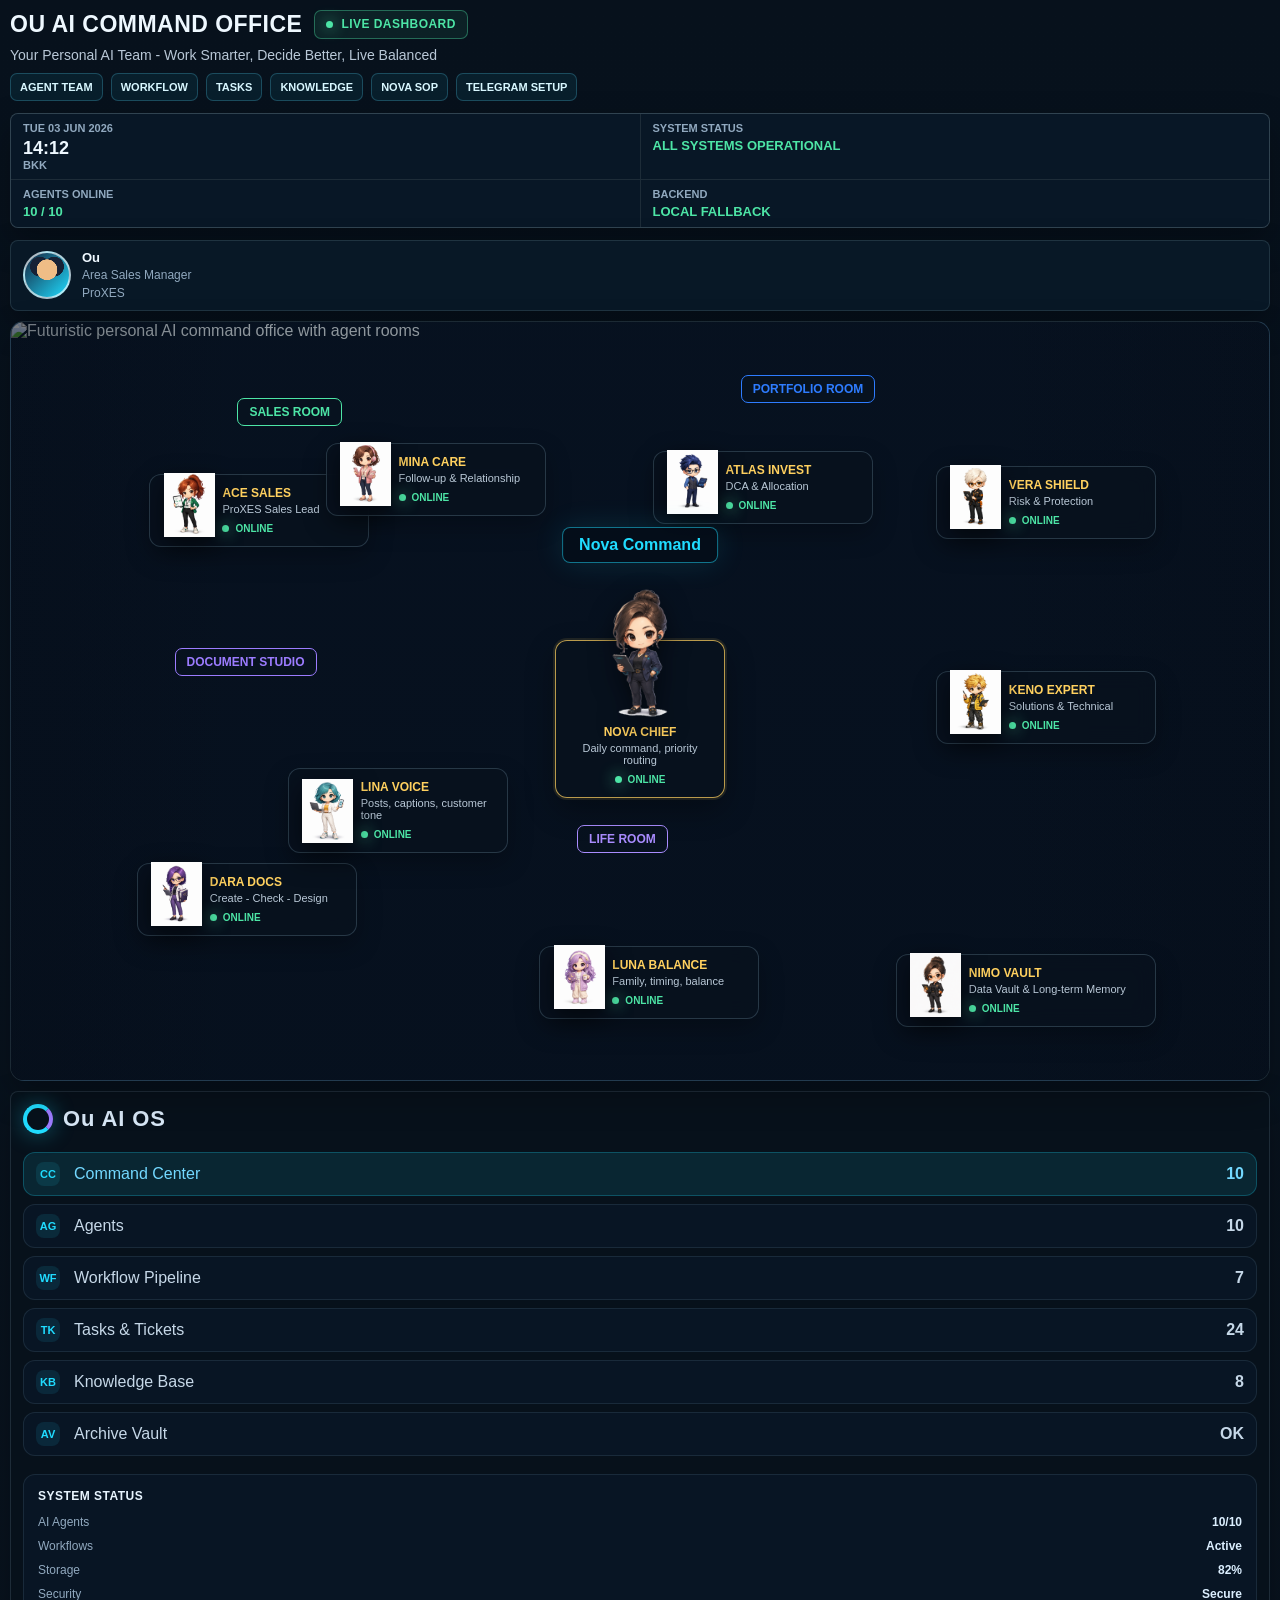
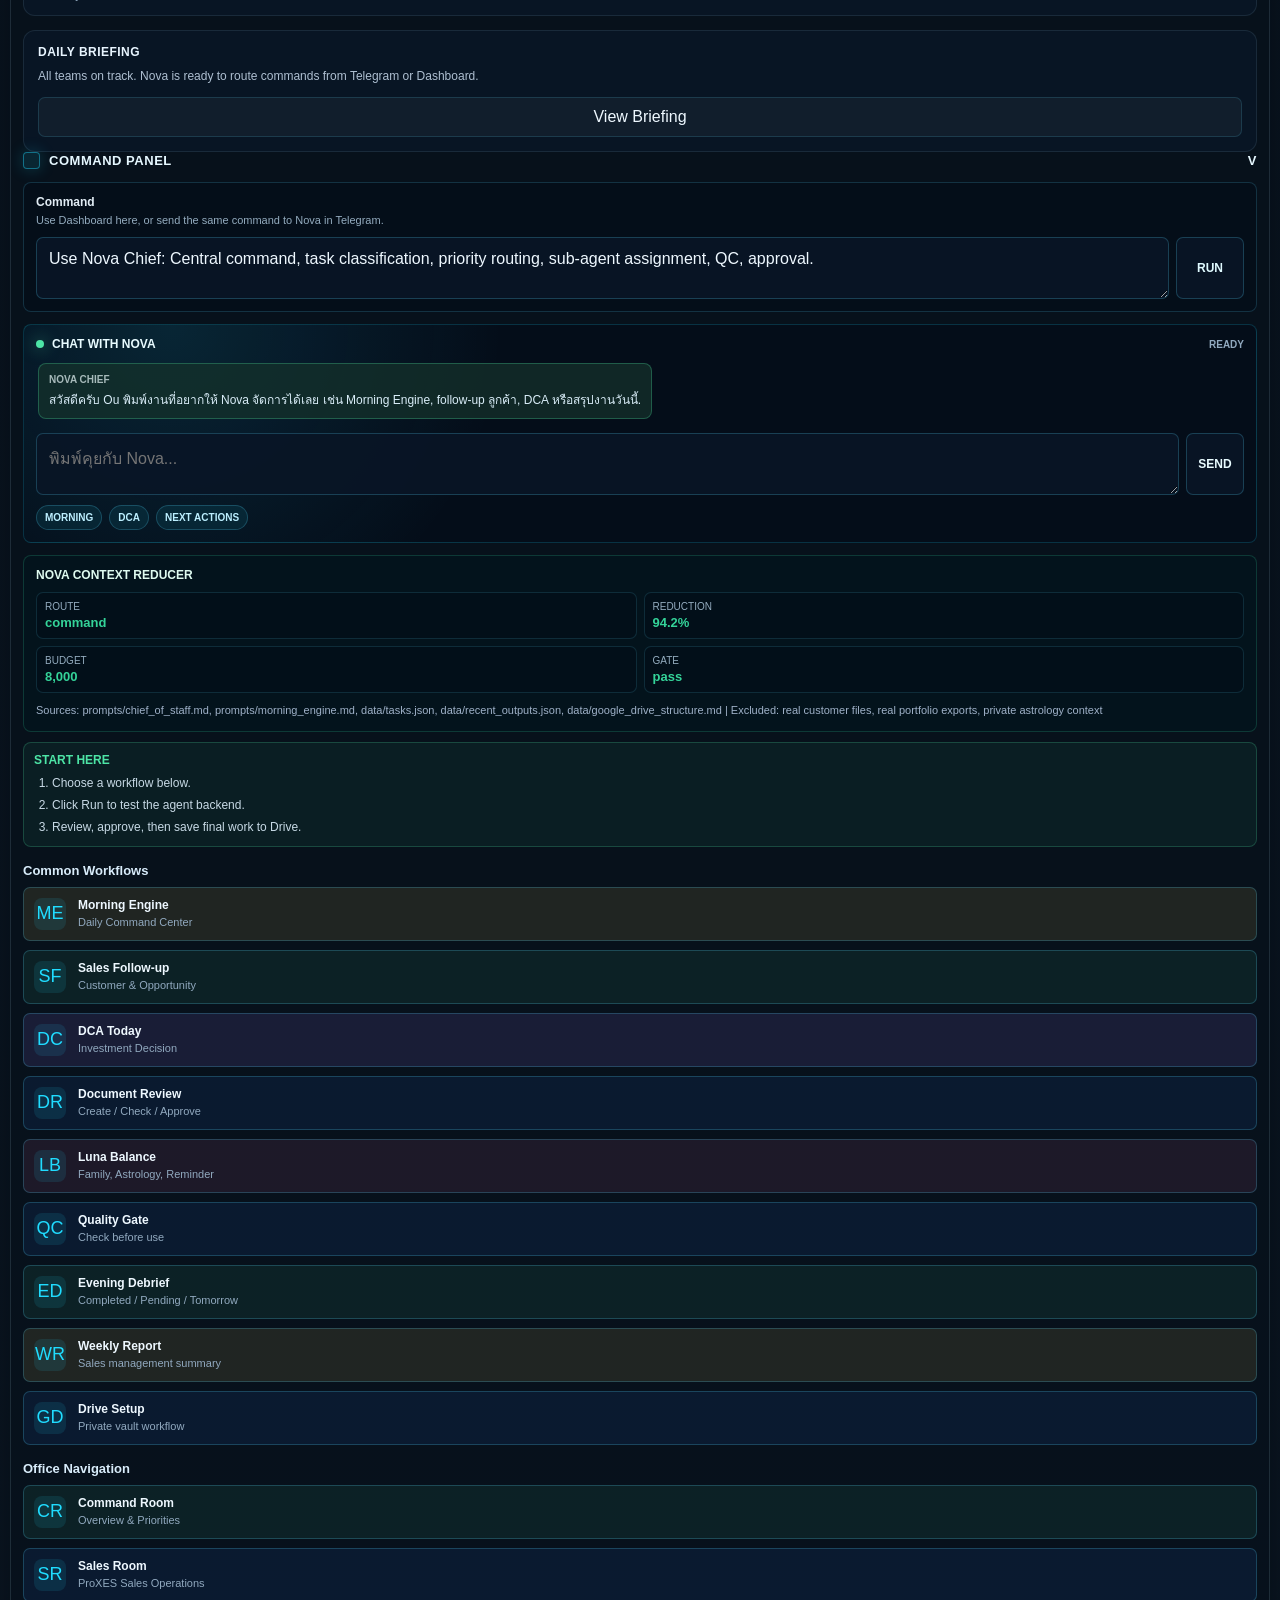
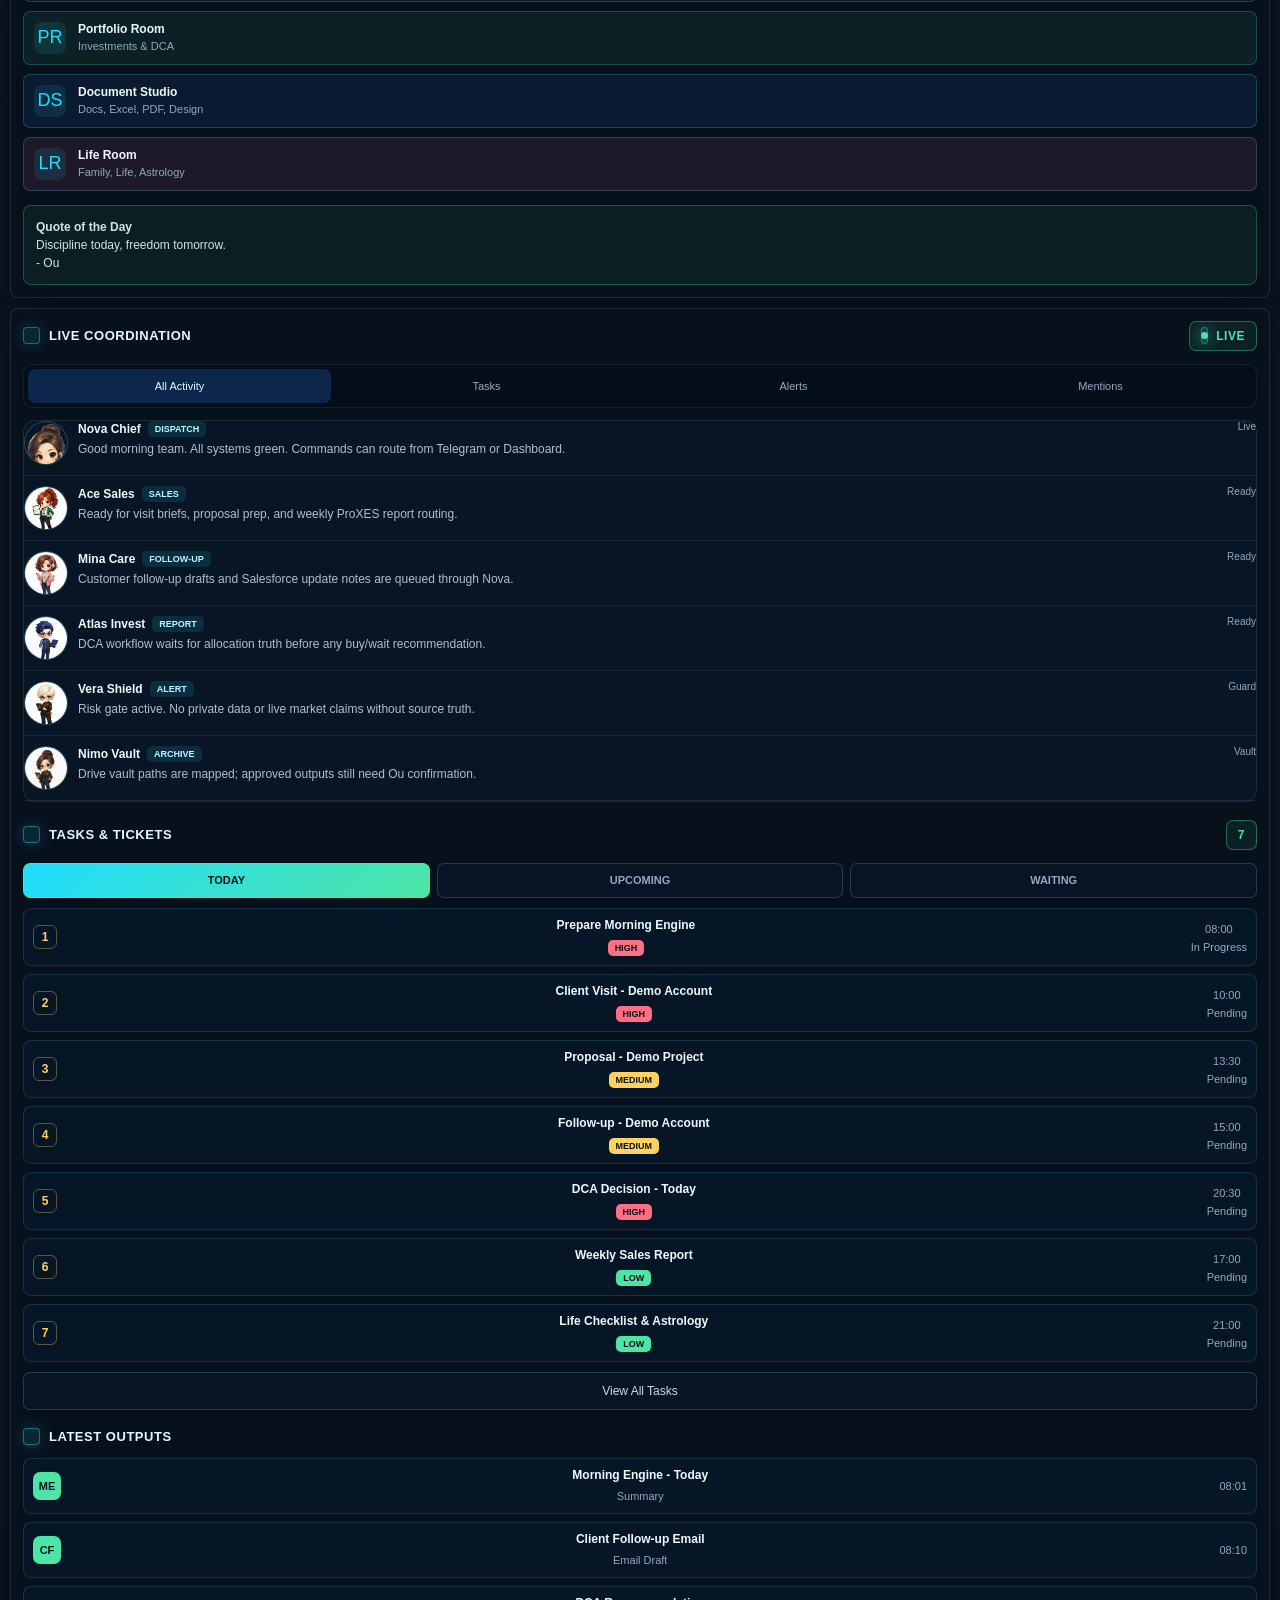
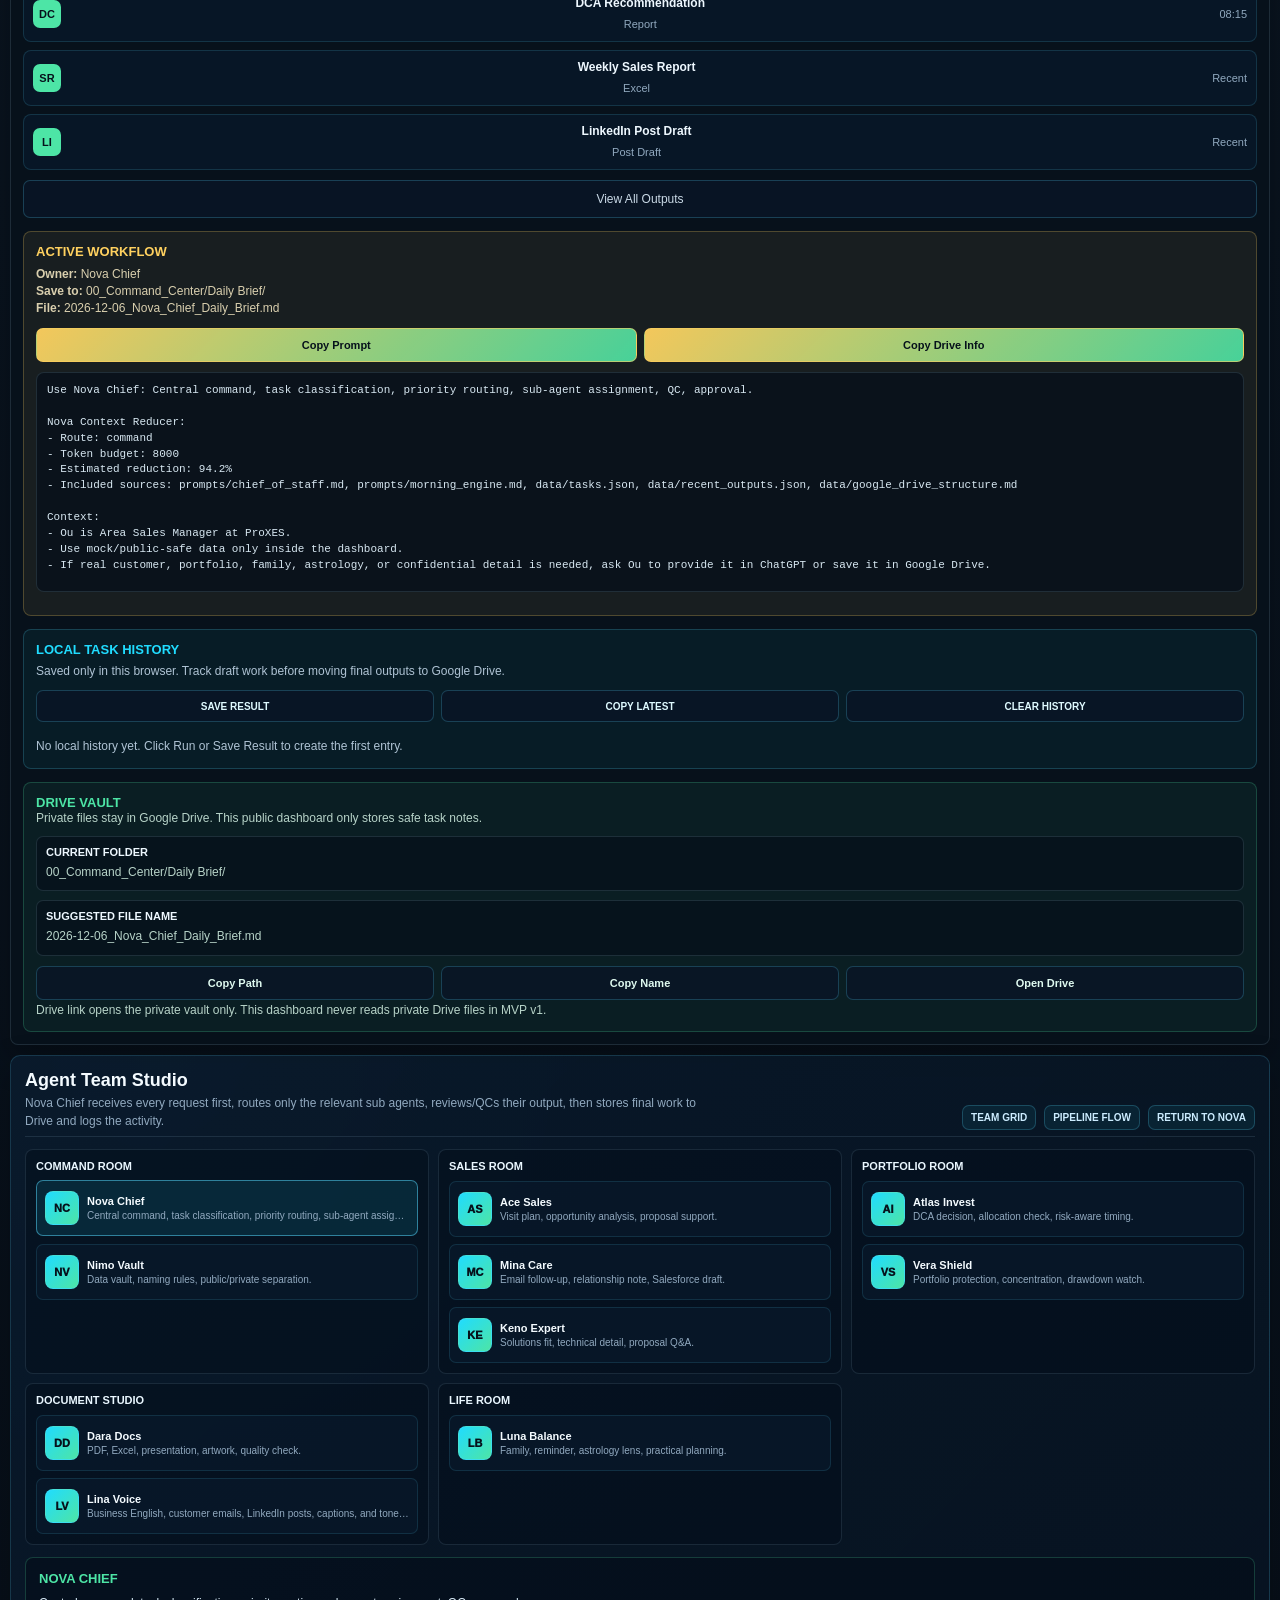
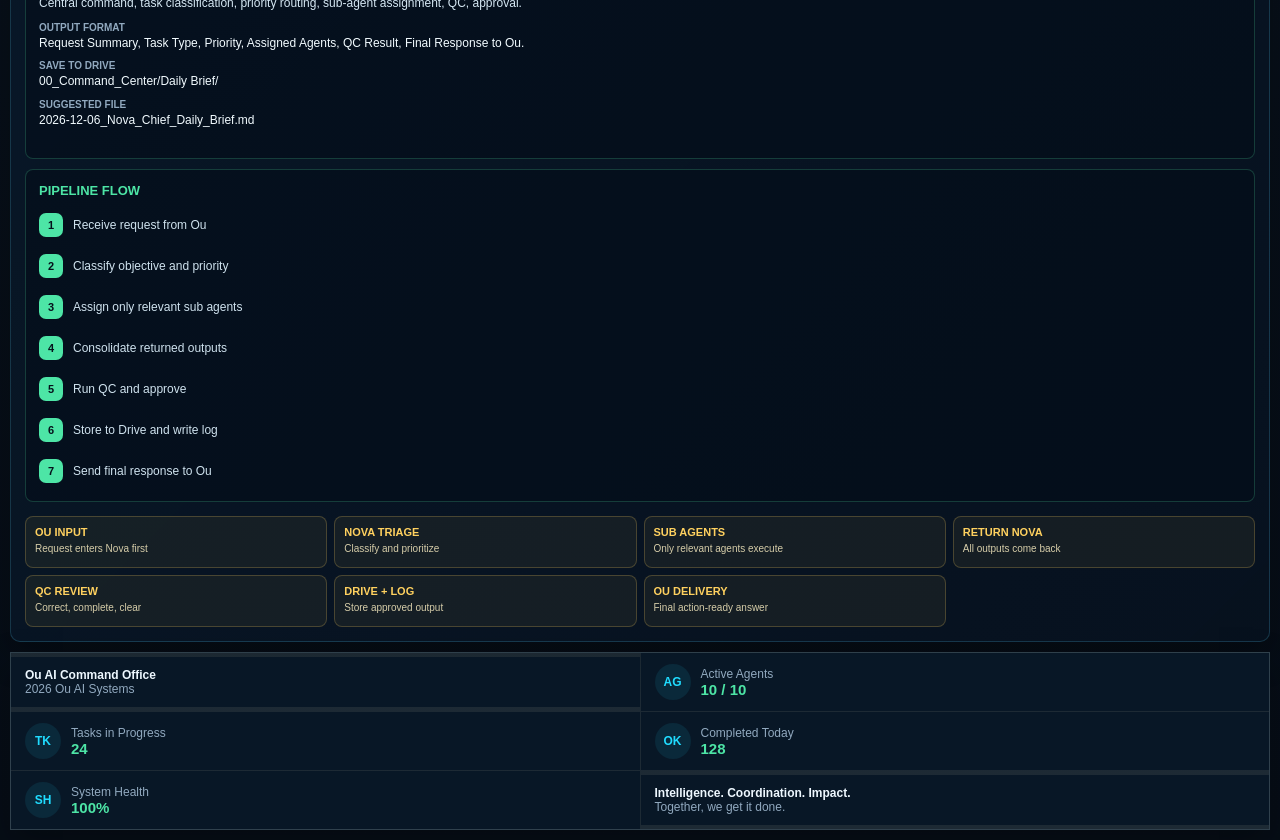
==== commit 3364007a: "Add Nova dashboard chat" ====
--- a/index.html
+++ b/index.html
@@ -399,6 +399,137 @@
         min-height: 56px;
         color: #dffaff;
         font-size: 12px;
+        font-weight: 900;
+        text-transform: uppercase;
+      }
+
+      .nova-chat-card {
+        display: grid;
+        gap: 10px;
+        margin-top: 12px;
+        padding: 12px;
+        border: 1px solid rgba(32, 220, 255, 0.18);
+        border-radius: 8px;
+        background:
+          radial-gradient(circle at 12% 0%, rgba(32, 220, 255, 0.12), transparent 30%),
+          rgba(4, 13, 25, 0.76);
+      }
+
+      .nova-chat-head {
+        display: flex;
+        align-items: center;
+        justify-content: space-between;
+        gap: 10px;
+      }
+
+      .nova-chat-head strong {
+        display: inline-flex;
+        align-items: center;
+        gap: 8px;
+        color: #e8fbff;
+        font-size: 12px;
+        text-transform: uppercase;
+      }
+
+      .nova-chat-head strong::before {
+        content: "";
+        width: 8px;
+        height: 8px;
+        border-radius: 50%;
+        background: var(--green);
+        box-shadow: 0 0 16px rgba(77, 229, 166, 0.65);
+      }
+
+      .nova-chat-head small {
+        color: var(--muted);
+        font-size: 10px;
+        font-weight: 800;
+        text-transform: uppercase;
+      }
+
+      .nova-chat-log {
+        display: grid;
+        gap: 8px;
+        max-height: 260px;
+        overflow: auto;
+        padding: 2px 2px 4px;
+      }
+
+      .chat-bubble {
+        width: fit-content;
+        max-width: 92%;
+        padding: 9px 10px;
+        border: 1px solid rgba(88, 217, 255, 0.16);
+        border-radius: 8px;
+        background: rgba(8, 22, 38, 0.82);
+        color: #d9edf8;
+        font-size: 12px;
+        line-height: 1.45;
+        white-space: pre-wrap;
+      }
+
+      .chat-bubble.user {
+        justify-self: end;
+        border-color: rgba(32, 220, 255, 0.35);
+        background: rgba(32, 220, 255, 0.12);
+        color: #effdff;
+      }
+
+      .chat-bubble.nova {
+        border-color: rgba(77, 229, 166, 0.28);
+        background: rgba(21, 51, 44, 0.72);
+      }
+
+      .chat-bubble.system {
+        max-width: 100%;
+        border-color: rgba(255, 209, 95, 0.24);
+        background: rgba(255, 209, 95, 0.08);
+        color: #ffe9a8;
+      }
+
+      .chat-bubble small {
+        display: block;
+        margin-bottom: 4px;
+        color: rgba(239, 253, 255, 0.68);
+        font-size: 10px;
+        font-weight: 900;
+        text-transform: uppercase;
+      }
+
+      .nova-chat-form {
+        display: grid;
+        grid-template-columns: 1fr 58px;
+        gap: 7px;
+      }
+
+      .nova-chat-form textarea {
+        min-height: 46px;
+        max-height: 128px;
+      }
+
+      .nova-chat-send {
+        display: grid;
+        place-items: center;
+        min-height: 46px;
+        color: #e8fbff;
+        font-size: 12px;
+        font-weight: 900;
+        text-transform: uppercase;
+      }
+
+      .chat-quick-row {
+        display: flex;
+        flex-wrap: wrap;
+        gap: 7px;
+      }
+
+      .chat-chip {
+        width: auto;
+        padding: 6px 8px;
+        border-radius: 999px;
+        color: #bcefff;
+        background: rgba(32, 220, 255, 0.08);
+        font-size: 10px;
         font-weight: 900;
         text-transform: uppercase;
       }
@@ -3174,6 +3305,25 @@
             <div class="command-row">
               <textarea id="commandText" placeholder="Type your command...">Prepare Morning Engine for today.</textarea>
               <button class="send-btn" id="sendCommand" aria-label="Run command">Run</button>
+            </div>
+          </section>
+
+          <section class="nova-chat-card" aria-label="Chat with Nova Chief">
+            <div class="nova-chat-head">
+              <strong>Chat with Nova</strong>
+              <small id="novaChatStatus">Ready</small>
+            </div>
+            <div class="nova-chat-log" id="novaChatLog" aria-live="polite">
+              <div class="chat-bubble nova"><small>Nova Chief</small>สวัสดีครับ Ou พิมพ์งานที่อยากให้ Nova จัดการได้เลย เช่น Morning Engine, follow-up ลูกค้า, DCA หรือสรุปงานวันนี้.</div>
+            </div>
+            <form class="nova-chat-form" id="novaChatForm">
+              <textarea id="novaChatInput" placeholder="พิมพ์คุยกับ Nova..." rows="2"></textarea>
+              <button class="nova-chat-send" type="submit">Send</button>
+            </form>
+            <div class="chat-quick-row">
+              <button class="chat-chip" type="button" data-chat-prompt="Nova Chief, prepare Morning Engine today.">Morning</button>
+              <button class="chat-chip" type="button" data-chat-prompt="Nova Chief, route today's DCA decision to Atlas Invest and Vera Shield. Use allocation truth first and live timing as a separate check. Source truth: https://damrongsukch.github.io/my-portfolio-monitor-2026/">DCA</button>
+              <button class="chat-chip" type="button" data-chat-prompt="Nova Chief, summarize my next actions and pending follow-ups.">Next Actions</button>
             </div>
           </section>
 
@@ -3897,6 +4047,10 @@
       ];
 
       const commandText = document.querySelector("#commandText");
+      const novaChatLog = document.querySelector("#novaChatLog");
+      const novaChatInput = document.querySelector("#novaChatInput");
+      const novaChatForm = document.querySelector("#novaChatForm");
+      const novaChatStatus = document.querySelector("#novaChatStatus");
       const workflowConsole = document.querySelector("#workflowConsole");
       const activeOutput = document.querySelector("#activeOutput");
       const drivePath = document.querySelector("#drivePath");
@@ -4402,6 +4556,58 @@
         `;
       }
 
+      function appendChatBubble(role, label, text) {
+        const bubble = document.createElement("div");
+        bubble.className = `chat-bubble ${role}`;
+        bubble.innerHTML = `<small>${escapeHtml(label)}</small>${escapeHtml(text)}`;
+        novaChatLog.appendChild(bubble);
+        novaChatLog.scrollTop = novaChatLog.scrollHeight;
+        return bubble;
+      }
+
+      function compactNovaReply(text = "") {
+        const clean = String(text).trim();
+        if (!clean) return "Nova received the command, but no response text came back. Check Agent Output for details.";
+        const lines = clean.split(/\r?\n/).map((line) => line.trim()).filter(Boolean);
+        const useful = lines
+          .filter((line) => !/^status:|^owner:|^room:|^save to:|^priority:|^assigned:|^log file:/i.test(line))
+          .slice(0, 8);
+        return (useful.length ? useful : lines.slice(0, 8)).join("\n").slice(0, 1200);
+      }
+
+      async function runNovaChat(message) {
+        const command = message.trim();
+        if (!command) return;
+        appendChatBubble("user", "Ou", command);
+        commandText.value = command;
+        renderContextPlan(buildContextPlan(command, currentAgent));
+        novaChatInput.value = "";
+        novaChatStatus.textContent = "Thinking";
+        const pendingBubble = appendChatBubble("system", "Nova", "รับคำสั่งแล้ว กำลังจัด routing และเรียก backend...");
+
+        try {
+          const backendResult = await sendToBackend(command, currentAgent);
+          pendingBubble.remove();
+          if (backendResult?.ok) {
+            renderBackendResult(backendResult);
+            appendChatBubble("nova", "Nova Chief", compactNovaReply(backendResult.output));
+            saveCurrentTask("Draft");
+          } else {
+            renderOutput("Command Accepted", currentAgent, command, currentAgent.workflow);
+            appendChatBubble("nova", "Nova Chief", "รับงานแล้วครับ ผมจัดเป็น draft ใน Agent Output ให้ Ou review ต่อได้เลย.");
+            saveCurrentTask("Draft");
+          }
+        } catch (error) {
+          pendingBubble.remove();
+          renderOutput("Command Accepted", currentAgent, command, currentAgent.workflow);
+          activeOutput.insertAdjacentHTML("beforeend", `<span class="backend-note">Local fallback - ${escapeHtml(error.message)}</span>`);
+          appendChatBubble("system", "Nova Offline Fallback", `Backend ยังตอบไม่ได้: ${error.message}\nผมสร้าง draft local ไว้ใน Agent Output ให้ก่อนครับ.`);
+          saveCurrentTask("Draft");
+        } finally {
+          novaChatStatus.textContent = "Ready";
+        }
+      }
+
       async function copyText(text, label) {
         try {
           await navigator.clipboard.writeText(text);
@@ -4458,6 +4664,25 @@
           commandText.value = template.command;
           renderContextPlan(buildContextPlan(template.command, agent));
           renderOutput(template.title, agent, template.command, template.sections);
+        });
+      });
+
+      novaChatForm.addEventListener("submit", (event) => {
+        event.preventDefault();
+        runNovaChat(novaChatInput.value);
+      });
+
+      novaChatInput.addEventListener("keydown", (event) => {
+        if (event.key === "Enter" && !event.shiftKey) {
+          event.preventDefault();
+          runNovaChat(novaChatInput.value);
+        }
+      });
+
+      document.querySelectorAll("[data-chat-prompt]").forEach((node) => {
+        node.addEventListener("click", () => {
+          novaChatInput.value = node.dataset.chatPrompt;
+          novaChatInput.focus();
         });
       });
 
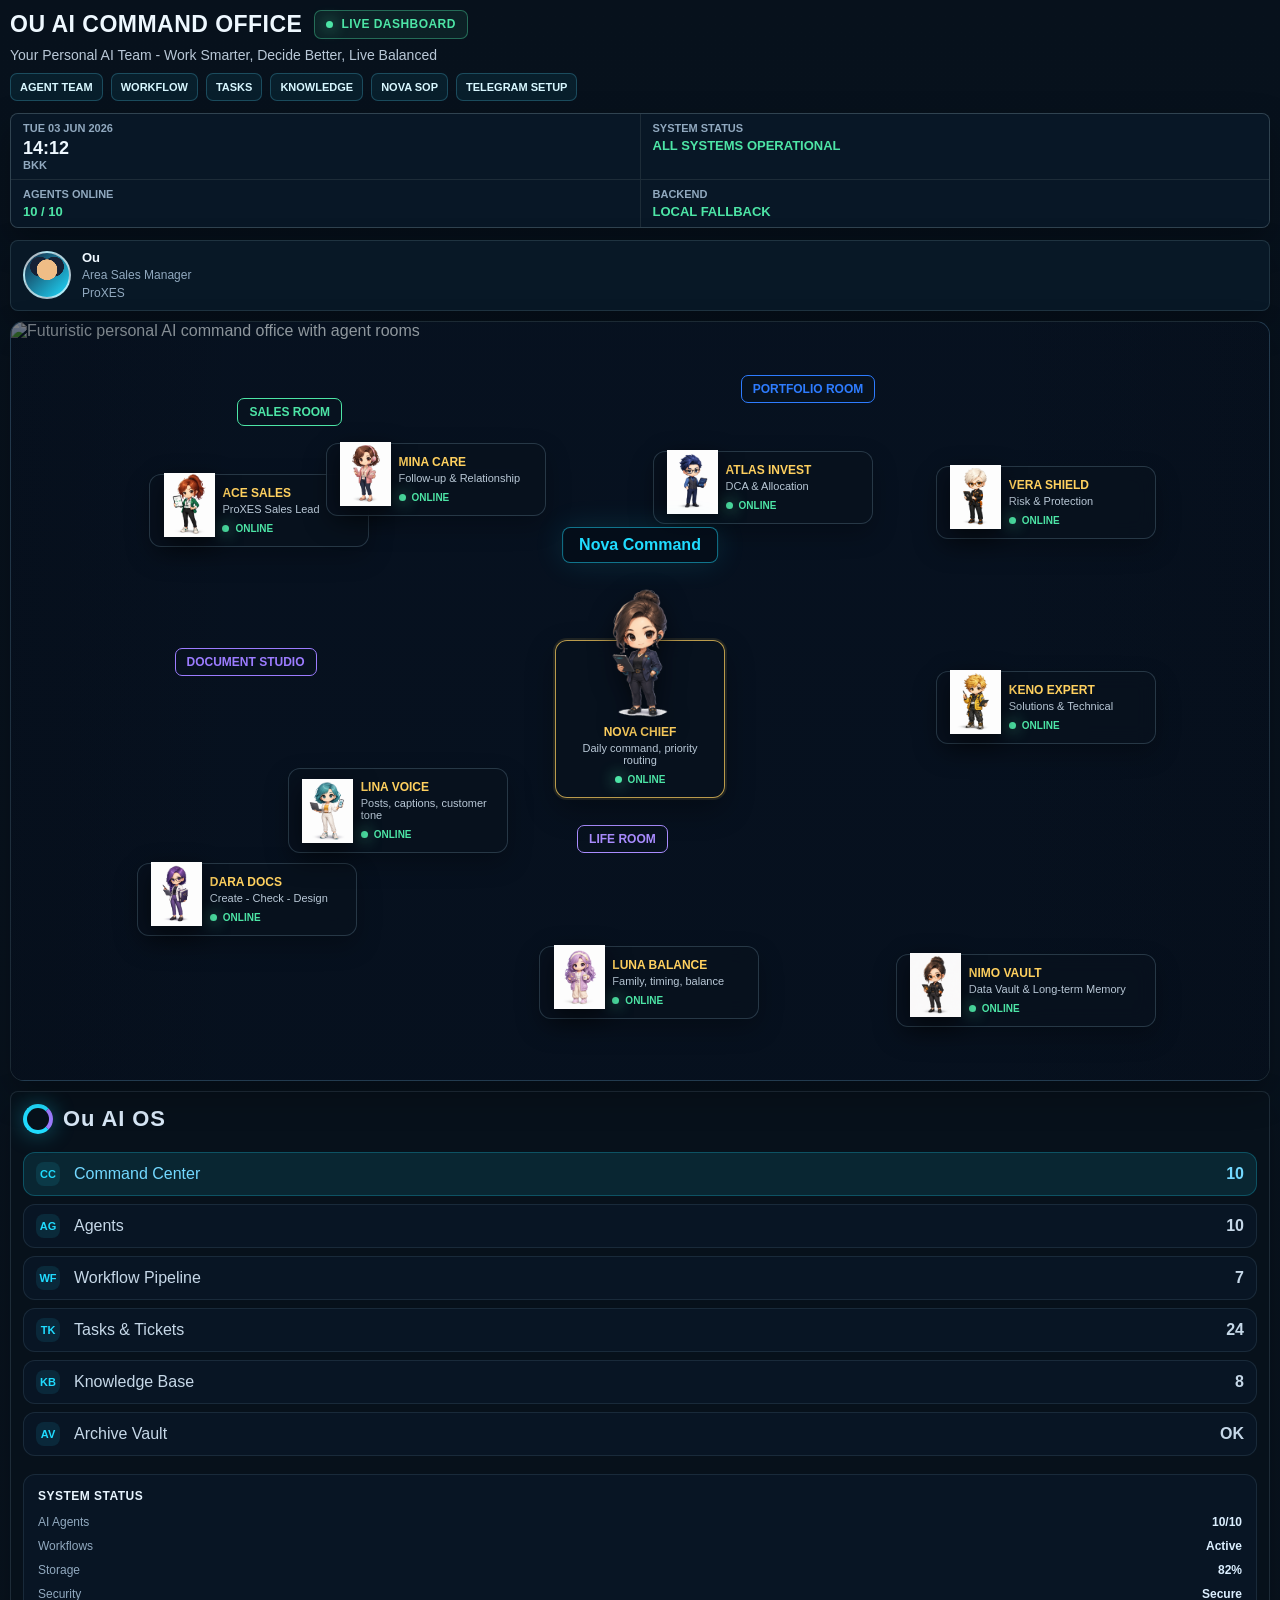
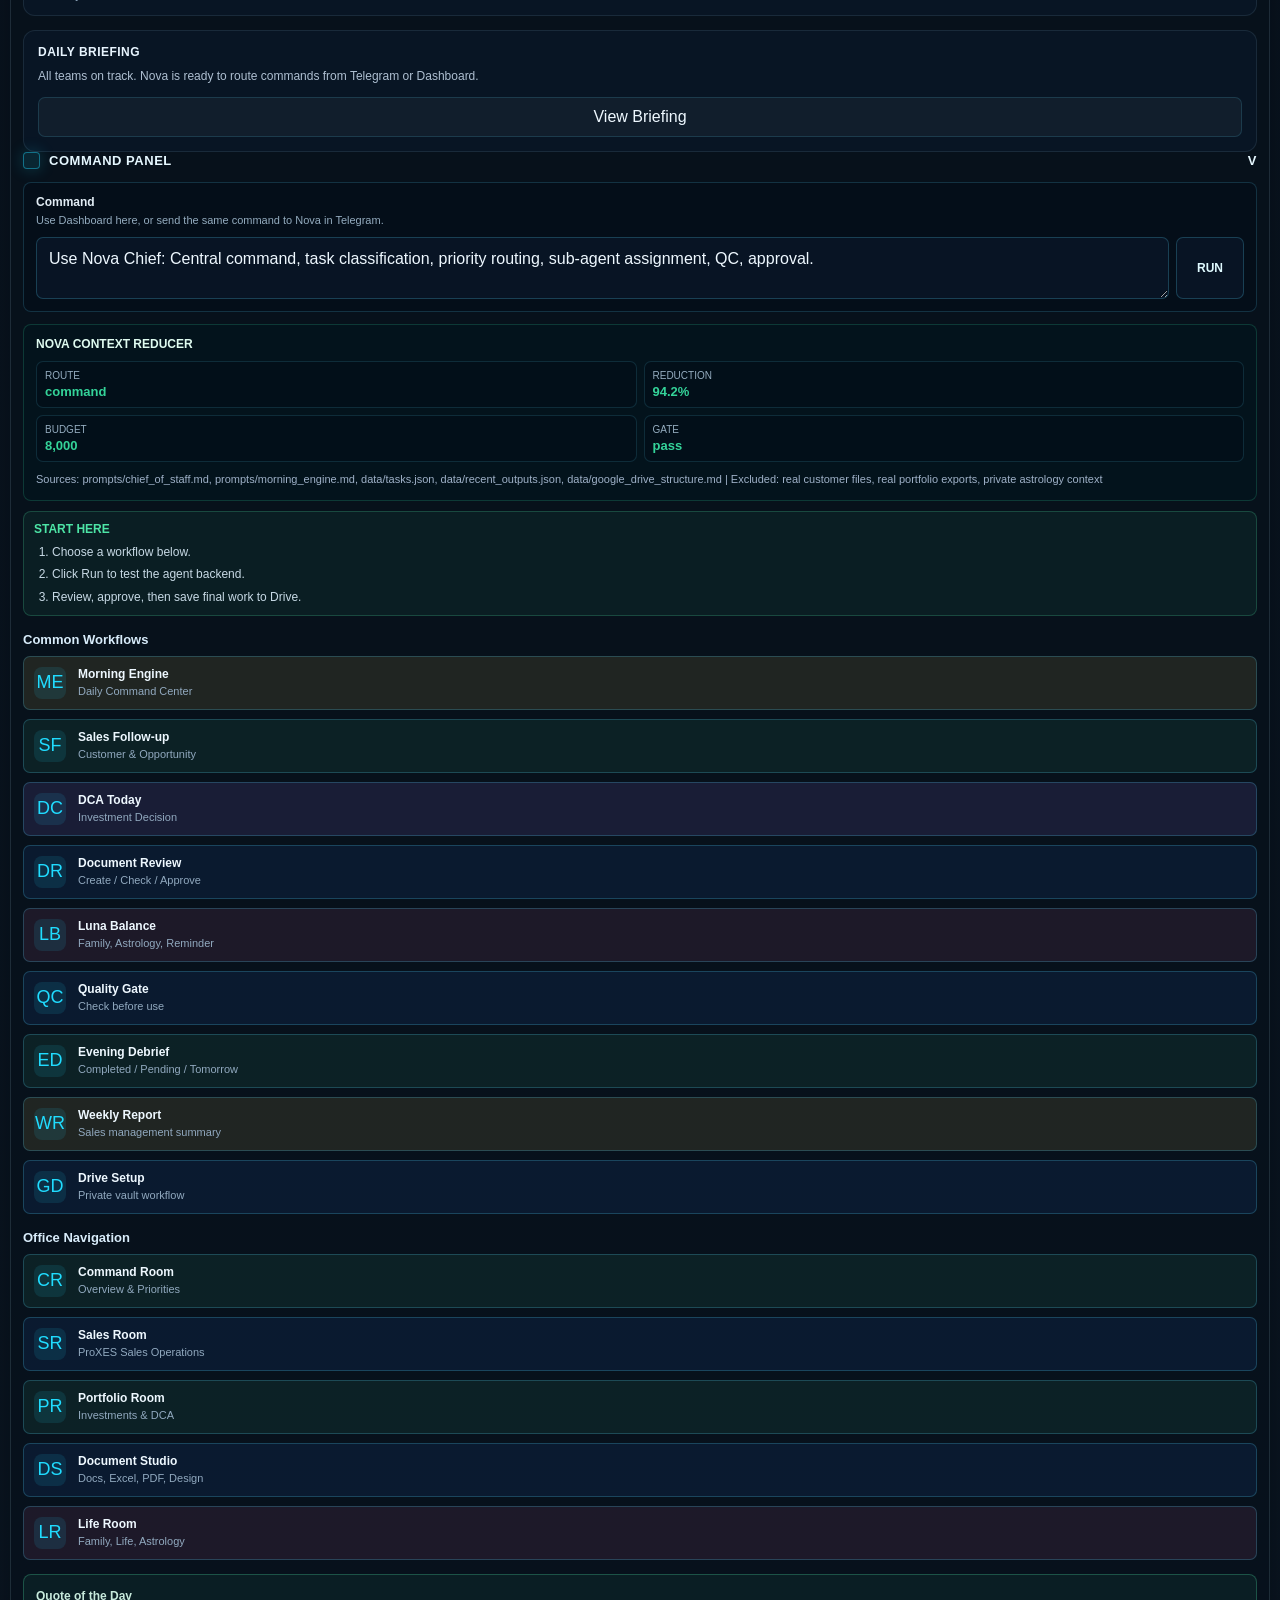
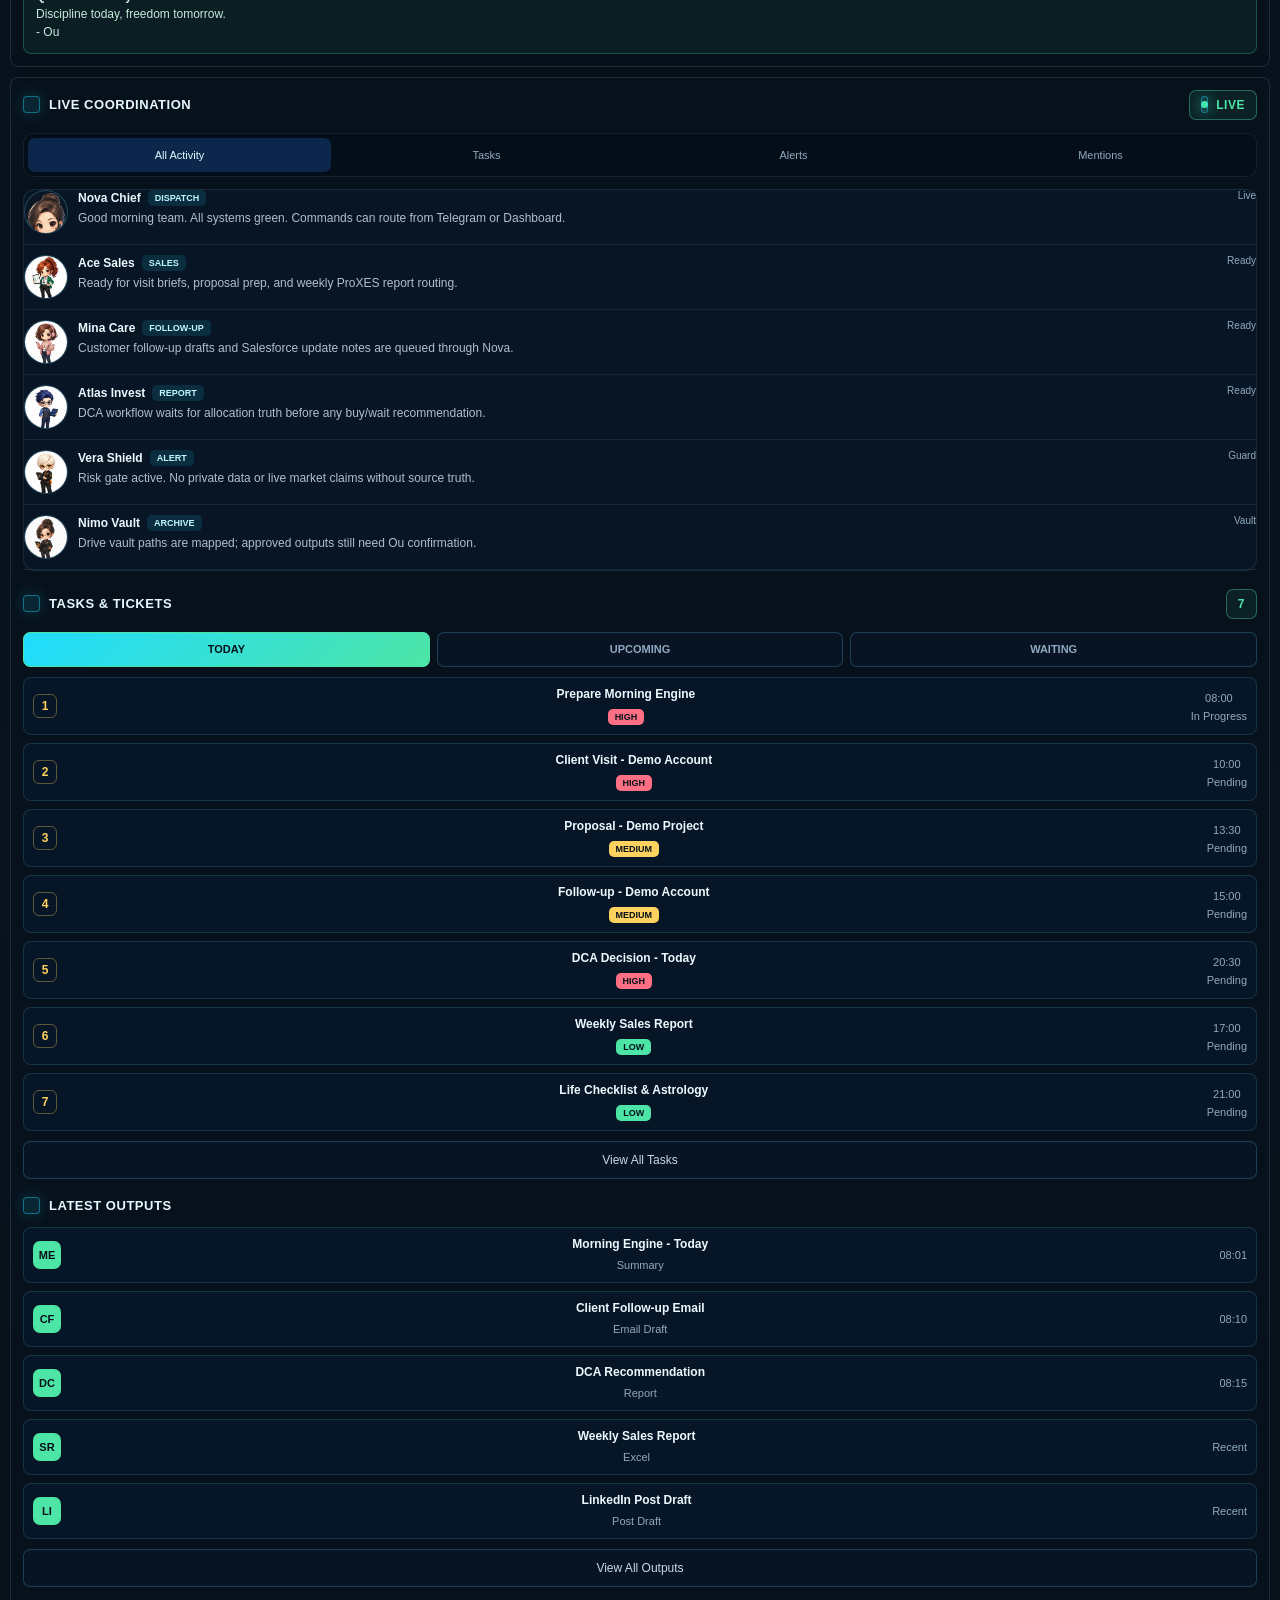
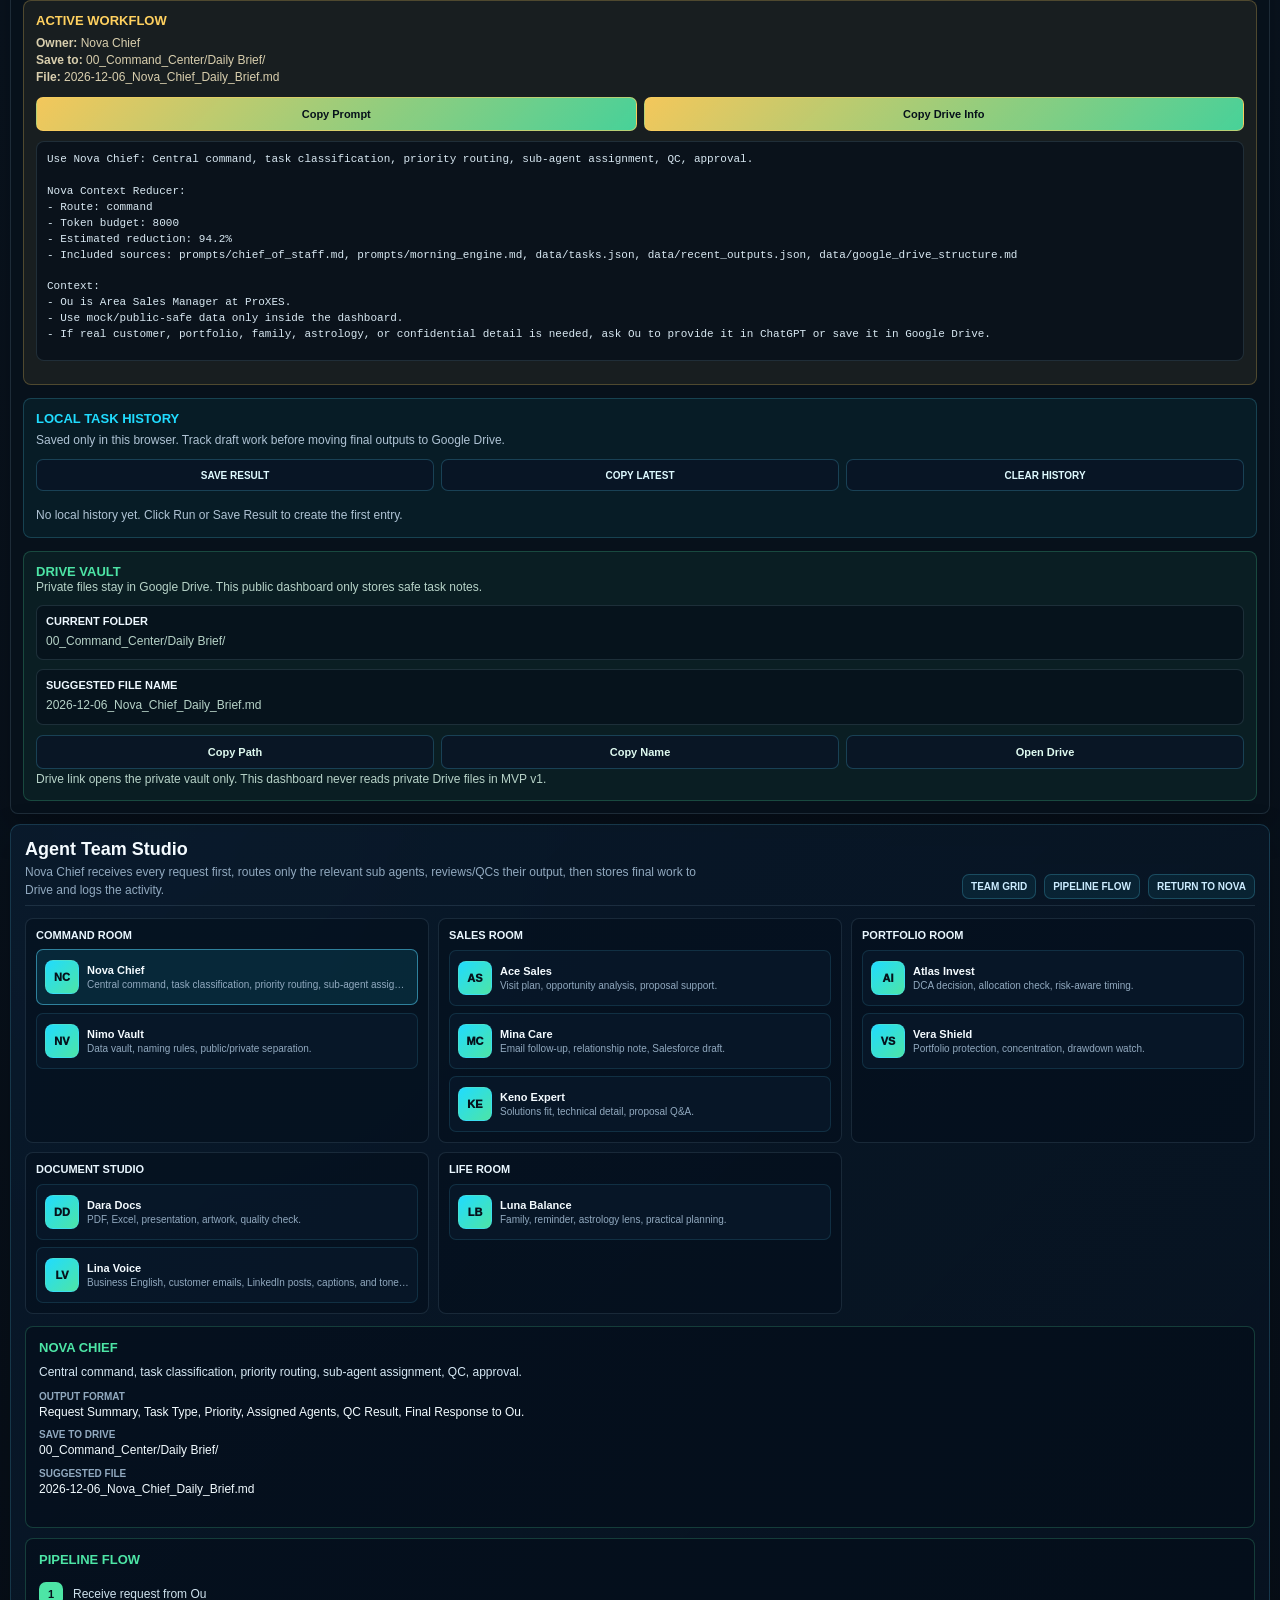
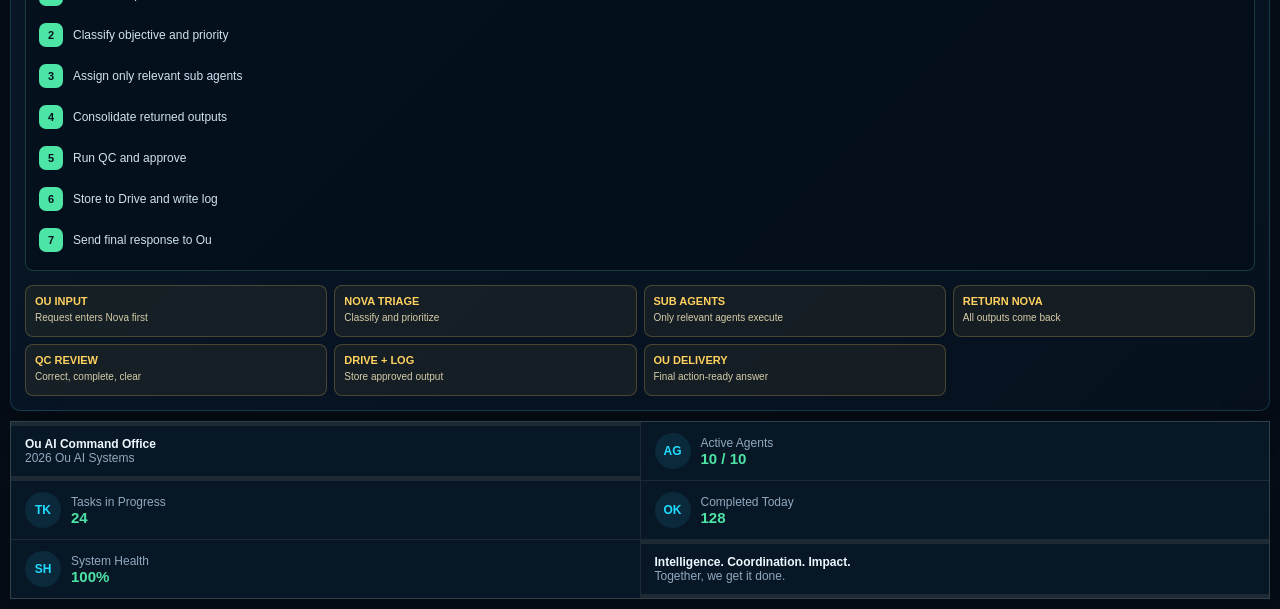
==== commit 95abd12c: "Show Nova chat in active dashboard" ====
--- a/index.html
+++ b/index.html
@@ -2809,6 +2809,9 @@
         .os-right {
           grid-column: 3;
           grid-row: 1 / 4;
+          display: grid;
+          grid-template-rows: auto auto minmax(0, 1fr) auto;
+          gap: 0;
           padding: 18px 14px;
           border-left: 1px solid rgba(132, 169, 190, 0.16);
           background:
@@ -2851,6 +2854,9 @@
         .os-feed {
           display: grid;
           gap: 11px;
+          min-height: 0;
+          overflow: auto;
+          padding-right: 2px;
         }
 
         .os-feed article {
@@ -2887,6 +2893,29 @@
           color: #aebfd1;
           font-size: 12px;
           line-height: 1.35;
+        }
+
+        .os-right .nova-chat-card {
+          margin-top: 14px;
+          padding: 11px;
+          border-radius: 14px;
+          background:
+            radial-gradient(circle at 12% 0%, rgba(32, 220, 255, 0.14), transparent 34%),
+            linear-gradient(145deg, rgba(9, 28, 49, 0.88), rgba(4, 13, 25, 0.9));
+        }
+
+        .os-right .nova-chat-log {
+          max-height: 150px;
+        }
+
+        .os-right .nova-chat-form {
+          grid-template-columns: minmax(0, 1fr) 54px;
+        }
+
+        .os-right .nova-chat-form textarea {
+          min-height: 44px;
+          padding: 10px;
+          font-size: 12px;
         }
 
         .agent-status-feed {
@@ -3235,6 +3264,24 @@
               <article><img src="assets/office-agents/vera-shield.png" alt="Vera Shield" /><div><strong>Vera Shield</strong><p>Risk gate active for missing or private source data.</p></div><small>Guard</small></article>
               <article><img src="assets/office-agents/nimo-vault.png" alt="Nimo Vault" /><div><strong>Nimo Vault</strong><p>Drive vault paths mapped for approved outputs.</p></div><small>Vault</small></article>
             </div>
+            <section class="nova-chat-card" aria-label="Chat with Nova Chief">
+              <div class="nova-chat-head">
+                <strong>Chat with Nova</strong>
+                <small id="novaChatStatus">Ready</small>
+              </div>
+              <div class="nova-chat-log" id="novaChatLog" aria-live="polite">
+                <div class="chat-bubble nova"><small>Nova Chief</small>พิมพ์งานที่ต้องการให้ Nova จัดการได้เลย เช่น Morning Engine, Follow-up, DCA, หรือสรุปงานวันนี้.</div>
+              </div>
+              <form class="nova-chat-form" id="novaChatForm">
+                <textarea id="novaChatInput" placeholder="พิมพ์คุยกับ Nova..." rows="2"></textarea>
+                <button class="nova-chat-send" type="submit">Send</button>
+              </form>
+              <div class="chat-quick-row">
+                <button class="chat-chip" type="button" data-chat-prompt="Nova Chief, prepare Morning Engine today.">Morning</button>
+                <button class="chat-chip" type="button" data-chat-prompt="Nova Chief, route today's DCA decision to Atlas Invest and Vera Shield. Use allocation truth first and live timing as a separate check. Source truth: https://damrongsukch.github.io/my-portfolio-monitor-2026/">DCA</button>
+                <button class="chat-chip" type="button" data-chat-prompt="Nova Chief, summarize my next actions and pending follow-ups.">Next Actions</button>
+              </div>
+            </section>
           </aside>
 
           <footer class="os-bottom">
@@ -3305,25 +3352,6 @@
             <div class="command-row">
               <textarea id="commandText" placeholder="Type your command...">Prepare Morning Engine for today.</textarea>
               <button class="send-btn" id="sendCommand" aria-label="Run command">Run</button>
-            </div>
-          </section>
-
-          <section class="nova-chat-card" aria-label="Chat with Nova Chief">
-            <div class="nova-chat-head">
-              <strong>Chat with Nova</strong>
-              <small id="novaChatStatus">Ready</small>
-            </div>
-            <div class="nova-chat-log" id="novaChatLog" aria-live="polite">
-              <div class="chat-bubble nova"><small>Nova Chief</small>สวัสดีครับ Ou พิมพ์งานที่อยากให้ Nova จัดการได้เลย เช่น Morning Engine, follow-up ลูกค้า, DCA หรือสรุปงานวันนี้.</div>
-            </div>
-            <form class="nova-chat-form" id="novaChatForm">
-              <textarea id="novaChatInput" placeholder="พิมพ์คุยกับ Nova..." rows="2"></textarea>
-              <button class="nova-chat-send" type="submit">Send</button>
-            </form>
-            <div class="chat-quick-row">
-              <button class="chat-chip" type="button" data-chat-prompt="Nova Chief, prepare Morning Engine today.">Morning</button>
-              <button class="chat-chip" type="button" data-chat-prompt="Nova Chief, route today's DCA decision to Atlas Invest and Vera Shield. Use allocation truth first and live timing as a separate check. Source truth: https://damrongsukch.github.io/my-portfolio-monitor-2026/">DCA</button>
-              <button class="chat-chip" type="button" data-chat-prompt="Nova Chief, summarize my next actions and pending follow-ups.">Next Actions</button>
             </div>
           </section>
 
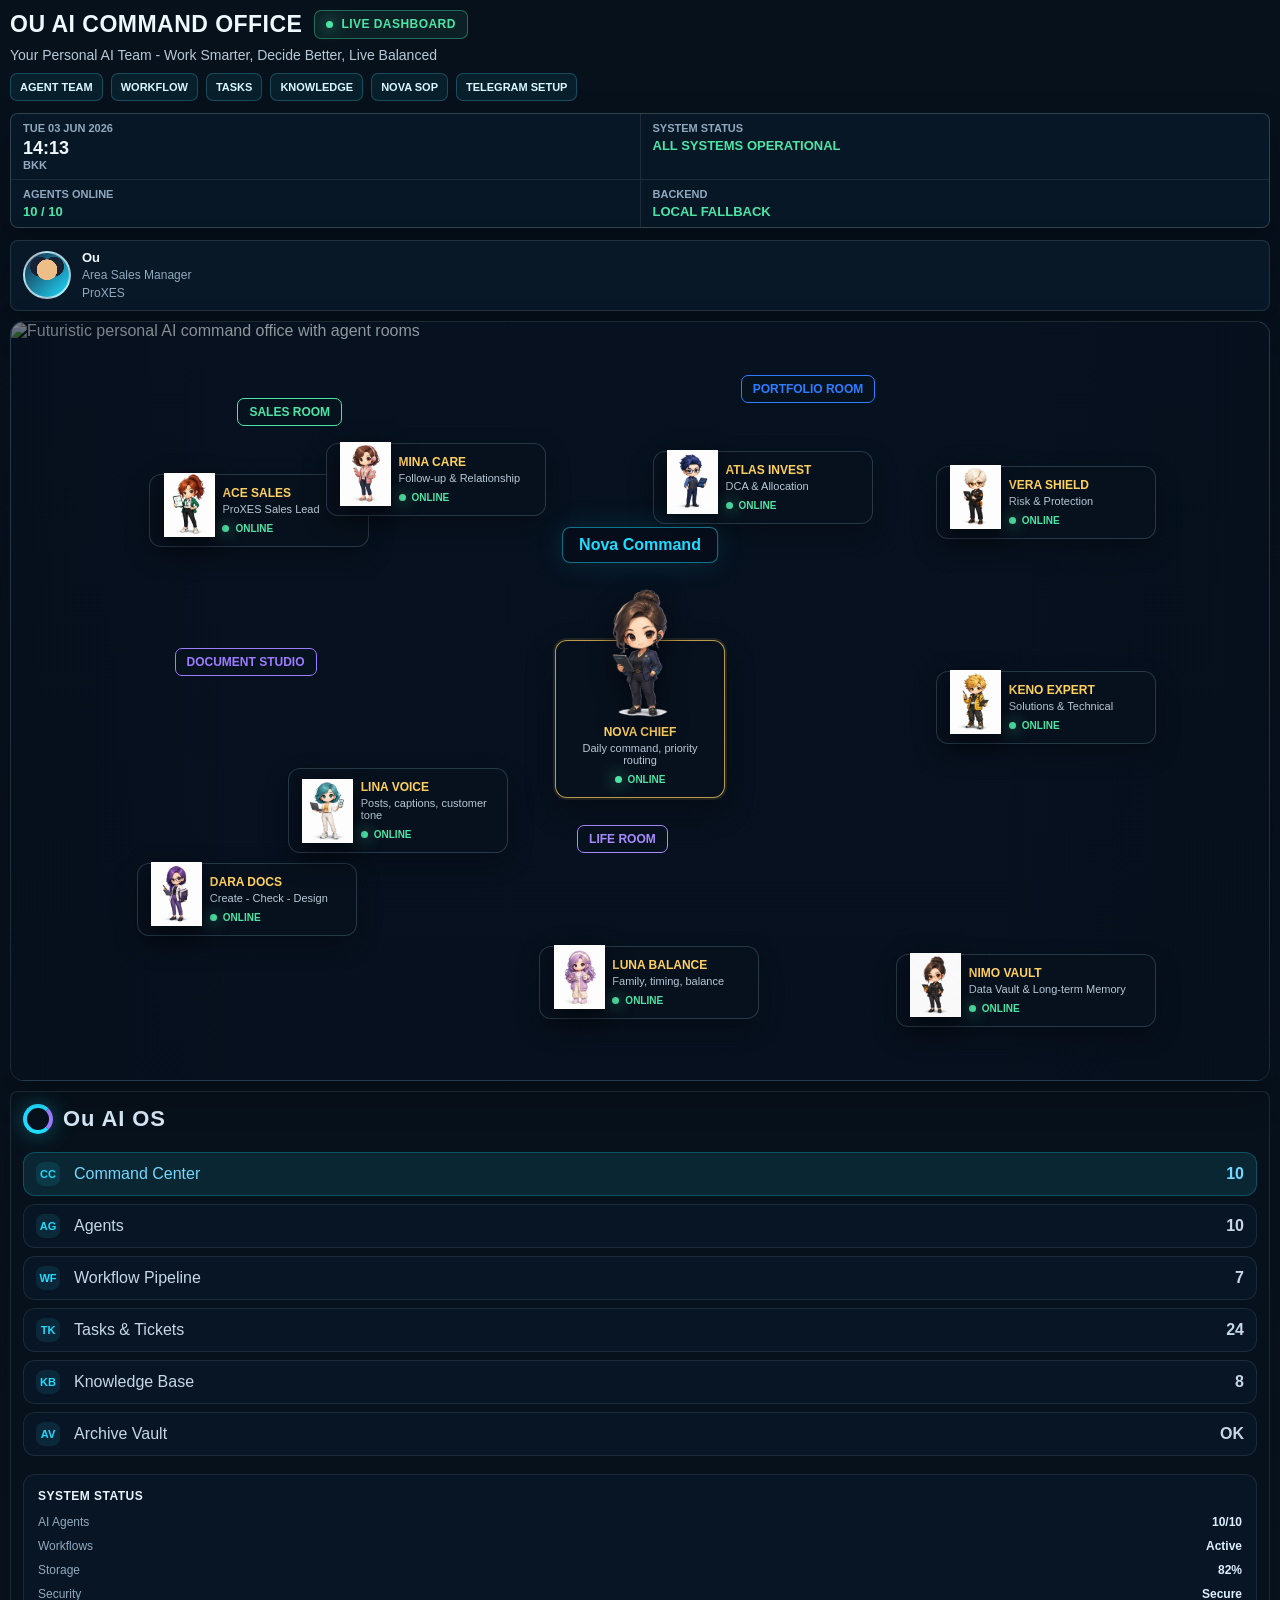
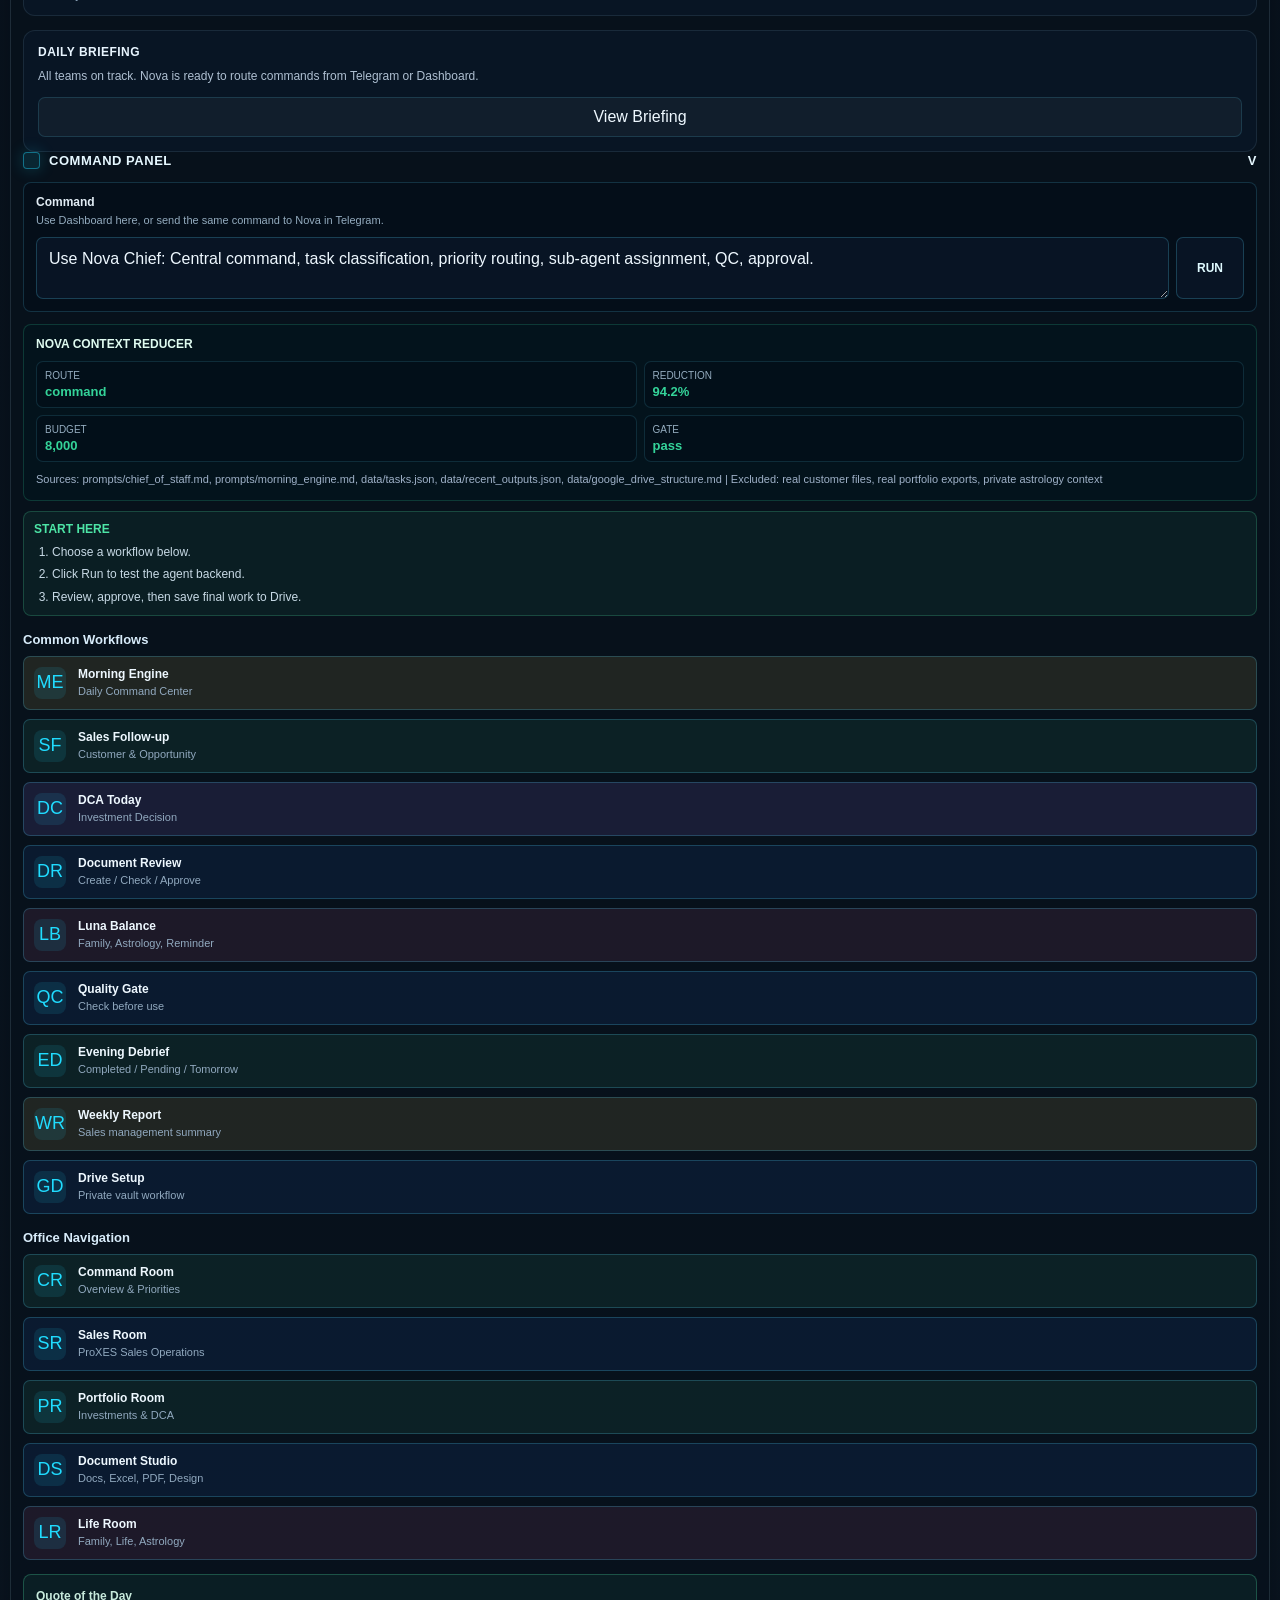
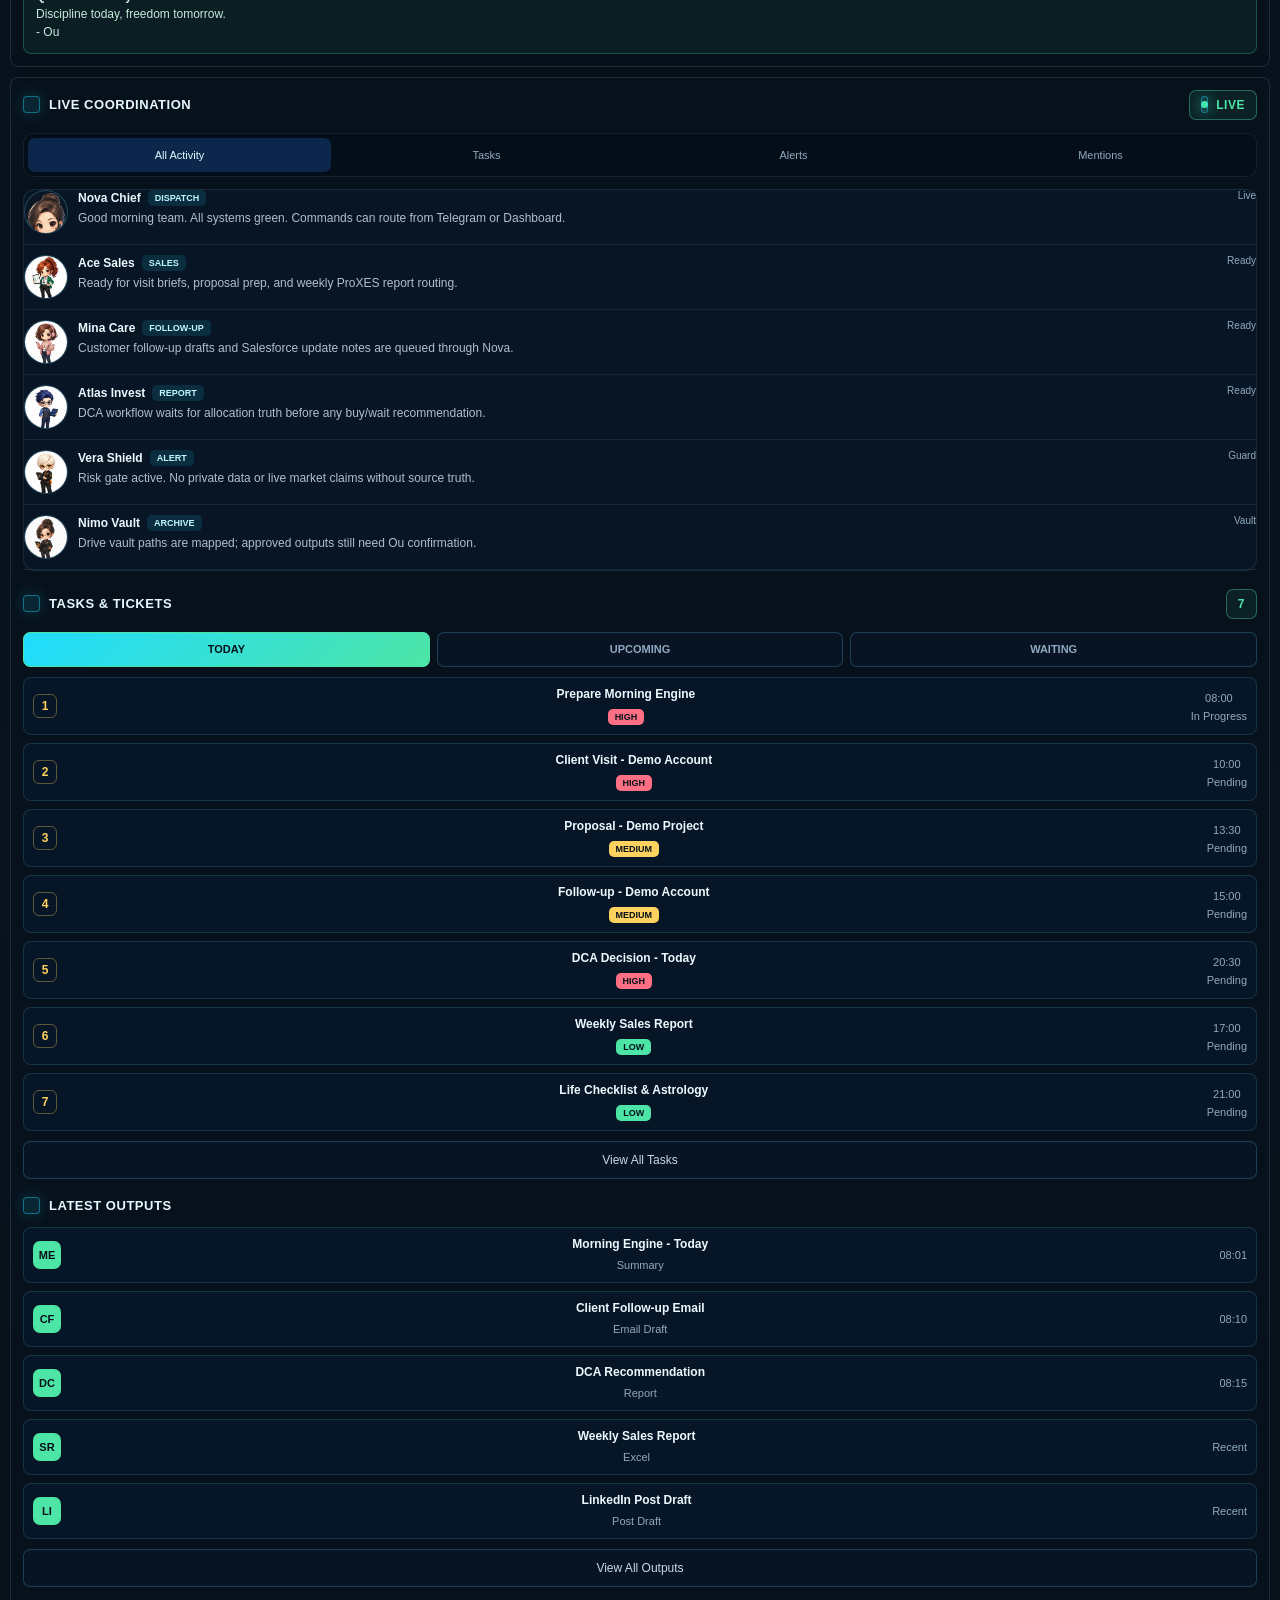
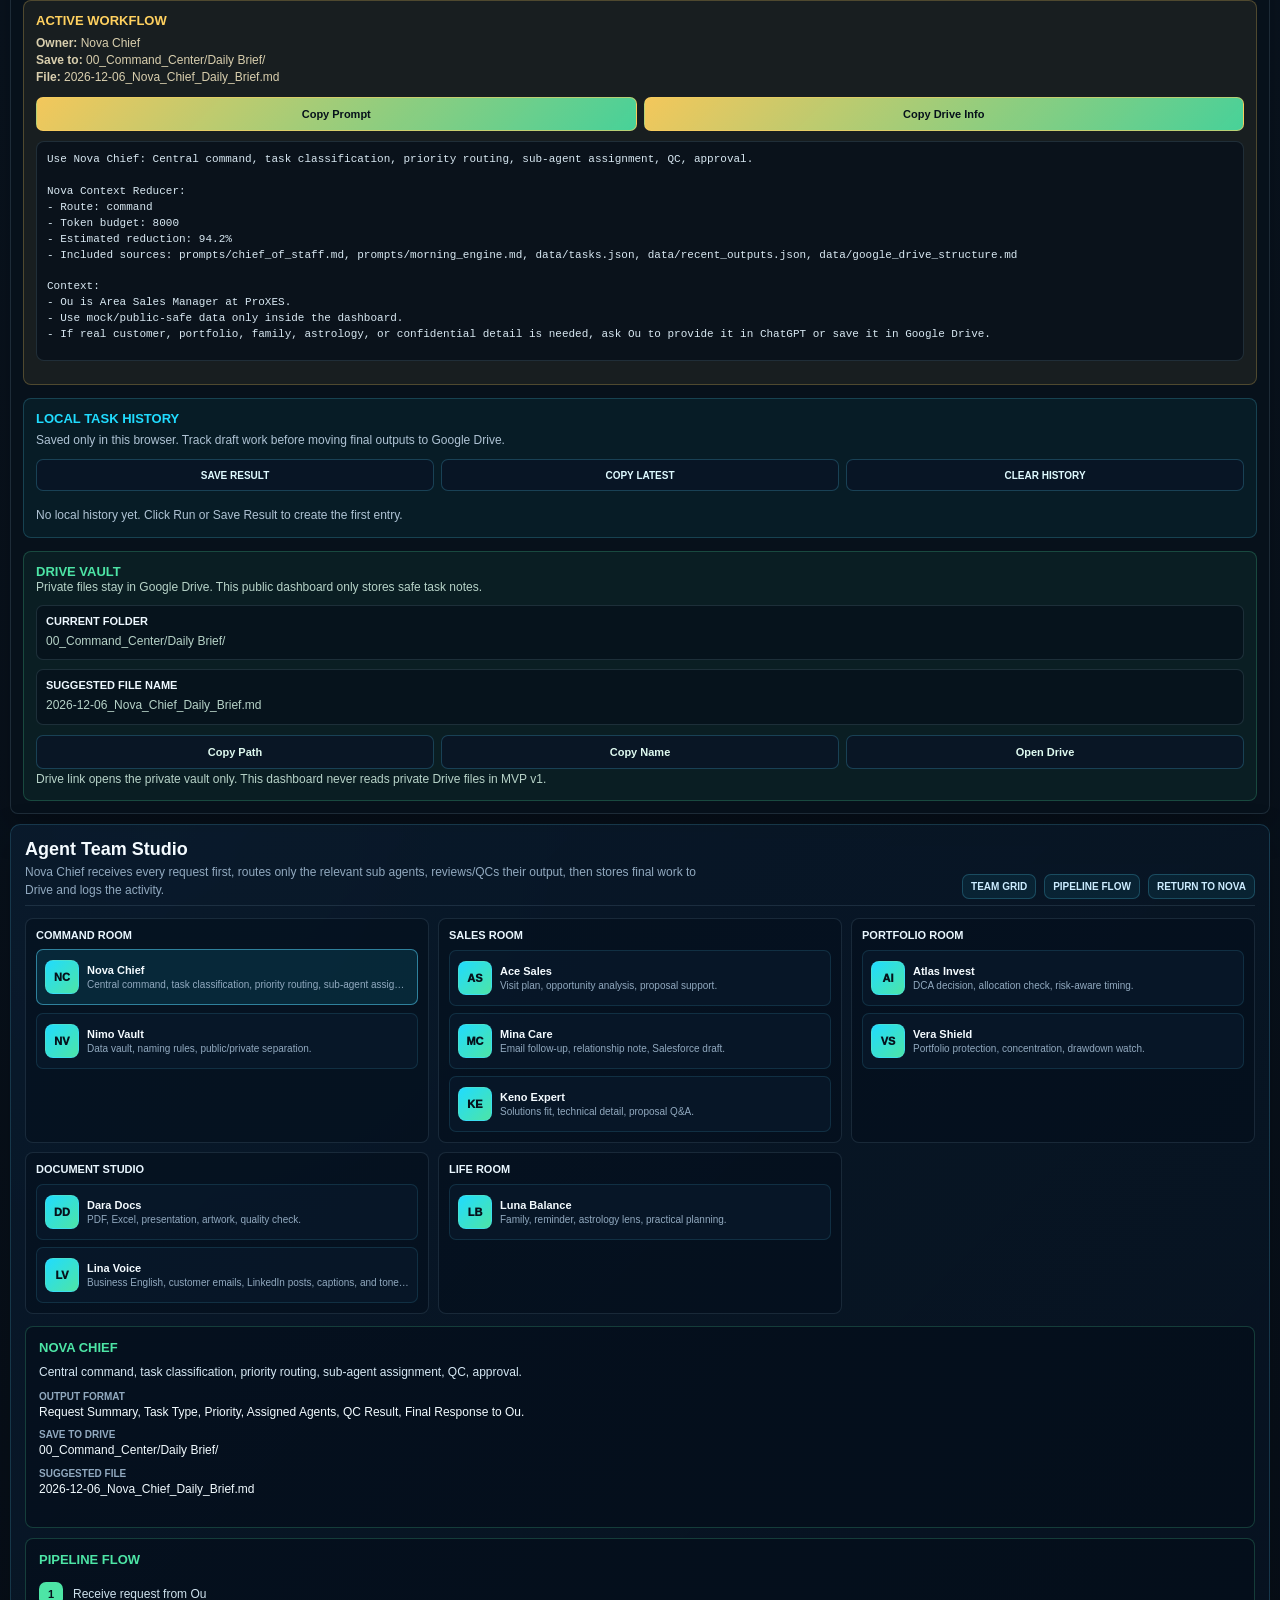
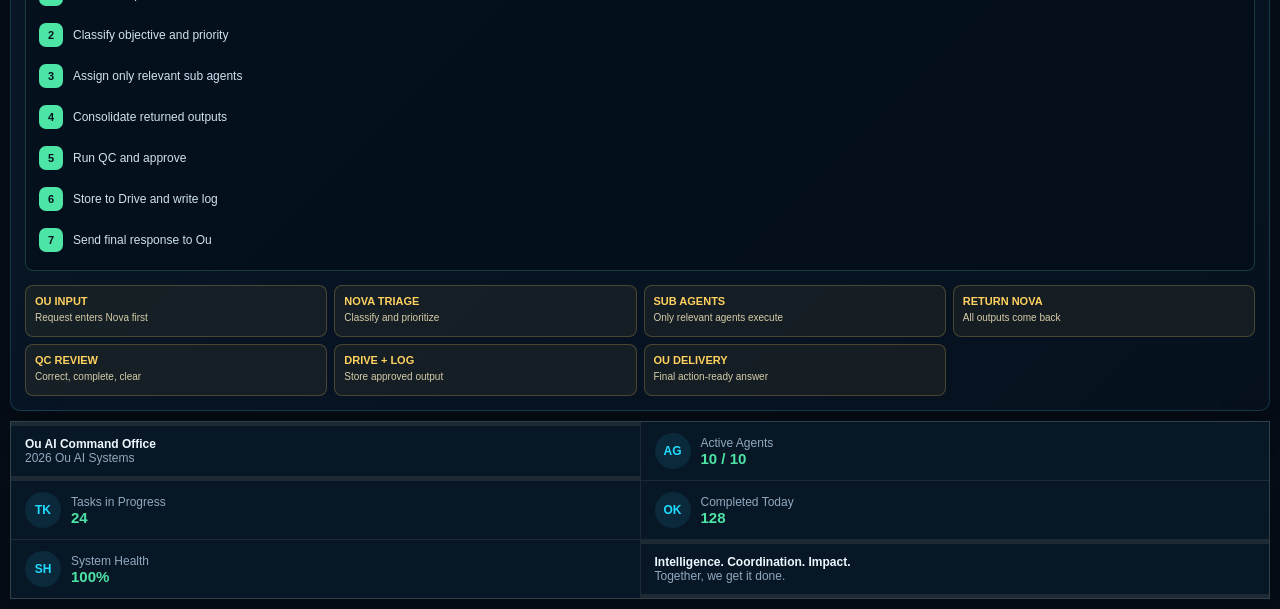
==== commit 7335a59c: "Improve Nova chat stock replies" ====
--- a/index.html
+++ b/index.html
@@ -476,6 +476,8 @@
       }
 
       .chat-bubble.nova {
+        width: 100%;
+        max-width: 100%;
         border-color: rgba(77, 229, 166, 0.28);
         background: rgba(21, 51, 44, 0.72);
       }
@@ -2905,7 +2907,7 @@
         }
 
         .os-right .nova-chat-log {
-          max-height: 150px;
+          max-height: min(32vh, 300px);
         }
 
         .os-right .nova-chat-form {
@@ -4603,6 +4605,25 @@
         return (useful.length ? useful : lines.slice(0, 8)).join("\n").slice(0, 1200);
       }
 
+      function novaChatReplyFromBackend(result, command) {
+        const route = result?.contextPlan?.route || result?.route?.agentId || "command";
+        if (result?.mode === "source_required" && route === "portfolio") {
+          return [
+            "ผมยังไม่ควรฟันธงหุ้นตัวนี้จากแชตอย่างเดียวครับ",
+            "",
+            "ต้องใช้ข้อมูลจริงก่อน:",
+            "1. Portfolio Monitor / portfolio_plan.json เพื่อดู weight, target, signal, RSI",
+            "2. Live price/chart เพื่อดู timing แยกต่างหาก",
+            "",
+            `คำสั่งที่รับ: ${command}`,
+            "",
+            "ส่งใหม่แบบนี้ได้เลย:",
+            "เช็คหุ้น AVGO โดยใช้ https://damrongsukch.github.io/my-portfolio-monitor-2026/ แล้วดู live timing แยกให้ด้วย"
+          ].join("\n");
+        }
+        return compactNovaReply(result?.output || "");
+      }
+
       async function runNovaChat(message) {
         const command = message.trim();
         if (!command) return;
@@ -4618,7 +4639,7 @@
           pendingBubble.remove();
           if (backendResult?.ok) {
             renderBackendResult(backendResult);
-            appendChatBubble("nova", "Nova Chief", compactNovaReply(backendResult.output));
+            appendChatBubble("nova", "Nova Chief", novaChatReplyFromBackend(backendResult, command));
             saveCurrentTask("Draft");
           } else {
             renderOutput("Command Accepted", currentAgent, command, currentAgent.workflow);
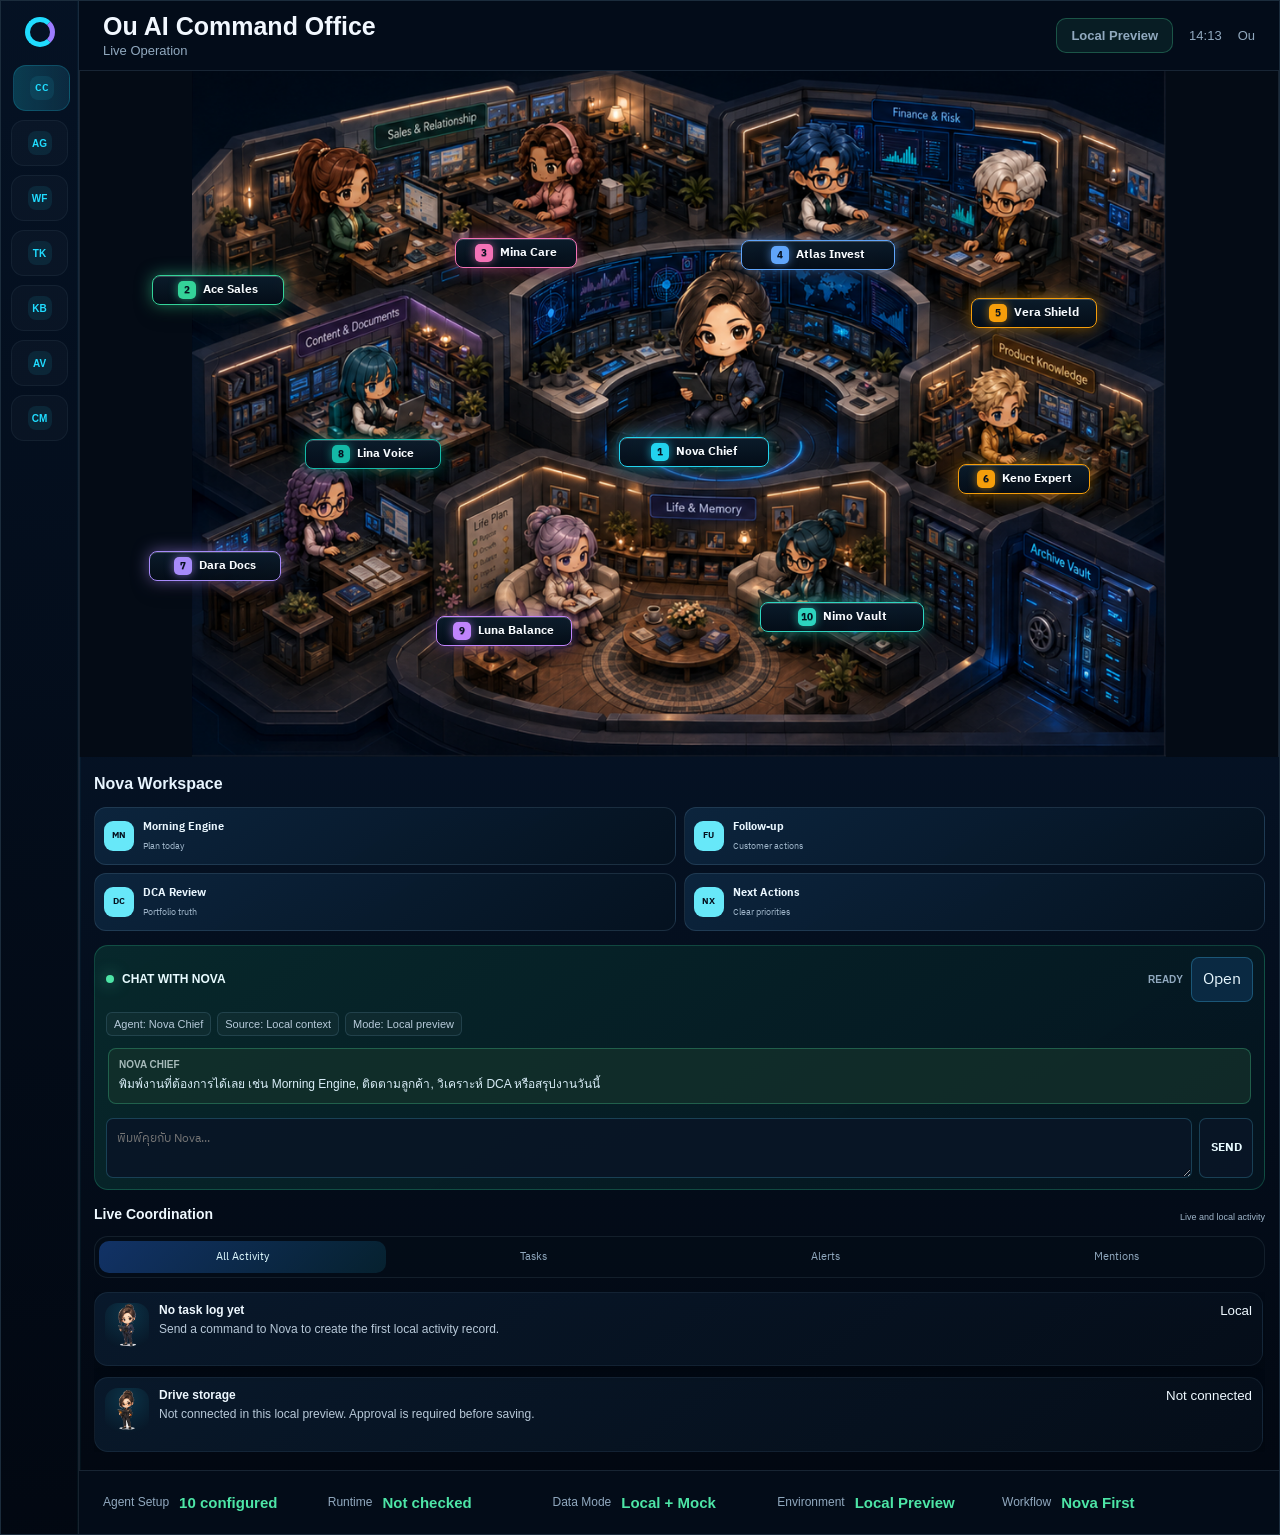
==== commit f361c4c2: "Improve UX and add Obsidian OpenRouter support" ====
--- a/index.html
+++ b/index.html
@@ -2046,7 +2046,7 @@
         display: none;
       }
 
-      @media (min-width: 1381px) {
+      @media (min-width: 0px) {
         body {
           height: 100vh;
           overflow: hidden;
@@ -3204,6 +3204,7 @@
         }
       }
     </style>
+    <link rel="stylesheet" href="./ui-polish.css" />
   </head>
   <body>
     <div class="page">
@@ -3226,7 +3227,7 @@
             <div>
               <section class="os-left-card">
                 <h3>System Status</h3>
-                <div>AI Agents 10/10<br />Workflows Active<br />Storage 82%<br />Security Secure</div>
+                <div>Agents: 10 configured<br />Runtime: not checked<br />Storage: not connected<br />Mode: local preview</div>
               </section>
               <section class="os-left-card">
                 <h3>Daily Briefing</h3>
@@ -3237,7 +3238,7 @@
 
           <header class="os-top">
             <div><h1>Ou AI Command Office</h1><small><span class="dot"></span> Live Operation</small></div>
-            <div class="os-top-status"><span class="os-pill">All Systems Operational</span><span>10:20:01 PM</span><span>Ou</span></div>
+            <div class="os-top-status"><span class="os-pill">Local Preview</span><span id="osTopClock">BKK</span><span>Ou</span></div>
           </header>
 
           <main class="office-core office-scene">
@@ -3256,7 +3257,31 @@
           </main>
 
           <aside class="os-right">
-            <h2 id="osRightTitle">Live Coordination <span class="dot"></span></h2>
+            <h2>Nova Workspace <span class="dot"></span></h2>
+            <section class="ux-quick-actions" aria-label="Quick workflows">
+              <button type="button" data-chat-prompt="Nova Chief, prepare Morning Engine today."><i>MN</i><span><strong>Morning Engine</strong><small>Plan today</small></span></button>
+              <button type="button" data-chat-prompt="Nova Chief, prepare my priority customer follow-ups today."><i>FU</i><span><strong>Follow-up</strong><small>Customer actions</small></span></button>
+              <button type="button" data-chat-prompt="Nova Chief, route today's DCA decision to Atlas Invest and Vera Shield. Use allocation truth first and live timing as a separate check. Source truth: https://damrongsukch.github.io/my-portfolio-monitor-2026/"><i>DC</i><span><strong>DCA Review</strong><small>Portfolio truth</small></span></button>
+              <button type="button" data-chat-prompt="Nova Chief, summarize my next actions and pending follow-ups."><i>NX</i><span><strong>Next Actions</strong><small>Clear priorities</small></span></button>
+            </section>
+            <section class="nova-chat-card" aria-label="Chat with Nova Chief">
+              <div class="nova-chat-head">
+                <strong>Chat with Nova</strong>
+                <div class="nova-chat-head-actions"><small id="novaChatStatus">Ready</small><button type="button" id="novaChatExpand" aria-label="Open Nova chat full screen">Open</button></div>
+              </div>
+              <div class="nova-route-meta" id="novaRouteMeta"><span>Agent: Nova Chief</span><span>Source: Local context</span><span>Mode: Local preview</span></div>
+              <div class="nova-chat-log" id="novaChatLog" aria-live="polite">
+                <div class="chat-bubble nova"><small>Nova Chief</small>พิมพ์งานที่ต้องการได้เลย เช่น Morning Engine, ติดตามลูกค้า, วิเคราะห์ DCA หรือสรุปงานวันนี้</div>
+              </div>
+              <form class="nova-chat-form" id="novaChatForm">
+                <textarea id="novaChatInput" placeholder="พิมพ์คุยกับ Nova..." rows="2" aria-label="Message Nova Chief"></textarea>
+                <button class="nova-chat-send" type="submit">Send</button>
+              </form>
+              <div class="nova-chat-actions" id="novaChatActions" hidden>
+                <button type="button" id="novaApprove">Approve</button><button type="button" id="novaSaveDrive">Save to Drive</button><button type="button" id="novaCreateTask">Create Task</button><button type="button" id="novaRetry">Retry</button>
+              </div>
+            </section>
+            <div class="ux-section-title"><span id="osRightTitle">Live Coordination</span><small>Live and local activity</small></div>
             <div class="os-tabs" id="osRightTabs"><button class="active">All Activity</button><button>Tasks</button><button>Alerts</button><button>Mentions</button></div>
             <div class="os-feed" id="osRightContent">
               <article><img src="assets/office-agents/nova-chief.png" alt="Nova Chief" /><div><strong>Nova Chief</strong><p>Ready to dispatch Telegram and dashboard commands.</p></div><small>Live</small></article>
@@ -3266,32 +3291,14 @@
               <article><img src="assets/office-agents/vera-shield.png" alt="Vera Shield" /><div><strong>Vera Shield</strong><p>Risk gate active for missing or private source data.</p></div><small>Guard</small></article>
               <article><img src="assets/office-agents/nimo-vault.png" alt="Nimo Vault" /><div><strong>Nimo Vault</strong><p>Drive vault paths mapped for approved outputs.</p></div><small>Vault</small></article>
             </div>
-            <section class="nova-chat-card" aria-label="Chat with Nova Chief">
-              <div class="nova-chat-head">
-                <strong>Chat with Nova</strong>
-                <small id="novaChatStatus">Ready</small>
-              </div>
-              <div class="nova-chat-log" id="novaChatLog" aria-live="polite">
-                <div class="chat-bubble nova"><small>Nova Chief</small>พิมพ์งานที่ต้องการให้ Nova จัดการได้เลย เช่น Morning Engine, Follow-up, DCA, หรือสรุปงานวันนี้.</div>
-              </div>
-              <form class="nova-chat-form" id="novaChatForm">
-                <textarea id="novaChatInput" placeholder="พิมพ์คุยกับ Nova..." rows="2"></textarea>
-                <button class="nova-chat-send" type="submit">Send</button>
-              </form>
-              <div class="chat-quick-row">
-                <button class="chat-chip" type="button" data-chat-prompt="Nova Chief, prepare Morning Engine today.">Morning</button>
-                <button class="chat-chip" type="button" data-chat-prompt="Nova Chief, route today's DCA decision to Atlas Invest and Vera Shield. Use allocation truth first and live timing as a separate check. Source truth: https://damrongsukch.github.io/my-portfolio-monitor-2026/">DCA</button>
-                <button class="chat-chip" type="button" data-chat-prompt="Nova Chief, summarize my next actions and pending follow-ups.">Next Actions</button>
-              </div>
-            </section>
           </aside>
 
           <footer class="os-bottom">
-            <div class="os-metric"><span>Active Agents</span><b>10 / 10</b></div>
-            <div class="os-metric"><span>Tasks in Progress</span><b>23</b></div>
-            <div class="os-metric"><span>Completed Today</span><b>427</b></div>
-            <div class="os-metric"><span>System Health</span><b>100%</b></div>
-            <div class="os-metric"><span>Intelligence. Coordination. Impact.</span><b>Built for the future, today.</b></div>
+            <div class="os-metric"><span>Agent Setup</span><b>10 configured</b></div>
+            <div class="os-metric"><span>Runtime</span><b id="runtimeMetric">Not checked</b></div>
+            <div class="os-metric"><span>Data Mode</span><b>Local + Mock</b></div>
+            <div class="os-metric"><span>Environment</span><b>Local Preview</b></div>
+            <div class="os-metric"><span>Workflow</span><b>Nova First</b></div>
           </footer>
 
           <div class="action-toast" id="dashboardToast" aria-live="polite"><strong>Ready</strong><span>Select a menu item.</span></div>
@@ -3311,9 +3318,9 @@
           </nav>
         </div>
         <div class="status-strip">
-          <div class="status-item"><small>Tue 03 Jun 2026</small><strong id="clock">08:45 <small>AM BKK</small></strong></div>
-          <div class="status-item"><small>System Status</small><strong class="ok"><span class="dot"></span> All Systems Operational</strong></div>
-          <div class="status-item"><small>Agents Online</small><strong class="ok"><span class="dot"></span> 10 / 10</strong></div>
+          <div class="status-item"><small id="todayLabel">Local date</small><strong id="clock">--:-- <small>BKK</small></strong></div>
+          <div class="status-item"><small>System Status</small><strong><span class="dot"></span> Local preview</strong></div>
+          <div class="status-item"><small>Agent Setup</small><strong><span class="dot"></span> 10 configured</strong></div>
           <div class="status-item"><small>Backend</small><strong class="ok" id="backendStatus"><span class="dot"></span> Checking</strong></div>
         </div>
         <div class="user-card">
@@ -3326,11 +3333,11 @@
         <aside class="panel left">
           <div class="os-logo"><span></span><strong>Ou AI OS</strong></div>
           <nav class="os-nav" aria-label="AI OS navigation">
-            <button class="active" type="button" data-nav-url="./"><i>CC</i><span>Command Center</span><b>10</b></button>
-            <button type="button" data-nav-url="./team.html"><i>AG</i><span>Agents</span><b>10</b></button>
-            <button type="button" data-nav-url="./workflow.html"><i>WF</i><span>Workflow Pipeline</span><b>7</b></button>
-            <button type="button" data-nav-url="./tasks.html"><i>TK</i><span>Tasks & Tickets</span><b>24</b></button>
-            <button type="button" data-nav-url="./knowledge.html"><i>KB</i><span>Knowledge Base</span><b>8</b></button>
+            <button class="active" type="button" data-nav-url="./" data-mobile-label="Command"><i>CC</i><span>Command Center</span><b>10</b></button>
+            <button type="button" data-nav-url="./team.html" data-mobile-label="Agents"><i>AG</i><span>Agents</span><b>10</b></button>
+            <button type="button" data-nav-url="./workflow.html" data-mobile-label="Workflow"><i>WF</i><span>Workflow Pipeline</span><b>7</b></button>
+            <button type="button" data-nav-url="./tasks.html" data-mobile-label="Tasks"><i>TK</i><span>Tasks & Tickets</span><b>24</b></button>
+            <button type="button" data-nav-url="./knowledge.html" data-mobile-label="Knowledge"><i>KB</i><span>Knowledge Base</span><b>8</b></button>
             <button type="button" data-nav-url="https://drive.google.com/drive/folders/1uDn-U5ZFm7yRhoUu9gvdvu2xy3UGS_lU?usp=sharing"><i>AV</i><span>Archive Vault</span><b>OK</b></button>
           </nav>
           <section class="system-card">
@@ -3544,10 +3551,10 @@
 
       <footer class="footer">
         <div><strong>Ou AI Command Office</strong><br />2026 Ou AI Systems</div>
-        <div class="footer-metric"><i>AG</i><span>Active Agents<b>10 / 10</b></span></div>
-        <div class="footer-metric"><i>TK</i><span>Tasks in Progress<b>24</b></span></div>
-        <div class="footer-metric"><i>OK</i><span>Completed Today<b>128</b></span></div>
-        <div class="footer-metric"><i>SH</i><span>System Health<b>100%</b></span></div>
+        <div class="footer-metric"><i>AG</i><span>Agent Setup<b>10 configured</b></span></div>
+        <div class="footer-metric"><i>TK</i><span>Task Data<b>Local log</b></span></div>
+        <div class="footer-metric"><i>RT</i><span>Runtime<b>Not checked</b></span></div>
+        <div class="footer-metric"><i>DB</i><span>Data Source<b>Local + Mock</b></span></div>
         <div><strong>Intelligence. Coordination. Impact.</strong><br />Together, we get it done.</div>
       </footer>
     </div>
@@ -3564,13 +3571,12 @@
         osRightTitle.innerHTML = 'Live Coordination <span class="dot"></span>';
         osRightTabs.innerHTML = '<button class="active">All Activity</button><button>Tasks</button><button>Alerts</button><button>Mentions</button>';
         osRightContent.className = "os-feed";
-        osRightContent.innerHTML = `
-          <article><img src="assets/office-agents/nova-chief.png" alt="Nova Chief" /><div><strong>Nova Chief</strong><p>Ready to dispatch Telegram and dashboard commands.</p></div><small>Live</small></article>
-          <article><img src="assets/office-agents/ace-sales.png" alt="Ace Sales" /><div><strong>Ace Sales</strong><p>Closed-loop sales routing is ready for visit briefs and proposals.</p></div><small>Update</small></article>
-          <article><img src="assets/office-agents/mina-care.png" alt="Mina Care" /><div><strong>Mina Care</strong><p>Follow-up drafts, retention notes, and reminders queued.</p></div><small>Follow-up</small></article>
-          <article><img src="assets/office-agents/atlas-invest.png" alt="Atlas Invest" /><div><strong>Atlas Invest</strong><p>DCA waits for allocation truth before decision.</p></div><small>Ready</small></article>
-          <article><img src="assets/office-agents/vera-shield.png" alt="Vera Shield" /><div><strong>Vera Shield</strong><p>Risk gate active for missing or private source data.</p></div><small>Guard</small></article>
-          <article><img src="assets/office-agents/nimo-vault.png" alt="Nimo Vault" /><div><strong>Nimo Vault</strong><p>Drive vault paths mapped for approved outputs.</p></div><small>Vault</small></article>
+        const recent = readHistory().slice(0, 3);
+        osRightContent.innerHTML = recent.length ? recent.map((item) => `
+          <article><img src="assets/office-agents/nova-chief.png" alt="Nova Chief" /><div><strong>${escapeHtml(item.title || item.agent || "Nova task")}</strong><p>${escapeHtml(item.summary || item.command || "Local task log")}</p></div><small>${escapeHtml(item.status || "Local")}</small></article>
+        `).join("") : `
+          <article><img src="assets/office-agents/nova-chief.png" alt="Nova Chief" /><div><strong>No task log yet</strong><p>Send a command to Nova to create the first local activity record.</p></div><small>Local</small></article>
+          <article><img src="assets/office-agents/nimo-vault.png" alt="Nimo Vault" /><div><strong>Drive storage</strong><p>Not connected in this local preview. Approval is required before saving.</p></div><small>Not connected</small></article>
         `;
       }
 
@@ -4536,12 +4542,13 @@
         backendStatus.innerHTML = '<span class="dot"></span> Local Fallback';
       }
 
-      async function sendToBackend(command, agent) {
+      async function sendToBackend(command, agent, signal) {
         if (!backendAvailableForCurrentHost()) return null;
 
         const response = await fetch("./api/command", {
           method: "POST",
           headers: { "Content-Type": "application/json" },
+          signal,
           body: JSON.stringify({
             command,
             agent: agent.name,
@@ -4560,9 +4567,13 @@
         currentPromptText = result.output;
         currentLogText = result.logEntry ? JSON.stringify(result.logEntry, null, 2) : "";
         if (result.contextPlan) renderContextPlan(result.contextPlan);
-        const isAi = result.mode === "ai";
-        const modeLabel = isAi
+        const isAi = result.mode === "ai" || result.mode === "openrouter_ai";
+        const modeLabel = result.mode === "openrouter_ai"
+          ? "OpenRouter backend"
+          : isAi
           ? "OpenAI backend"
+          : result.mode === "portfolio_snapshot"
+            ? "Portfolio snapshot"
           : result.mode === "local_fallback"
             ? "AI fallback to smart local"
             : result.mode === "local_draft"
@@ -4595,6 +4606,23 @@
         return bubble;
       }
 
+      function updateNovaMeta(result) {
+        const route = result?.route?.agentName || currentAgent?.name || "Nova Chief";
+        const sources = result?.contextPlan?.sources || result?.sources || [];
+        const sourceText = Array.isArray(sources) && sources.length ? sources.slice(0, 2).join(", ") : "Local context";
+        const mode = result?.mode || "local preview";
+        const meta = document.querySelector("#novaRouteMeta");
+        if (meta) meta.innerHTML = `<span>Agent: ${escapeHtml(route)}</span><span>Source: ${escapeHtml(sourceText)}</span><span>Mode: ${escapeHtml(mode)}</span>`;
+      }
+
+      function structuredNovaReply(result, command) {
+        const summary = compactNovaReply(result?.output || "Nova received the request and prepared a local draft.");
+        const next = result?.nextAction || "Review the result, then approve, save to Drive, or create a task.";
+        const sources = result?.contextPlan?.sources || result?.sources || [];
+        const source = Array.isArray(sources) && sources.length ? sources.join(", ") : "Local context / user command";
+        return `Summary\n${summary}\n\nNext action\n${next}\n\nSource\n${source}\n\nRequest\n${command}`;
+      }
+
       function compactNovaReply(text = "") {
         const clean = String(text).trim();
         if (!clean) return "Nova received the command, but no response text came back. Check Agent Output for details.";
@@ -4631,29 +4659,42 @@
         commandText.value = command;
         renderContextPlan(buildContextPlan(command, currentAgent));
         novaChatInput.value = "";
-        novaChatStatus.textContent = "Thinking";
-        const pendingBubble = appendChatBubble("system", "Nova", "รับคำสั่งแล้ว กำลังจัด routing และเรียก backend...");
+        window.lastNovaCommand = command;
+        novaChatStatus.textContent = "Loading";
+        document.querySelector("#novaChatActions").hidden = true;
+        const pendingBubble = appendChatBubble("system", "Nova", "รับคำสั่งแล้ว กำลังเลือก Agent, ตรวจ source และเรียก backend...");
+        const controller = new AbortController();
+        const timeoutId = setTimeout(() => controller.abort(), 60000);
 
         try {
-          const backendResult = await sendToBackend(command, currentAgent);
+          const backendResult = await sendToBackend(command, currentAgent, controller.signal);
           pendingBubble.remove();
           if (backendResult?.ok) {
             renderBackendResult(backendResult);
-            appendChatBubble("nova", "Nova Chief", novaChatReplyFromBackend(backendResult, command));
+            updateNovaMeta(backendResult);
+            appendChatBubble("nova", "Nova Chief", structuredNovaReply(backendResult, command));
             saveCurrentTask("Draft");
+            document.querySelector("#novaChatActions").hidden = false;
           } else {
             renderOutput("Command Accepted", currentAgent, command, currentAgent.workflow);
-            appendChatBubble("nova", "Nova Chief", "รับงานแล้วครับ ผมจัดเป็น draft ใน Agent Output ให้ Ou review ต่อได้เลย.");
+            updateNovaMeta(null);
+            appendChatBubble("nova", "Nova Chief", "Summary\nรับงานแล้วและสร้าง draft ใน Agent Output\n\nNext action\nตรวจสอบก่อน Approve หรือ Create Task\n\nSource\nLocal context");
             saveCurrentTask("Draft");
+            document.querySelector("#novaChatActions").hidden = false;
           }
         } catch (error) {
           pendingBubble.remove();
           renderOutput("Command Accepted", currentAgent, command, currentAgent.workflow);
           activeOutput.insertAdjacentHTML("beforeend", `<span class="backend-note">Local fallback - ${escapeHtml(error.message)}</span>`);
-          appendChatBubble("system", "Nova Offline Fallback", `Backend ยังตอบไม่ได้: ${error.message}\nผมสร้าง draft local ไว้ใน Agent Output ให้ก่อนครับ.`);
+          const timedOut = error.name === "AbortError";
+          novaChatStatus.textContent = timedOut ? "Timeout" : "Offline";
+          appendChatBubble("system", timedOut ? "Nova Timeout" : "Nova Offline", `${timedOut ? "Backend ใช้เวลานานเกิน 60 วินาที" : "Backend ยังตอบไม่ได้"}: ${error.message}\nระบบเก็บคำสั่งไว้เป็น local draft แล้ว กด Retry เพื่อลองใหม่ได้`);
           saveCurrentTask("Draft");
+          document.querySelector("#novaChatActions").hidden = false;
         } finally {
-          novaChatStatus.textContent = "Ready";
+          clearTimeout(timeoutId);
+          if (novaChatStatus.textContent === "Loading") novaChatStatus.textContent = "Ready";
+          renderOsRightDefault();
         }
       }
 
@@ -4669,6 +4710,10 @@
       function updateClock() {
         const now = new Date();
         document.querySelector("#clock").innerHTML = `${now.toLocaleTimeString("en-GB", { hour: "2-digit", minute: "2-digit", timeZone: "Asia/Bangkok" })} <small>BKK</small>`;
+        const todayLabel = document.querySelector("#todayLabel");
+        if (todayLabel) todayLabel.textContent = now.toLocaleDateString("en-GB", { day: "2-digit", month: "short", year: "numeric", timeZone: "Asia/Bangkok" });
+        const osTopClock = document.querySelector("#osTopClock");
+        if (osTopClock) osTopClock.textContent = now.toLocaleTimeString("en-GB", { hour: "2-digit", minute: "2-digit", timeZone: "Asia/Bangkok" });
       }
 
       function selectAgent(id) {
@@ -4863,6 +4908,39 @@
         }
       }
 
+      const novaChatCard = document.querySelector(".nova-chat-card");
+      const novaChatActions = document.querySelector("#novaChatActions");
+      const closeExpandedChat = () => novaChatCard?.classList.remove("chat-expanded");
+      document.querySelector("#novaChatExpand")?.addEventListener("click", () => novaChatCard?.classList.toggle("chat-expanded"));
+      novaChatInput?.addEventListener("focus", () => {
+        if (window.matchMedia("(max-width: 760px)").matches) novaChatCard?.classList.add("chat-expanded");
+      });
+      document.addEventListener("keydown", (event) => {
+        if (event.key === "Escape") closeExpandedChat();
+      });
+      document.querySelector("#novaRetry")?.addEventListener("click", () => window.lastNovaCommand && runNovaChat(window.lastNovaCommand));
+      document.querySelector("#novaApprove")?.addEventListener("click", () => {
+        saveCurrentTask("Approved");
+        novaChatStatus.textContent = "Approved";
+        showDashboardToast("Approved", "The latest local draft is approved for the next step.");
+        renderOsRightDefault();
+      });
+      document.querySelector("#novaCreateTask")?.addEventListener("click", () => {
+        saveCurrentTask("To do");
+        novaChatStatus.textContent = "Task created";
+        showDashboardToast("Task created", "Saved to the local task log.");
+        renderOsRightDefault();
+      });
+      document.querySelector("#novaSaveDrive")?.addEventListener("click", () => {
+        novaChatStatus.textContent = "Drive not connected";
+        showDashboardToast("Drive not connected", "Approval is saved locally. Connect Drive before real storage.");
+      });
+      document.querySelectorAll(".scene-name-fix").forEach((button) => {
+        button.setAttribute("aria-label", `Open ${button.textContent.trim()} status and next action`);
+      });
+
+      renderOsRightDefault();
+
       updateClock();
       setInterval(updateClock, 30000);
       selectAgent("chief");
--- a/ui-polish.css
+++ b/ui-polish.css
@@ -0,0 +1,792 @@
+@import url('https://fonts.googleapis.com/css2?family=IBM+Plex+Sans+Thai:wght@400;500;600;700&display=swap');
+/* Shared local polish for the Ou AI OS pages. */
+html {
+  background: #030b16;
+}
+
+body, button, input, textarea, select { font-family: "IBM Plex Sans Thai", Inter, system-ui, sans-serif !important; }
+.nova-chat-head-actions { display:flex; align-items:center; gap:8px; }
+.nova-chat-head-actions button, .nova-chat-actions button { min-height:44px; border:1px solid rgba(72,201,255,.28); border-radius:8px; background:#0a2942; color:#e9f8ff; padding:8px 11px; font:inherit; cursor:pointer; }
+.nova-route-meta { display:flex; flex-wrap:wrap; gap:6px; color:#b7cada; font-size:11px; }
+.nova-route-meta span { padding:5px 7px; border:1px solid rgba(124,171,204,.18); border-radius:6px; background:rgba(255,255,255,.035); }
+.nova-chat-actions { display:grid; grid-template-columns:repeat(2,minmax(0,1fr)); gap:7px; }
+.nova-chat-actions[hidden] { display:none; }
+.scene-name-fix::after { content:""; position:absolute; inset:-10px -14px; }
+.os-feed article:nth-child(n+4) { display:none; }
+.os-menu [data-action-title="Data & Insights"], .os-menu [data-action-title="Calendar"], .os-menu [data-action-title="Settings"] { display:none !important; }
+.os-feed p, .subtitle, .team-card p, .task p, .step p { color:#b7c8d8 !important; }
+.kb-tools, .task-tools { display:flex; gap:10px; margin:0 0 16px; }
+.kb-tools input, .kb-tools select, .task-tools button, .task select { min-height:44px; border:1px solid var(--ux-border); border-radius:8px; background:#091b2e; color:#eaf7ff; padding:9px 12px; font:inherit; }
+.kb-tools input { flex:1; min-width:0; }
+.kb-card[role="button"] { cursor:pointer; }
+.kb-dialog { width:min(560px,calc(100% - 28px)); border:1px solid rgba(78,202,255,.3); border-radius:10px; background:#071729; color:#eef9ff; padding:22px; box-shadow:0 30px 80px #000; }
+.kb-dialog::backdrop { background:rgba(0,0,0,.72); }
+.kb-dialog > button { float:right; min-height:44px; border:1px solid var(--ux-border); border-radius:8px; background:#0a2942; color:#fff; padding:8px 12px; }
+.empty-state { color:var(--ux-muted); padding:24px; }
+.task-tools button.active { border-color:#38c9ff; background:#0d3655; }
+.task select { width:100%; margin-top:4px; }
+.flow-state { display:inline-flex; margin-top:10px; color:#7ee7c5; font-weight:700; text-transform:none; }
+
+/* Knowledge workspace */
+.knowledge-page { background:#04111f; }
+.knowledge-page .main { max-width:1480px; margin:0 auto; padding:24px 28px 40px; }
+.knowledge-page .hero { grid-template-columns:minmax(0,1.5fr) minmax(300px,.5fr); gap:14px; margin-bottom:14px; }
+.knowledge-page .hero-card, .knowledge-page .guard-card { border-radius:10px; box-shadow:none; }
+.knowledge-page .hero-card { padding:24px 26px; background:linear-gradient(135deg,#0b2941,#081b2e 62%,#071625); }
+.knowledge-page .page-kicker { color:#63dcff; font-size:12px; font-weight:700; }
+.knowledge-page h1 { margin-top:6px; font-size:clamp(32px,4vw,50px) !important; letter-spacing:0; }
+.knowledge-page .hero-card > p { max-width:780px; margin-top:10px; font-size:14px; line-height:1.7; color:#c1d2df; }
+.knowledge-page .hero-actions { margin-top:16px; }
+.knowledge-page .hero-actions a { min-height:44px; display:inline-flex; align-items:center; border-radius:7px; font-size:12px; }
+.kb-summary { display:flex; gap:24px; margin-top:20px; }
+.kb-summary div { display:grid; gap:2px; padding-right:24px; border-right:1px solid rgba(142,188,216,.16); }
+.kb-summary div:last-child { border-right:0; }
+.kb-summary strong { color:#eefaff; font-size:18px; }
+.kb-summary span { color:#8eacbf; font-size:10px; }
+.knowledge-page .guard-card { padding:20px; background:#081b2d; }
+.knowledge-page .guard-card h2 { font-size:16px; }
+.knowledge-page .guard-card ul { gap:8px; }
+.knowledge-page .guard-card li { display:grid; gap:3px; padding:10px 12px; border:0; border-left:3px solid #34d399; border-radius:3px; background:rgba(52,211,153,.055); }
+.knowledge-page .guard-card li strong { color:#dcfff1; font-size:11px; }
+.knowledge-page .guard-card li span { color:#9dbbac; font-size:11px; line-height:1.45; }
+.knowledge-page .kb-tools { position:sticky; top:10px; z-index:15; display:grid; grid-template-columns:minmax(0,1fr) 220px; gap:10px; margin:0 0 20px; padding:10px; border:1px solid rgba(91,171,212,.18); border-radius:9px; background:rgba(5,20,35,.96); backdrop-filter:blur(16px); }
+.kb-search, .kb-select { display:grid; grid-template-columns:auto minmax(0,1fr); align-items:center; gap:10px; min-height:48px; padding:0 13px; border:1px solid rgba(120,174,207,.16); border-radius:7px; background:#081c30; }
+.kb-search > span, .kb-select > span { color:#6ddcff; font-size:10px; font-weight:700; }
+.kb-search input, .kb-select select { width:100%; min-height:44px; padding:0; border:0; outline:0; color:#edf9ff; background:transparent; }
+.kb-results-head { display:flex; align-items:end; justify-content:space-between; gap:20px; margin:0 2px 12px; }
+.kb-results-head h2 { font-size:19px; }
+.kb-results-head p { margin-top:4px; color:#91aabd; font-size:12px; }
+.kb-results-head > strong { color:#70e3ff; font-size:12px; }
+.knowledge-page #kbGrid { grid-template-columns:repeat(2,minmax(0,1fr)); gap:10px; }
+.knowledge-page .kb-card { min-height:0; padding:15px 16px; gap:10px; border-radius:8px; box-shadow:none; background:#071a2c; transition:border-color .18s ease,background .18s ease; }
+.knowledge-page .kb-card:hover, .knowledge-page .kb-card:focus-visible { transform:none; border-color:rgba(58,205,255,.55); background:#0a2237; }
+.knowledge-page .kb-card header { display:grid; grid-template-columns:34px minmax(0,1fr) auto; align-items:center; }
+.kb-index { display:grid; place-items:center; width:30px; height:30px; border-radius:6px; color:#70e5ff; background:#0b304b; font-size:10px; font-weight:700; }
+.knowledge-page .kb-card h2 { font-size:15px; }
+.knowledge-page .kb-card header small { display:block; margin-top:2px; color:#94adbe; font-size:10px; }
+.knowledge-page .owner { border-radius:5px; color:#bdf9df; background:rgba(52,211,153,.12); text-transform:none; }
+.knowledge-page .kb-card p { min-height:38px; color:#b4c6d4; font-size:11px; }
+.knowledge-page .chips span { border-radius:5px; font-size:9px; }
+.knowledge-page .sources { display:flex; align-items:center; gap:7px; padding-top:9px; border-top:1px solid rgba(127,176,207,.12); }
+.knowledge-page .sources strong { color:#849daf; font-size:9px; }
+.knowledge-page .sources span { color:#bed0dd; }
+.knowledge-page .sources b { margin-left:auto; color:#6ddcff; font-size:10px; }
+.route-section { margin-top:14px; border-top:1px solid rgba(132,175,202,.14); }
+.route-section summary { min-height:44px; padding:14px 2px; color:#9db9cb; font-size:12px; cursor:pointer; }
+.knowledge-page .routes { margin-top:0; }
+.knowledge-page .synced-section { padding-top:8px; border-top:1px solid rgba(132,175,202,.14); }
+button:focus-visible, a:focus-visible, input:focus-visible, textarea:focus-visible, select:focus-visible { outline:3px solid #38c9ff !important; outline-offset:2px; }
+
+@media (max-width: 760px) {
+  .knowledge-page .main { padding:12px 12px 86px !important; }
+  .knowledge-page .hero { display:block; }
+  .knowledge-page .hero-card { padding:18px; }
+  .knowledge-page .hero-card > p { font-size:12px; line-height:1.55; }
+  .knowledge-page .page-kicker { font-size:10px; }
+  .knowledge-page h1 { font-size:34px !important; }
+  .knowledge-page .hero-actions { display:grid; grid-template-columns:1fr 1fr; }
+  .knowledge-page .hero-actions a:last-child { display:none; }
+  .kb-summary { gap:12px; }
+  .kb-summary div { flex:1; padding-right:10px; }
+  .kb-summary strong { font-size:15px; }
+  .knowledge-page .guard-card { margin-top:10px; padding:13px; }
+  .knowledge-page .guard-card ul { grid-template-columns:1fr; }
+  .knowledge-page .guard-card li:nth-child(n+3) { display:none; }
+  .kb-tools { position:sticky; top:8px; z-index:20; padding:8px; background:#061426; border-radius:8px; }
+  .knowledge-page .kb-tools { grid-template-columns:1fr; gap:7px; margin-top:12px; }
+  .kb-search, .kb-select { grid-template-columns:62px minmax(0,1fr); }
+  .knowledge-page .kb-results-head { align-items:start; }
+  .knowledge-page .kb-results-head p { display:none; }
+  .knowledge-page #kbGrid { grid-template-columns:1fr !important; }
+  .knowledge-page .kb-card { padding:13px; }
+  .knowledge-page .kb-card p { min-height:0; }
+  .knowledge-page .chips { display:none; }
+  .knowledge-page .route-section, .knowledge-page .synced-section { display:none; }
+  .task-tools { overflow-x:auto; padding-bottom:4px; }
+  .task-tools button { flex:0 0 auto; }
+  .office-scene { min-height: clamp(300px, 76vw, 390px) !important; overflow:hidden; }
+  .office-scene-image { width:112% !important; max-width:none !important; margin-left:-6%; }
+  .scene-name-fix { min-height:34px !important; font-size:10px !important; }
+  .scene-name-fix::after { inset:-14px -18px; }
+  .nova-chat-card.chat-expanded { position:fixed !important; inset:12px 10px 70px !important; z-index:9999; margin:0 !important; display:grid; grid-template-rows:auto auto 1fr auto auto; background:#061426 !important; box-shadow:0 0 0 999px rgba(0,0,0,.72),0 20px 70px #000; }
+  .nova-chat-card.chat-expanded .nova-chat-log { max-height:none !important; height:auto; }
+  .nova-chat-card.chat-expanded #novaChatExpand::after { content:" / Close"; }
+  .os-nav { grid-template-columns:repeat(5,minmax(0,1fr)) !important; }
+  .os-nav button { min-height:58px !important; padding:5px 2px !important; display:flex !important; flex-direction:column; justify-content:center; gap:3px; }
+  .os-nav button span { display:block !important; font-size:9px !important; line-height:1.1; }
+  .os-nav button i { font-size:11px; }
+  .os-nav button b { display:none !important; }
+  .os-nav button span { position:static !important; visibility:visible !important; opacity:1 !important; width:auto !important; height:auto !important; clip:auto !important; }
+  .os-nav button[data-mobile-label] span { display:none !important; }
+  .os-nav button[data-mobile-label] { position:relative !important; padding-bottom:16px !important; }
+  .os-nav button[data-mobile-label]::after { content:attr(data-mobile-label); position:absolute; left:2px; right:2px; bottom:3px; display:block; color:#b9cddd; font-size:8px; line-height:1; text-align:center; white-space:nowrap; }
+  .os-nav button[data-mobile-label] i { display:none !important; }
+  .os-nav button[data-mobile-label] { padding:8px 2px !important; }
+  .os-nav button[data-mobile-label]::after { position:static; font-size:10px; line-height:1.15; color:#d8e9f7; }
+  .team-card { display:grid !important; grid-template-columns:88px minmax(0,1fr); gap:12px; align-items:center; padding:10px !important; }
+  .team-card img { width:88px !important; height:88px !important; grid-row:1 / span 4; border-radius:10px !important; }
+  .team-card h3, .team-card small, .team-card p, .team-card .skills { grid-column:2; }
+  .team-card p { display:-webkit-box; -webkit-line-clamp:2; -webkit-box-orient:vertical; overflow:hidden; }
+}
+
+@media (prefers-reduced-motion: reduce) {
+  *, *::before, *::after { animation-duration:.01ms !important; animation-iteration-count:1 !important; scroll-behavior:auto !important; transition-duration:.01ms !important; }
+}
+
+:root {
+  --ux-surface: rgba(8, 22, 38, 0.92);
+  --ux-surface-raised: rgba(12, 31, 52, 0.96);
+  --ux-border: rgba(135, 177, 211, 0.16);
+  --ux-muted: #9fb5c9;
+}
+
+body,
+.shell,
+.os-shell,
+.main,
+main,
+section,
+article,
+aside,
+nav,
+div {
+  min-width: 0;
+}
+
+body {
+  font-family: "Leelawadee UI", "Segoe UI", Tahoma, Arial, sans-serif !important;
+}
+
+button,
+a,
+textarea {
+  font: inherit;
+}
+
+button,
+a {
+  -webkit-tap-highlight-color: transparent;
+}
+
+:focus-visible {
+  outline: 2px solid #22d3ee;
+  outline-offset: 3px;
+}
+
+.ux-quick-actions {
+  display: grid;
+  grid-template-columns: repeat(2, minmax(0, 1fr));
+  gap: 8px;
+  margin-top: 14px;
+}
+
+.ux-quick-actions button {
+  display: grid;
+  grid-template-columns: 30px minmax(0, 1fr);
+  gap: 9px;
+  align-items: center;
+  min-height: 58px;
+  padding: 9px;
+  border: 1px solid var(--ux-border);
+  border-radius: 12px;
+  color: #eaf7ff;
+  background: linear-gradient(145deg, rgba(13, 39, 64, 0.9), rgba(5, 18, 32, 0.92));
+  text-align: left;
+  cursor: pointer;
+  transition: transform 160ms ease, border-color 160ms ease, background 160ms ease;
+}
+
+.ux-quick-actions button:hover {
+  transform: translateY(-2px);
+  border-color: rgba(32, 220, 255, 0.42);
+  background: linear-gradient(145deg, rgba(19, 53, 84, 0.96), rgba(7, 24, 42, 0.96));
+}
+
+.ux-quick-actions i {
+  display: grid;
+  place-items: center;
+  width: 30px;
+  height: 30px;
+  border-radius: 9px;
+  color: #06111f;
+  background: #67e8f9;
+  font-size: 9px;
+  font-style: normal;
+  font-weight: 900;
+}
+
+.ux-quick-actions strong,
+.ux-quick-actions small {
+  display: block;
+}
+
+.ux-quick-actions strong {
+  font-size: 11px;
+}
+
+.ux-quick-actions small {
+  margin-top: 3px;
+  color: var(--ux-muted);
+  font-size: 9px;
+}
+
+.ux-section-title {
+  display: flex;
+  align-items: end;
+  justify-content: space-between;
+  gap: 12px;
+  margin-top: 16px;
+}
+
+.ux-section-title span {
+  color: #eff9ff;
+  font-size: 14px;
+  font-weight: 900;
+}
+
+.ux-section-title small {
+  color: var(--ux-muted);
+  font-size: 9px;
+}
+
+.reference-dashboard .os-right {
+  grid-template-rows: auto auto auto auto auto minmax(160px, 1fr) !important;
+}
+
+@media (max-width: 1380px) {
+  body {
+    height: auto !important;
+    min-height: 100vh;
+    overflow-x: hidden !important;
+    overflow-y: auto !important;
+  }
+
+  .page {
+    min-height: 100vh !important;
+    height: auto !important;
+    padding: 0 !important;
+  }
+
+  .page > .topbar,
+  .page > .main,
+  .page > .team-board,
+  .page > .footer {
+    display: none !important;
+  }
+
+  .reference-dashboard {
+    position: relative !important;
+    inset: auto !important;
+    display: block !important;
+    min-height: 100vh;
+    overflow: visible !important;
+    background: #020711;
+  }
+
+  .reference-dashboard .os-shell {
+    width: 100% !important;
+    height: auto !important;
+    min-height: 100vh;
+    display: grid !important;
+    grid-template-columns: 78px minmax(0, 1fr) !important;
+    grid-template-rows: 70px auto auto 64px !important;
+  }
+
+  .reference-dashboard .os-left {
+    grid-column: 1 !important;
+    grid-row: 1 / 5 !important;
+    padding: 16px 10px !important;
+  }
+
+  .reference-dashboard .os-brand {
+    justify-content: center;
+  }
+
+  .reference-dashboard .os-brand > span:last-child,
+  .reference-dashboard .os-menu span,
+  .reference-dashboard .os-menu b,
+  .reference-dashboard .os-left > div:last-child {
+    display: none;
+  }
+
+  .reference-dashboard .os-menu button,
+  .reference-dashboard .os-menu a {
+    grid-template-columns: 1fr !important;
+    justify-items: center;
+    min-height: 46px;
+    padding: 9px !important;
+  }
+
+  .reference-dashboard .os-top {
+    grid-column: 2 !important;
+    grid-row: 1 !important;
+  }
+
+  .reference-dashboard .office-core {
+    grid-column: 2 !important;
+    grid-row: 2 !important;
+    width: 100%;
+    aspect-ratio: 1792 / 1024;
+    min-height: 0;
+  }
+
+  .reference-dashboard .os-right {
+    grid-column: 2 !important;
+    grid-row: 3 !important;
+    min-height: 560px;
+    overflow-y: auto !important;
+    overscroll-behavior: contain;
+  }
+
+  .reference-dashboard .os-feed {
+    max-height: 360px;
+  }
+
+  .reference-dashboard .os-right .nova-chat-card {
+    border: 1px solid rgba(52, 211, 153, 0.24);
+    background: linear-gradient(145deg, rgba(8, 43, 45, 0.9), rgba(4, 20, 31, 0.94));
+  }
+
+  .reference-dashboard .os-right .nova-chat-log {
+    max-height: 220px;
+  }
+
+  .reference-dashboard .os-bottom {
+    grid-column: 2 !important;
+    grid-row: 4 !important;
+  }
+}
+
+@media (max-width: 760px) {
+  .reference-dashboard .os-shell {
+    display: block !important;
+  }
+
+  .reference-dashboard .os-left {
+    position: fixed;
+    left: 0;
+    right: 0;
+    bottom: 0;
+    top: auto;
+    z-index: 30;
+    display: block !important;
+    padding: 8px 10px calc(8px + env(safe-area-inset-bottom)) !important;
+    border-right: 0 !important;
+    border-top: 1px solid rgba(132, 169, 190, 0.16);
+    border-bottom: 0;
+    background: rgba(3, 12, 24, 0.96) !important;
+    backdrop-filter: blur(18px);
+  }
+
+  .reference-dashboard .os-brand {
+    display: none;
+  }
+
+  .reference-dashboard .os-mark {
+    width: 28px;
+    height: 28px;
+    border-width: 4px;
+  }
+
+  .reference-dashboard .os-menu {
+    width: calc(100vw - 20px) !important;
+    display: grid !important;
+    grid-template-columns: repeat(5, minmax(0, 1fr));
+    gap: 4px !important;
+    overflow: visible;
+  }
+
+  .reference-dashboard .os-menu::-webkit-scrollbar {
+    display: none;
+  }
+
+  .reference-dashboard .os-menu button,
+  .reference-dashboard .os-menu a {
+    width: 100%;
+    min-height: 40px;
+    border-radius: 10px;
+    padding: 7px !important;
+  }
+
+  .reference-dashboard .os-menu > :nth-child(n + 6) {
+    display: none;
+  }
+
+  .reference-dashboard .os-menu i {
+    width: 24px;
+    height: 24px;
+  }
+
+  .reference-dashboard .os-top {
+    display: flex !important;
+    min-height: 82px;
+    padding: 14px 16px !important;
+  }
+
+  .reference-dashboard .os-top h1 {
+    font-size: 20px !important;
+  }
+
+  .reference-dashboard .os-top-status {
+    display: none !important;
+  }
+
+  .reference-dashboard .os-top-status > span:not(.os-pill) {
+    display: none;
+  }
+
+  .reference-dashboard .os-pill {
+    padding: 7px 9px !important;
+    font-size: 10px !important;
+  }
+
+  .reference-dashboard .office-core {
+    position: relative;
+    width: 100%;
+    min-height: 246px;
+    aspect-ratio: 1792 / 1024;
+  }
+
+  .reference-dashboard .scene-name-fix {
+    min-width: 0 !important;
+    min-height: 16px !important;
+    padding: 3px 5px !important;
+    border-radius: 5px !important;
+    font-size: 7px !important;
+    box-shadow: 0 2px 7px rgba(0, 0, 0, 0.42) !important;
+  }
+
+  .reference-dashboard .scene-name-fix::before {
+    width: 11px !important;
+    height: 11px !important;
+    margin-right: 3px !important;
+    border-radius: 3px !important;
+    font-size: 6px !important;
+  }
+
+  .reference-dashboard .agent-detail {
+    display: none;
+  }
+
+  .reference-dashboard .os-right {
+    display: block !important;
+    width: 100% !important;
+    max-width: 100% !important;
+    min-height: 0 !important;
+    padding: 16px 12px 18px !important;
+    border-left: 0 !important;
+    border-top: 1px solid rgba(132, 169, 190, 0.16);
+    overflow: hidden !important;
+  }
+
+  .reference-dashboard .os-right > * {
+    width: calc(100vw - 24px) !important;
+    max-width: calc(100vw - 24px) !important;
+  }
+
+  .ux-quick-actions {
+    margin-top: 12px;
+  }
+
+  .reference-dashboard .os-tabs {
+    width: 100%;
+    grid-template-columns: repeat(4, minmax(0, 1fr)) !important;
+    margin: 12px 0 !important;
+  }
+
+  .reference-dashboard .os-tabs button {
+    min-width: 0;
+    padding-inline: 3px;
+    font-size: 9px;
+  }
+
+  .reference-dashboard .os-feed {
+    max-height: none !important;
+    overflow: visible !important;
+  }
+
+  .reference-dashboard .os-feed article:nth-of-type(n + 4) {
+    display: none;
+  }
+
+  .reference-dashboard .os-feed article {
+    grid-template-columns: 40px minmax(0, 1fr) !important;
+  }
+
+  .reference-dashboard .os-feed article > small {
+    grid-column: 2;
+    justify-self: start;
+  }
+
+  .reference-dashboard .os-right .nova-chat-card {
+    width: 100%;
+    max-width: 100%;
+    margin-top: 16px !important;
+    overflow: hidden;
+  }
+
+  .reference-dashboard .os-right .nova-chat-log {
+    max-height: 300px !important;
+  }
+
+  .reference-dashboard .nova-chat-form {
+    width: 100%;
+    grid-template-columns: minmax(0, 1fr) 58px !important;
+  }
+
+  .reference-dashboard .nova-chat-form textarea {
+    width: 100%;
+    min-width: 0;
+    max-width: 100%;
+    resize: vertical;
+  }
+
+  .reference-dashboard .nova-chat-send {
+    width: 58px;
+    min-width: 0;
+    padding-inline: 4px;
+    font-size: 10px;
+  }
+
+  .reference-dashboard .nova-chat-log,
+  .reference-dashboard .chat-bubble {
+    max-width: 100%;
+    overflow-wrap: anywhere;
+  }
+
+  .reference-dashboard .os-bottom {
+    display: grid !important;
+    grid-template-columns: repeat(2, minmax(0, 1fr)) !important;
+    gap: 10px !important;
+    padding: 14px 12px 82px !important;
+  }
+
+  .reference-dashboard .os-metric {
+    min-height: 58px;
+    padding: 10px;
+    border: 1px solid rgba(132, 169, 190, 0.12);
+    border-radius: 12px;
+    background: rgba(255, 255, 255, 0.025);
+  }
+
+  .reference-dashboard .os-metric:last-child {
+    grid-column: 1 / -1;
+  }
+
+  /* Shared secondary-page mobile navigation. */
+  .shell,
+  .os-shell:not(.reference-dashboard .os-shell) {
+    width: 100% !important;
+    overflow-x: hidden;
+  }
+
+  .shell > .side,
+  body > .os-shell > .side {
+    position: fixed !important;
+    left: 0;
+    right: 0;
+    bottom: 0;
+    top: auto;
+    z-index: 30 !important;
+    width: 100%;
+    display: block !important;
+    padding: 8px 10px calc(8px + env(safe-area-inset-bottom)) !important;
+    overflow: hidden !important;
+    border-right: 0 !important;
+    border-top: 1px solid rgba(119, 171, 217, 0.2);
+    border-bottom: 0;
+    background: rgba(3, 12, 24, 0.96) !important;
+    backdrop-filter: blur(18px);
+  }
+
+  .shell > .side .brand,
+  body > .os-shell > .side .brand,
+  .shell > .side .side-card,
+  body > .os-shell > .side .side-card {
+    display: none !important;
+  }
+
+  .shell > .side .menu,
+  body > .os-shell > .side .menu {
+    width: calc(100vw - 20px) !important;
+    display: grid !important;
+    grid-template-columns: repeat(5, minmax(0, 1fr));
+    gap: 4px !important;
+  }
+
+  .shell > .side .menu a,
+  body > .os-shell > .side .menu a {
+    width: 100%;
+    min-width: 0 !important;
+    min-height: 48px;
+    padding: 7px !important;
+    border-radius: 11px !important;
+    display: grid !important;
+    place-items: center;
+    color: #d9eaf7 !important;
+    font-size: 10px !important;
+    line-height: 1.1;
+    text-align: center;
+  }
+
+  .shell > .side .menu > :nth-child(n + 6),
+  body > .os-shell > .side .menu > :nth-child(n + 6) {
+    display: none !important;
+  }
+
+  .shell > .side .menu a span:not(.icon):not(.nav-icon),
+  body > .os-shell > .side .menu a span:not(.icon):not(.nav-icon),
+  .shell > .side .menu em,
+  body > .os-shell > .side .menu em {
+    display: none !important;
+  }
+
+  .shell > .side .menu a .icon,
+  .shell > .side .menu a .nav-icon,
+  body > .os-shell > .side .menu a .icon,
+  body > .os-shell > .side .menu a .nav-icon {
+    display: none !important;
+  }
+
+  .shell > .side .menu a::after,
+  body > .os-shell > .side .menu a::after { display:block; }
+  .shell > .side .menu a:nth-child(1)::after,
+  body > .os-shell > .side .menu a:nth-child(1)::after { content:"Command"; }
+  .shell > .side .menu a:nth-child(2)::after,
+  body > .os-shell > .side .menu a:nth-child(2)::after { content:"Agents"; }
+  .shell > .side .menu a:nth-child(3)::after,
+  body > .os-shell > .side .menu a:nth-child(3)::after { content:"Workflow"; }
+  .shell > .side .menu a:nth-child(4)::after,
+  body > .os-shell > .side .menu a:nth-child(4)::after { content:"Tasks"; }
+  .shell > .side .menu a:nth-child(5)::after,
+  body > .os-shell > .side .menu a:nth-child(5)::after { content:"Knowledge"; }
+
+  .main {
+    width: 100%;
+    padding: 14px 14px 86px !important;
+    overflow-x: hidden;
+  }
+
+  .main > * {
+    width: calc(100vw - 28px) !important;
+    max-width: calc(100vw - 28px) !important;
+  }
+
+  .nova-card p,
+  .brief p,
+  .hero-card p,
+  .kb-card p,
+  .route-card p {
+    max-width: 100%;
+    white-space: normal !important;
+    overflow-wrap: anywhere;
+  }
+
+  .team-hero,
+  .hero,
+  .top,
+  .hero-card,
+  .guard-card,
+  .nova-card,
+  .team-intro,
+  .team-grid,
+  .grid,
+  .routes,
+  .board,
+  .matrix,
+  .pipeline {
+    width: 100% !important;
+    max-width: 100% !important;
+    overflow: hidden;
+  }
+
+  .actions,
+  .hero-actions {
+    width: 100%;
+    display: flex;
+    flex-wrap: wrap;
+  }
+
+  .actions a,
+  .hero-actions a {
+    max-width: 100%;
+    white-space: normal;
+  }
+
+  h1 {
+    font-size: clamp(30px, 10vw, 42px) !important;
+    overflow-wrap: anywhere;
+  }
+
+  p,
+  small,
+  strong,
+  span {
+    overflow-wrap: anywhere;
+  }
+
+  .team-grid,
+  .grid,
+  .routes,
+  .board,
+  .matrix,
+  .pipeline {
+    grid-template-columns: 1fr !important;
+  }
+
+  .team-hero,
+  .hero,
+  .top {
+    grid-template-columns: 1fr !important;
+  }
+
+  .brief-grid,
+  .brief {
+    grid-template-columns: repeat(2, minmax(0, 1fr)) !important;
+  }
+
+  .kb-card,
+  .route-card,
+  .task,
+  .step,
+  .agent-card,
+  .member-card {
+    max-width: 100%;
+  }
+}
+
+@media (max-width: 430px) {
+  .ux-section-title small {
+    display: none;
+  }
+
+  .brief-grid,
+  .brief {
+    grid-template-columns: 1fr !important;
+  }
+
+  .reference-dashboard .os-top {
+    align-items: flex-start !important;
+    gap: 8px;
+  }
+
+  .reference-dashboard .os-top small {
+    display: block;
+    margin-top: 5px;
+  }
+
+  .ux-quick-actions {
+    grid-template-columns: 1fr 1fr;
+  }
+
+  .ux-quick-actions button {
+    grid-template-columns: 26px minmax(0, 1fr);
+    min-height: 54px;
+    padding: 8px;
+  }
+
+  .ux-quick-actions i {
+    width: 26px;
+    height: 26px;
+  }
+}
